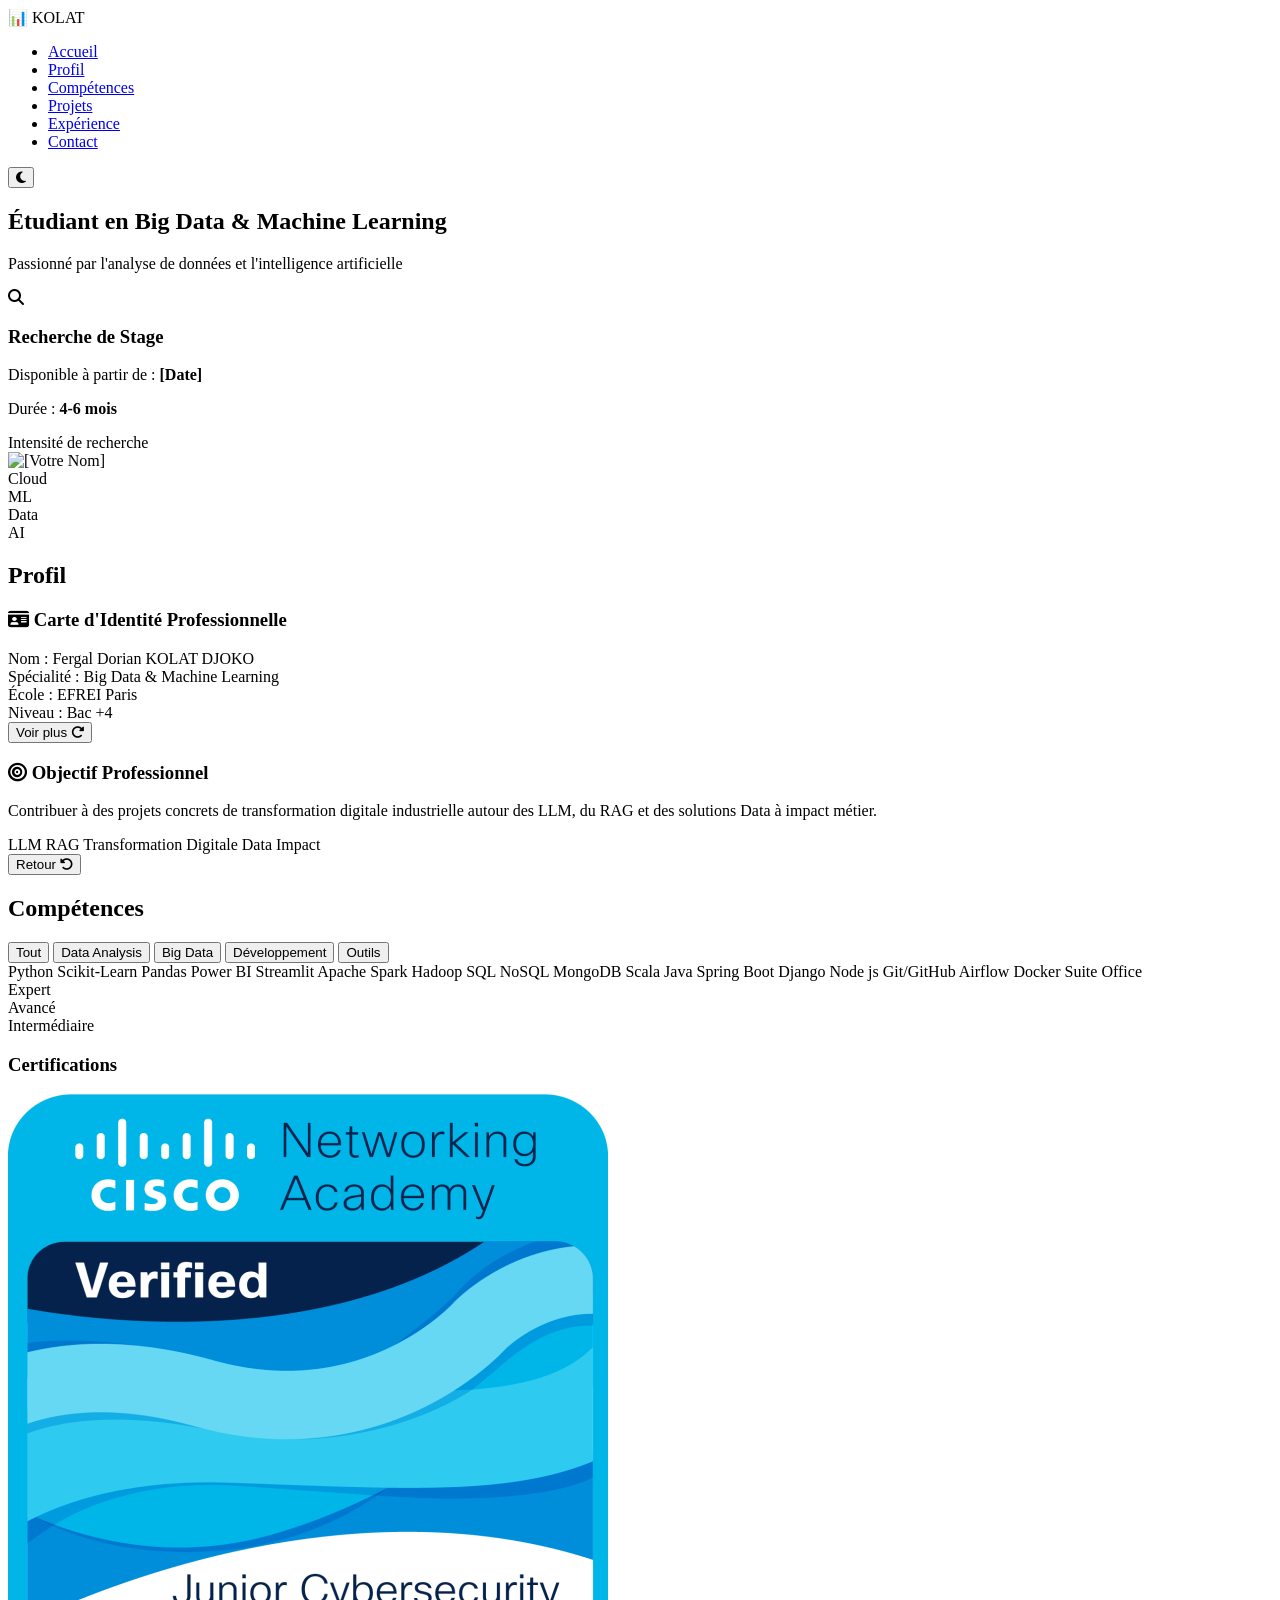
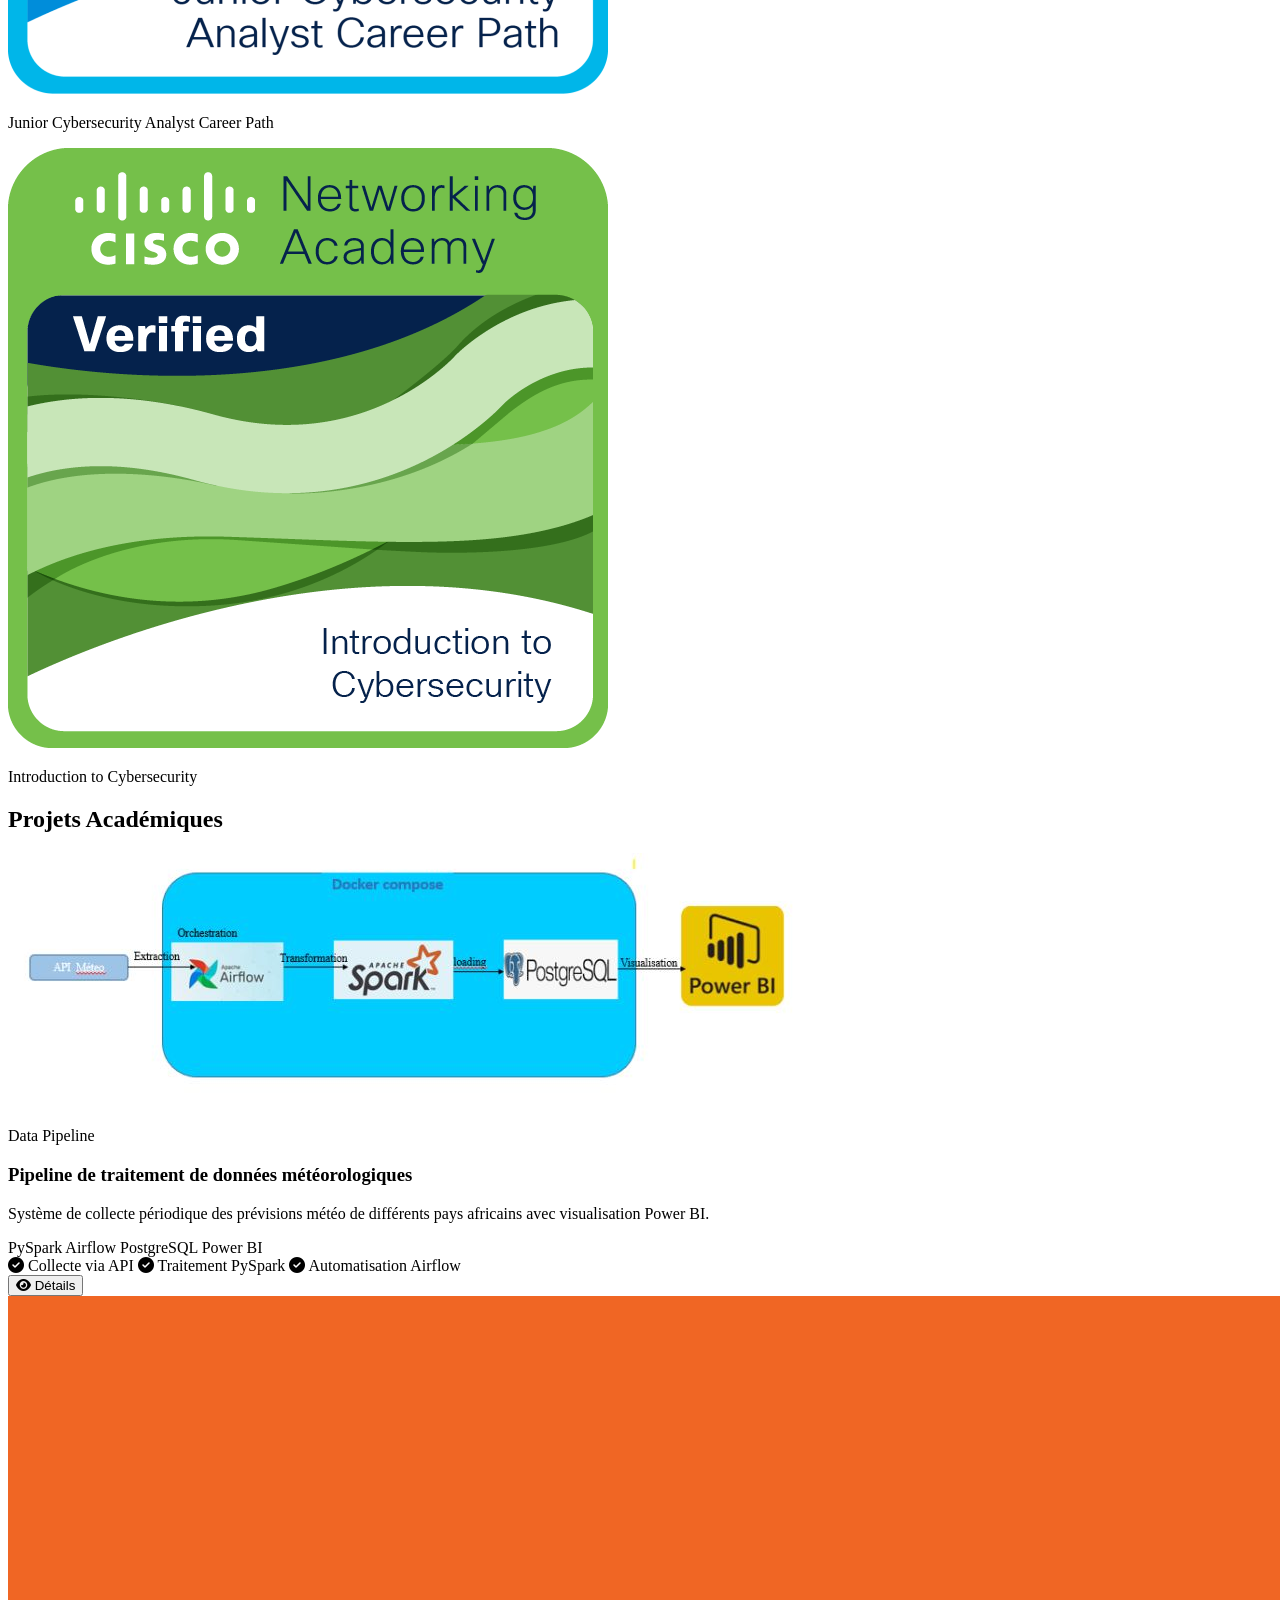
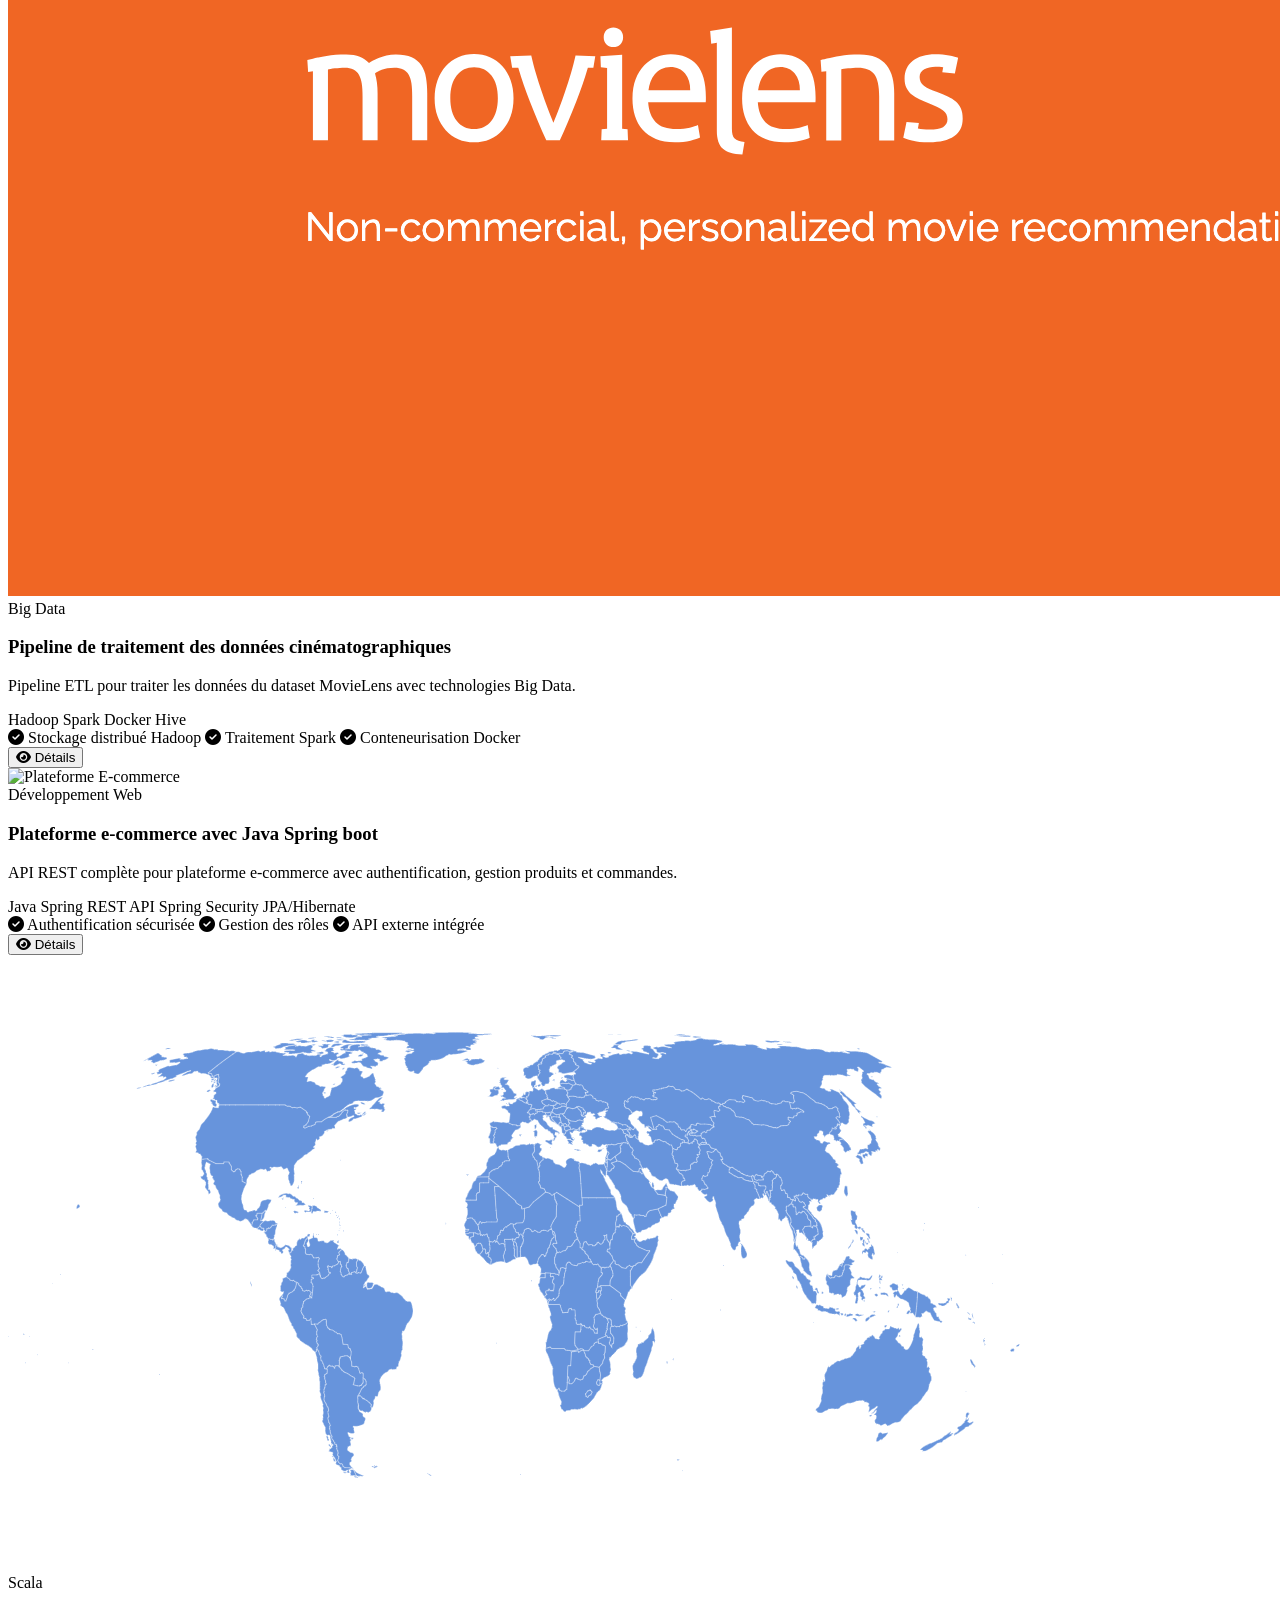
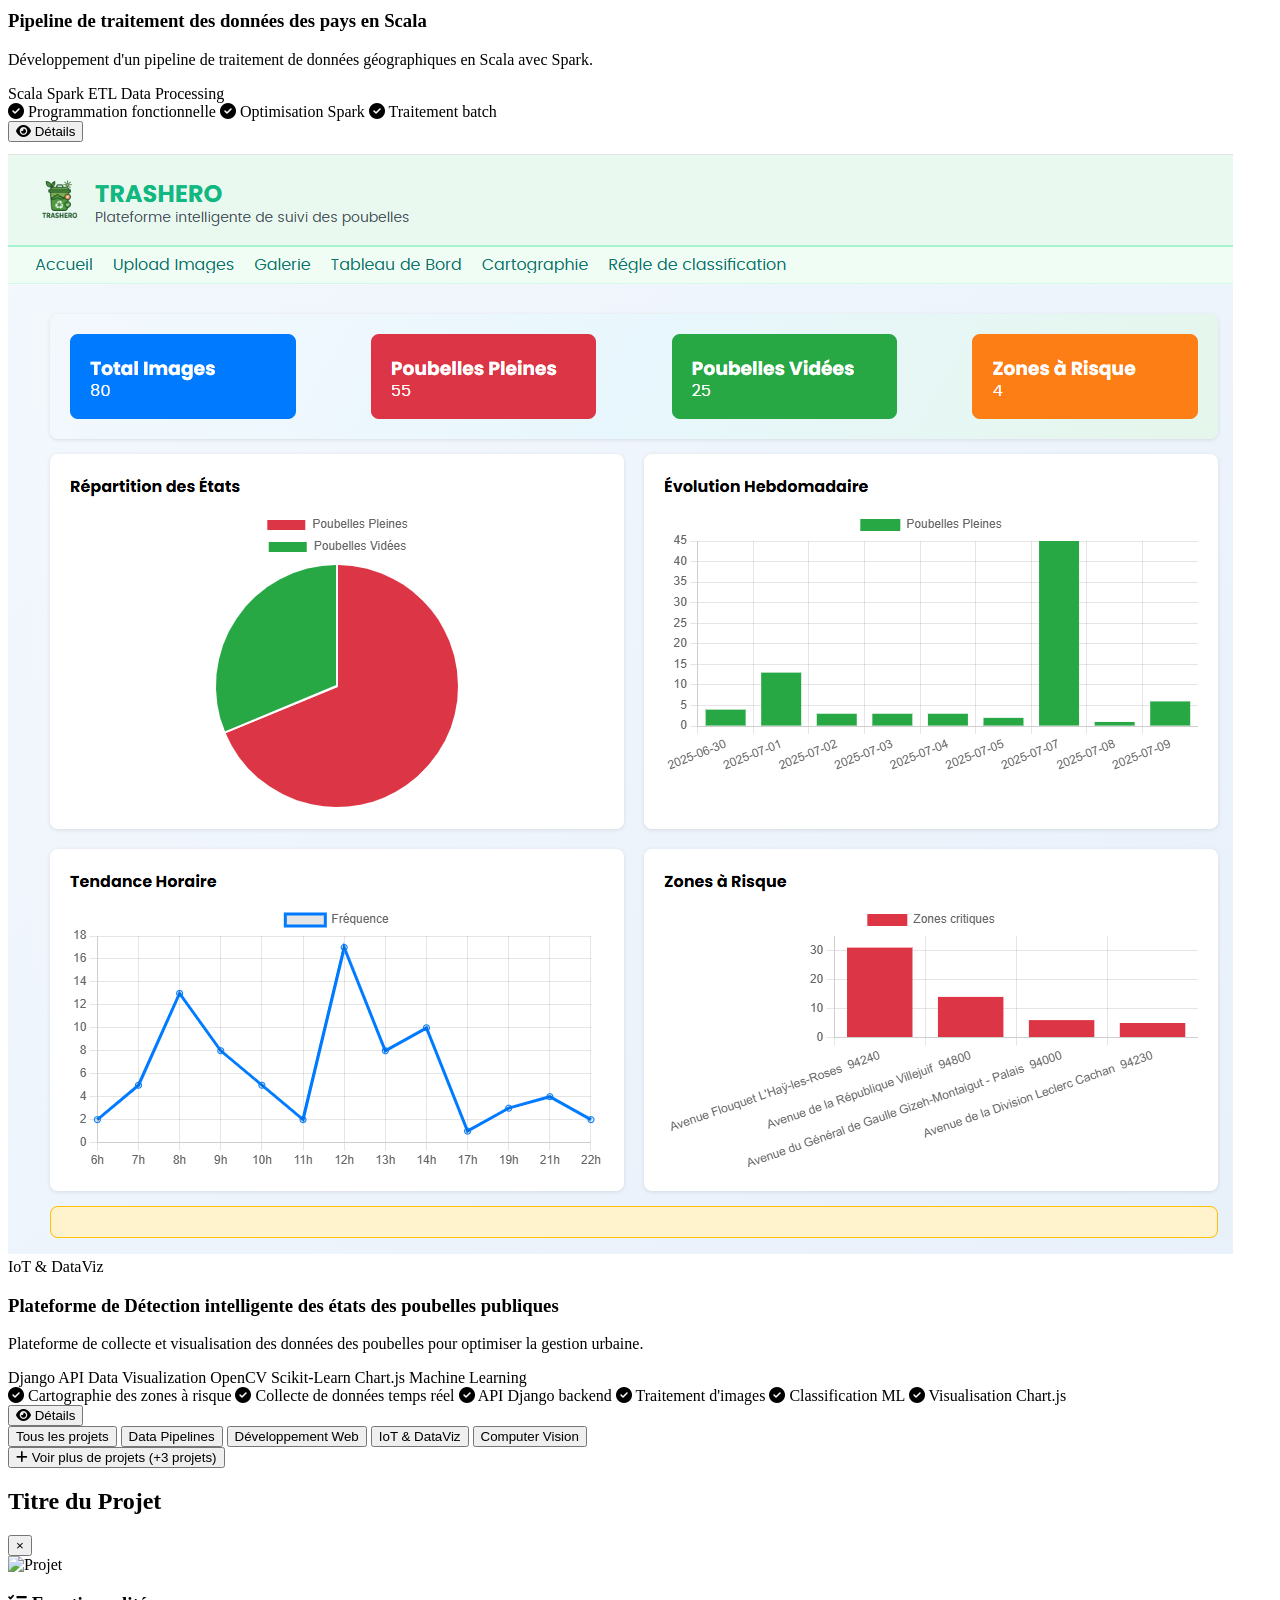
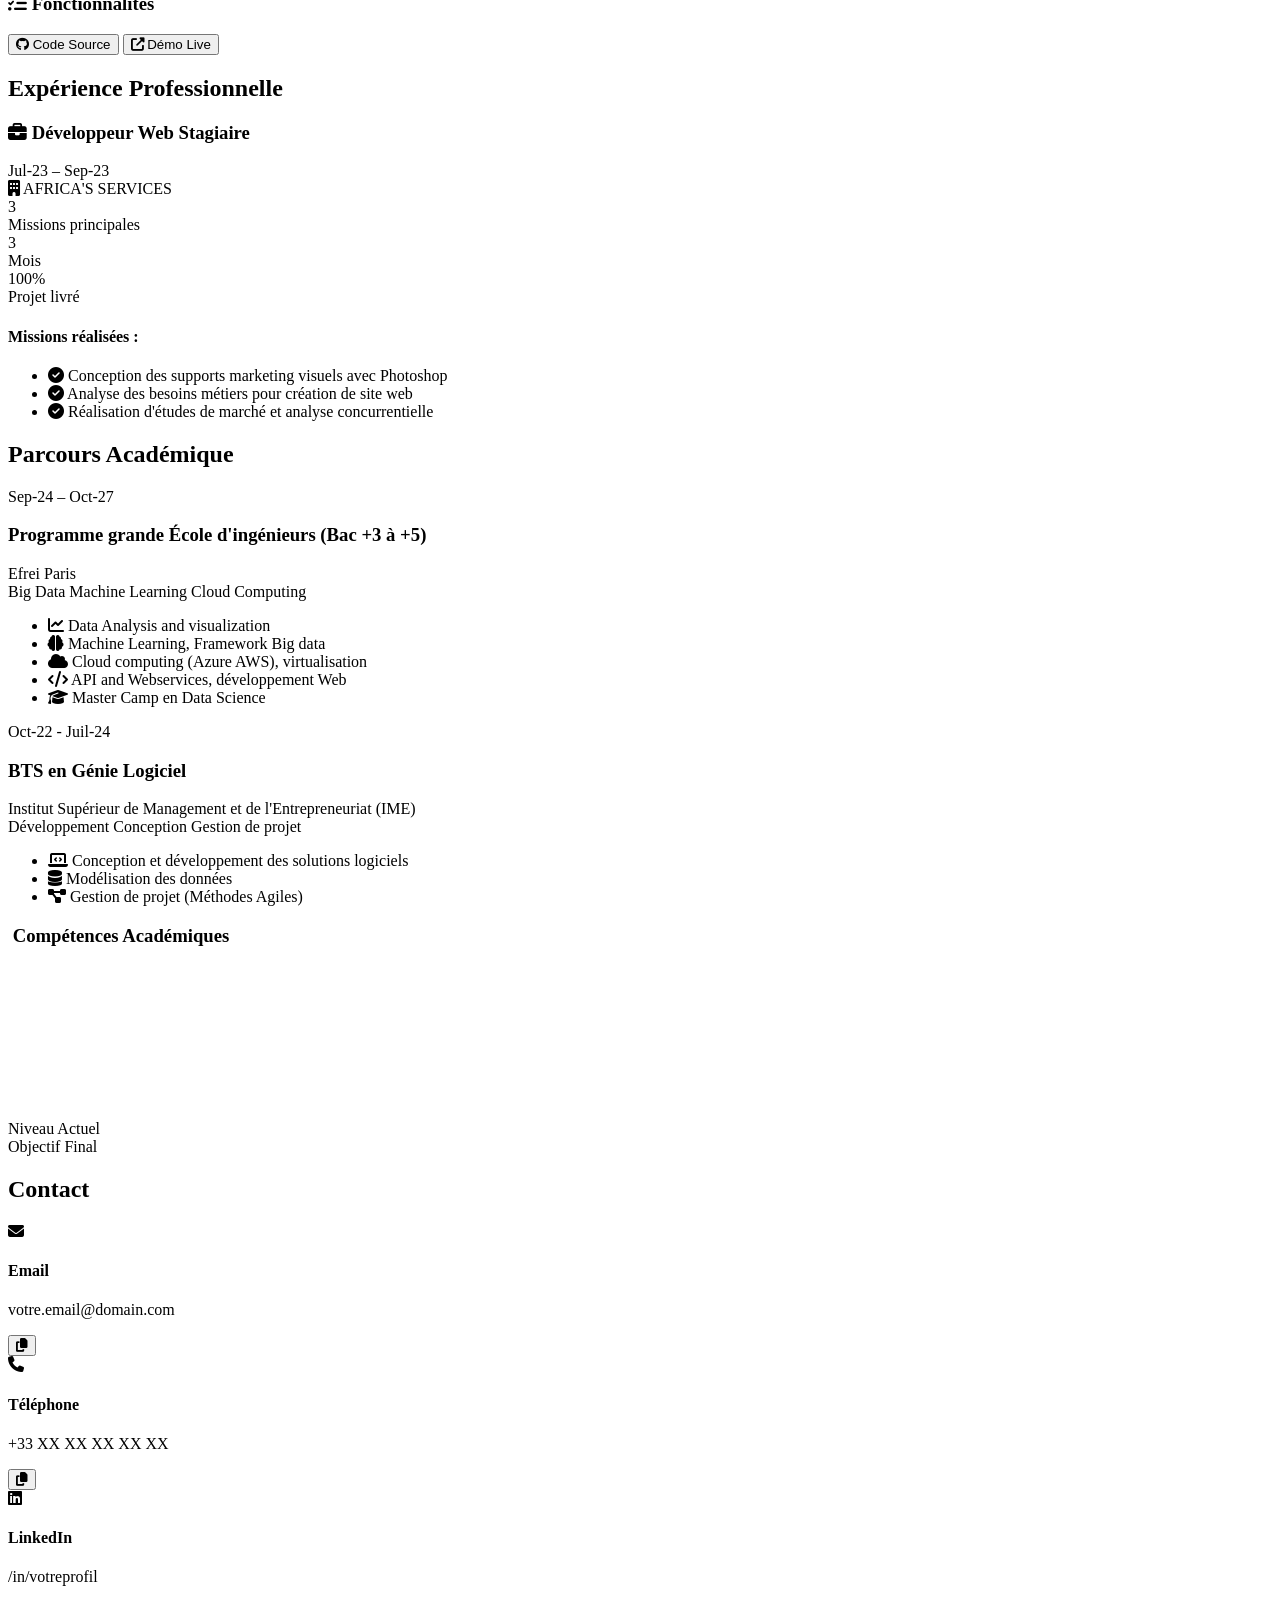
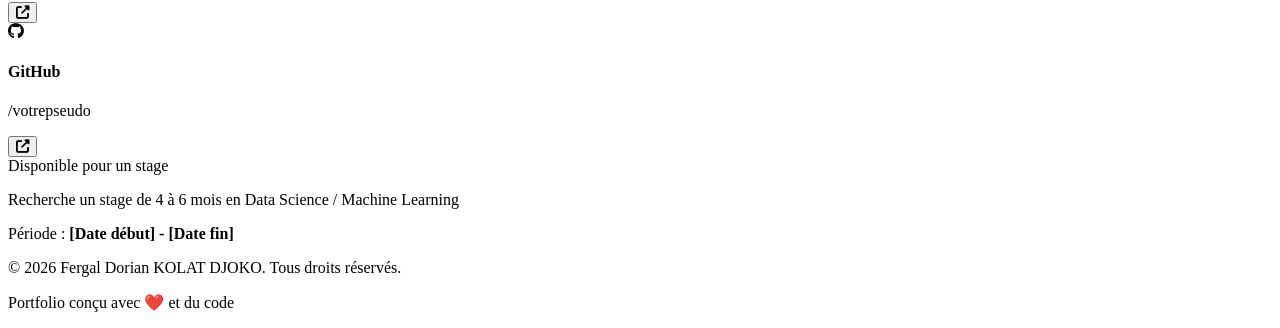
==== index.html @ 91969b23 "v1" ====
<!DOCTYPE html>
<html lang="fr">
<head>
    <meta charset="UTF-8">
    <meta name="viewport" content="width=device-width, initial-scale=1.0">
    <title>Portfolio | Étudiant Big Data & ML</title>
    <link rel="stylesheet" href="style2.css">
    <link rel="stylesheet" href="https://cdnjs.cloudflare.com/ajax/libs/font-awesome/6.4.0/css/all.min.css">
    <script src="https://cdn.jsdelivr.net/npm/chart.js"></script>
</head>
<body>
    <!-- Navigation -->
    <nav class="navbar">
        <div class="nav-container">
            <div class="nav-brand">
                <span class="data-icon">📊</span>
                <span class="name">KOLAT</span>
            </div>
            <ul class="nav-menu">
                <li><a href="#accueil" class="nav-link">Accueil</a></li>
                <li><a href="#profil" class="nav-link">Profil</a></li>
                <li><a href="#competences" class="nav-link">Compétences</a></li>
                <li><a href="#projets" class="nav-link">Projets</a></li>
                <li><a href="#experience" class="nav-link">Expérience</a></li>
                <li><a href="#contact" class="nav-link">Contact</a></li>
            </ul>
            <button class="theme-toggle" id="themeToggle">
                <i class="fas fa-moon"></i>
            </button>
        </div>
    </nav>

    <!-- Section Accueil -->
    <section id="accueil" class="section hero">
        <div class="container">
            <div class="hero-content">
                <div class="hero-text">
                    <h1 class="hero-title">
                        <span class="title-line">Étudiant en</span>
                        <span class="title-highlight">Big Data & Machine Learning</span>
                    </h1>
                    <p class="hero-subtitle">Passionné par l'analyse de données et l'intelligence artificielle</p>
                    
                    <!-- Widget innovant 1: Badge interactif de recherche de stage -->
                    <div class="widget stage-badge">
                        <div class="badge-header">
                            <i class="fas fa-search"></i>
                            <h3>Recherche de Stage</h3>
                        </div>
                        <div class="badge-content">
                            <p>Disponible à partir de : <strong>[Date]</strong></p>
                            <p>Durée : <strong>4-6 mois</strong></p>
                            <div class="badge-progress">
                                <div class="progress-label">Intensité de recherche</div>
                                <div class="progress-bar">
                                    <div class="progress-fill" style="width: 100%"></div>
                                </div>
                            </div>
                        </div>
                    </div>
                </div>
                
                <!-- Bloc pour votre photo -->
                <div class="hero-image">
                    <div class="image-container">
                        <img src="Screenshot 2025-10-21 195802.png" alt="[Votre Nom]">
                        <!-- Widget innovant 2: Halo de compétences -->
                        <div class="skills-halo">
                            <div class="halo-item" data-skill="Python"><span>Cloud</span></div>
                            <div class="halo-item" data-skill="ML"><span>ML</span></div>
                            <div class="halo-item" data-skill="Data"><span>Data</span></div>
                            <div class="halo-item" data-skill="AI"><span>AI</span></div>
                        </div>
                    </div>
                </div>
            </div>
        </div>
    </section>

    <!-- Section Profil -->
    <section id="profil" class="section profile">
        <div class="container">
            <h2 class="section-title">Profil</h2>
            
            <!-- Widget innovant 3: Carte d'identité interactive -->
            <div class="widget interactive-card">
                <div class="card-front">
                    <div class="card-header">
                        <h3><i class="fas fa-id-card"></i> Carte d'Identité Professionnelle</h3>
                    </div>
                    <div class="card-body">
                        <div class="card-field">
                            <span class="field-label">Nom :</span>
                            <span class="field-value">Fergal Dorian KOLAT DJOKO</span>
                        </div>
                        <div class="card-field">
                            <span class="field-label">Spécialité :</span>
                            <span class="field-value">Big Data & Machine Learning</span>
                        </div>
                        <div class="card-field">
                            <span class="field-label">École :</span>
                            <span class="field-value">EFREI Paris</span>
                        </div>
                        <div class="card-field">
                            <span class="field-label">Niveau :</span>
                            <span class="field-value">Bac +4</span>
                        </div>
                    </div>
                    <div class="card-footer">
                        <button class="card-flip-btn">Voir plus <i class="fas fa-rotate-right"></i></button>
                    </div>
                </div>
                <div class="card-back">
                    <div class="card-header">
                        <h3><i class="fas fa-bullseye"></i> Objectif Professionnel</h3>
                    </div>
                    <div class="card-body">
                        <p>Contribuer à des projets concrets de transformation digitale industrielle autour des LLM, du RAG et des solutions Data à impact métier.</p>
                        <div class="card-tags">
                            <span class="tag">LLM</span>
                            <span class="tag">RAG</span>
                            <span class="tag">Transformation Digitale</span>
                            <span class="tag">Data Impact</span>
                        </div>
                    </div>
                    <div class="card-footer">
                        <button class="card-flip-btn">Retour <i class="fas fa-rotate-left"></i></button>
                    </div>
                </div>
            </div>
        </div>
    </section>

    <!-- Section Compétences -->
    <section id="competences" class="section skills">
        <div class="container">
            <h2 class="section-title">Compétences</h2>
            
            <!-- Widget innovant 4: Nuage de compétences interactif -->
            <div class="widget skills-cloud">
                <div class="cloud-controls">
                    <button class="cloud-filter active" data-filter="all">Tout</button>
                    <button class="cloud-filter" data-filter="data">Data Analysis</button>
                    <button class="cloud-filter" data-filter="bigdata">Big Data</button>
                    <button class="cloud-filter" data-filter="dev">Développement</button>
                    <button class="cloud-filter" data-filter="tools">Outils</button>
                </div>
                <div class="cloud-container">
                    <span class="cloud-item" data-category="data" data-level="advanced">Python</span>
                    <span class="cloud-item" data-category="data" data-level="intermediate">Scikit-Learn</span>
                    <span class="cloud-item" data-category="data" data-level="advanced">Pandas</span>
                    <span class="cloud-item" data-category="data" data-level="intermediate">Power BI</span>
                    <span class="cloud-item" data-category="data" data-level="intermediate">Streamlit</span>
                    <span class="cloud-item" data-category="bigdata" data-level="advanced">Apache Spark</span>
                    <span class="cloud-item" data-category="bigdata" data-level="intermediate">Hadoop</span>
                    <span class="cloud-item" data-category="bigdata" data-level="advanced">SQL</span>
                    <span class="cloud-item" data-category="bigdata" data-level="intermediate">NoSQL</span>
                    <span class="cloud-item" data-category="bigdata" data-level="intermediate">MongoDB</span>
                    <span class="cloud-item" data-category="bigdata" data-level="intermediate">Scala</span>
                    <span class="cloud-item" data-category="dev" data-level="intermediate">Java Spring Boot</span>
                    <span class="cloud-item" data-category="dev" data-level="intermediate">Django</span>
                    <span class="cloud-item" data-category="dev" data-level="intermediate">Node js</span>
                    <span class="cloud-item" data-category="tools" data-level="advanced">Git/GitHub</span>
                    <span class="cloud-item" data-category="tools" data-level="expert">Airflow</span>
                    <span class="cloud-item" data-category="tools" data-level="intermediate">Docker</span>
                    <span class="cloud-item" data-category="tools" data-level="advanced">Suite Office</span>

                </div>
                <div class="cloud-legend">
                    <div class="legend-item">
                        <span class="legend-color expert"></span>
                        <span>Expert</span>
                    </div>
                    <div class="legend-item">
                        <span class="legend-color advanced"></span>
                        <span>Avancé</span>
                    </div>
                    <div class="legend-item">
                        <span class="legend-color intermediate"></span>
                        <span>Intermédiaire</span>
                    </div>
                </div>
            </div>
            
            <!-- Blocs pour images de certifications -->
            <div class="certifications-grid">
                <h3 class="subsection-title">Certifications</h3>
                <div class="certifications-container">
                    <div class="certification-item">
                        <div class="certification-image">
                            <!-- Insérez vos images de certifications ici -->
                            <img src="assets/certifs/certif1.png" alt="Certification 1">
                        </div>
                        <div class="certification-overlay">
                            <p>Junior Cybersecurity Analyst Career Path</p>
                        </div>
                    </div>
                    <div class="certification-item">
                        <div class="certification-image">
                            <img src="assets/certifs/certif2.png" alt="Certification 2">
                        </div>
                        <div class="certification-overlay">
                            <p>Introduction to Cybersecurity</p>
                        </div>
                    </div>
                    <!-- Ajoutez d'autres certifications -->
                </div>
            </div>
        </div>
    </section>    
    <!-- Section Projets -->
    <section id="projets" class="section projects">
        <div class="container">
            <h2 class="section-title">Projets Académiques</h2>
            
            <!-- Widget innovant : Grille de projets avec bouton "Voir Plus" -->
            <div class="widget projects-grid-widget">
                <div class="projects-grid" id="projectsGrid">
                    <!-- Projets visibles par défaut -->
                    <div class="project-card" data-category="data-pipeline">
                        <div class="project-image">
                            <img src="assets/projects/meteoriologique.jpg" alt="Pipeline Météorologique">
                            <div class="project-overlay">
                                <span class="project-category">Data Pipeline</span>
                            </div>
                        </div>
                        <div class="project-content">
                            <h3>Pipeline de traitement de données météorologiques</h3>
                            <p class="project-description">
                                Système de collecte périodique des prévisions météo de différents pays africains avec visualisation Power BI.
                            </p>
                            <div class="project-tech">
                                <span class="tech-tag">PySpark</span>
                                <span class="tech-tag">Airflow</span>
                                <span class="tech-tag">PostgreSQL</span>
                                <span class="tech-tag">Power BI</span>
                            </div>
                            <div class="project-features">
                                <span><i class="fas fa-check-circle"></i> Collecte via API</span>
                                <span><i class="fas fa-check-circle"></i> Traitement PySpark</span>
                                <span><i class="fas fa-check-circle"></i> Automatisation Airflow</span>
                            </div>
                            <button class="project-details-btn" data-project="meteo">
                                <i class="fas fa-eye"></i> Détails
                            </button>
                        </div>
                    </div>
                    
                    <div class="project-card" data-category="data-pipeline">
                        <div class="project-image">
                            <img src="assets/projects/movielens.png" alt="Pipeline Cinématographique">
                            <div class="project-overlay">
                                <span class="project-category">Big Data</span>
                            </div>
                        </div>
                        <div class="project-content">
                            <h3>Pipeline de traitement des données cinématographiques</h3>
                            <p class="project-description">
                                Pipeline ETL pour traiter les données du dataset MovieLens avec technologies Big Data.
                            </p>
                            <div class="project-tech">
                                <span class="tech-tag">Hadoop</span>
                                <span class="tech-tag">Spark</span>
                                <span class="tech-tag">Docker</span>
                                <span class="tech-tag">Hive</span>
                            </div>
                            <div class="project-features">
                                <span><i class="fas fa-check-circle"></i> Stockage distribué Hadoop</span>
                                <span><i class="fas fa-check-circle"></i> Traitement Spark</span>
                                <span><i class="fas fa-check-circle"></i> Conteneurisation Docker</span>
                            </div>
                            <button class="project-details-btn" data-project="cinema">
                                <i class="fas fa-eye"></i> Détails
                            </button>
                        </div>
                    </div>
                    
                    <div class="project-card" data-category="web-dev">
                        <div class="project-image">
                            <img src="projet-ecommerce.jpg" alt="Plateforme E-commerce">
                            <div class="project-overlay">
                                <span class="project-category">Développement Web</span>
                            </div>
                        </div>
                        <div class="project-content">
                            <h3>Plateforme e-commerce avec Java Spring boot</h3>
                            <p class="project-description">
                                API REST complète pour plateforme e-commerce avec authentification, gestion produits et commandes.
                            </p>
                            <div class="project-tech">
                                <span class="tech-tag">Java Spring</span>
                                <span class="tech-tag">REST API</span>
                                <span class="tech-tag">Spring Security</span>
                                <span class="tech-tag">JPA/Hibernate</span>
                            </div>
                            <div class="project-features">
                                <span><i class="fas fa-check-circle"></i> Authentification sécurisée</span>
                                <span><i class="fas fa-check-circle"></i> Gestion des rôles</span>
                                <span><i class="fas fa-check-circle"></i> API externe intégrée</span>
                            </div>
                            <button class="project-details-btn" data-project="ecommerce">
                                <i class="fas fa-eye"></i> Détails
                            </button>
                        </div>
                    </div>
                    
                    <!-- Projets cachés initialement -->
                    <div class="project-card hidden" data-category="data-pipeline">
                        <div class="project-image">
                            <img src="assets/projects/map.png" alt="Pipeline Scala">
                            <div class="project-overlay">
                                <span class="project-category">Scala</span>
                            </div>
                        </div>
                        <div class="project-content">
                            <h3>Pipeline de traitement des données des pays en Scala</h3>
                            <p class="project-description">
                                Développement d'un pipeline de traitement de données géographiques en Scala avec Spark.
                            </p>
                            <div class="project-tech">
                                <span class="tech-tag">Scala</span>
                                <span class="tech-tag">Spark</span>
                                <span class="tech-tag">ETL</span>
                                <span class="tech-tag">Data Processing</span>
                            </div>
                            <div class="project-features">
                                <span><i class="fas fa-check-circle"></i> Programmation fonctionnelle</span>
                                <span><i class="fas fa-check-circle"></i> Optimisation Spark</span>
                                <span><i class="fas fa-check-circle"></i> Traitement batch</span>
                            </div>
                            <button class="project-details-btn" data-project="scala">
                                <i class="fas fa-eye"></i> Détails
                            </button>
                        </div>
                    </div>
                    
                    <div class="project-card hidden" data-category="iot">
                        <div class="project-image">
                            <img src="assets/projects/trashero.png" alt="Détection Poubelles">
                            <div class="project-overlay">
                                <span class="project-category">IoT & DataViz</span>
                            </div>
                        </div>
                        <div class="project-content">
                            <h3>Plateforme de Détection intelligente des états des poubelles publiques</h3>
                            <p class="project-description">
                                Plateforme de collecte et visualisation des données des poubelles pour optimiser la gestion urbaine.
                            </p>
                            <div class="project-tech">
                                <span class="tech-tag">Django</span>
                                <span class="tech-tag">API</span>
                                <span class="tech-tag">Data Visualization</span>
                                <span class="tech-tag">OpenCV</span>
                                <span class="tech-tag">Scikit-Learn</span>
                                <span class="tech-tag">Chart.js</span>
                                <span class="tech-tag">Machine Learning</span>
                            </div>
                            <div class="project-features">
                                <span><i class="fas fa-check-circle"></i> Cartographie des zones à risque</span>
                                <span><i class="fas fa-check-circle"></i> Collecte de données temps réel</span>
                                <span><i class="fas fa-check-circle"></i> API Django backend</span>
                                <span><i class="fas fa-check-circle"></i> Traitement d'images</span>
                                <span><i class="fas fa-check-circle"></i> Classification ML</span>
                                <span><i class="fas fa-check-circle"></i> Visualisation Chart.js</span>
                            </div>
                            <button class="project-details-btn" data-project="poubelles">
                                <i class="fas fa-eye"></i> Détails
                            </button>
                        </div>
                    </div>
                    
                </div>
                
                <!-- Contrôles de la grille de projets -->
                <div class="projects-controls">
                    <div class="projects-filter">
                        <button class="filter-btn active" data-filter="all">Tous les projets</button>
                        <button class="filter-btn" data-filter="data-pipeline">Data Pipelines</button>
                        <button class="filter-btn" data-filter="web-dev">Développement Web</button>
                        <button class="filter-btn" data-filter="iot">IoT & DataViz</button>
                        <button class="filter-btn" data-filter="computer-vision">Computer Vision</button>
                    </div>
                    
                    <!-- Bouton Voir Plus -->
                    <div class="projects-more">
                        <button class="more-projects-btn" id="moreProjectsBtn">
                            <i class="fas fa-plus"></i> Voir plus de projets
                            <span class="projects-count">(+3 projets)</span>
                        </button>
                    </div>
                </div>
                
                <!-- Modal pour détails du projet -->
                <div class="project-modal" id="projectModal">
                    <div class="modal-content">
                        <div class="modal-header">
                            <h2 id="modalProjectTitle">Titre du Projet</h2>
                            <button class="modal-close" id="modalClose">&times;</button>
                        </div>
                        <div class="modal-body">
                            <div class="modal-image">
                                <img id="modalProjectImage" src="" alt="Projet">
                            </div>
                            <div class="modal-details">
                                <div class="modal-description" id="modalProjectDescription"></div>
                                <div class="modal-tech" id="modalProjectTech"></div>
                                <div class="modal-features">
                                    <h3><i class="fas fa-tasks"></i> Fonctionnalités</h3>
                                    <ul id="modalProjectFeatures"></ul>
                                </div>
                                <div class="modal-links">
                                    <button class="modal-link-btn">
                                        <i class="fab fa-github"></i> Code Source
                                    </button>
                                    <button class="modal-link-btn">
                                        <i class="fas fa-external-link-alt"></i> Démo Live
                                    </button>
                                </div>
                            </div>
                        </div>
                    </div>
                </div>
            </div>
        </div>
    </section>

    <!-- Section Expérience -->
    <section id="experience" class="section experience">
        <div class="container">
            <h2 class="section-title">Expérience Professionnelle</h2>
            
            <!-- Widget innovant 6: Carte expérience avec métriques -->
            <div class="widget experience-card">
                <div class="experience-header">
                    <h3><i class="fas fa-briefcase"></i> Développeur Web Stagiaire</h3>
                    <div class="experience-period">Jul-23 – Sep-23</div>
                </div>
                <div class="experience-company">
                    <i class="fas fa-building"></i> AFRICA'S SERVICES
                </div>
                <div class="experience-metrics">
                    <div class="metric">
                        <div class="metric-value">3</div>
                        <div class="metric-label">Missions principales</div>
                    </div>
                    <div class="metric">
                        <div class="metric-value">3</div>
                        <div class="metric-label">Mois</div>
                    </div>
                    <div class="metric">
                        <div class="metric-value">100%</div>
                        <div class="metric-label">Projet livré</div>
                    </div>
                </div>
                <div class="experience-tasks">
                    <h4>Missions réalisées :</h4>
                    <ul>
                        <li><i class="fas fa-check-circle"></i> Conception des supports marketing visuels avec Photoshop</li>
                        <li><i class="fas fa-check-circle"></i> Analyse des besoins métiers pour création de site web</li>
                        <li><i class="fas fa-check-circle"></i> Réalisation d'études de marché et analyse concurrentielle</li>
                    </ul>
                </div>
            </div>
        </div>
    </section>

        <!-- Section Parcours Académique -->
    <section id="parcours" class="section academic">
        <div class="container">
            <h2 class="section-title">Parcours Académique</h2>
            
            <!-- Widget innovant : Timeline académique interactive -->
            <div class="widget academic-timeline">
                <div class="timeline-container">
                    <div class="timeline-item">
                        <div class="timeline-date">Sep-24 – Oct-27</div>
                        <div class="timeline-content">
                            <div class="academic-header">
                                <h3>Programme grande École d'ingénieurs (Bac +3 à +5)</h3>
                                <span class="academic-school">Efrei Paris</span>
                            </div>
                            <div class="academic-details">
                                <div class="academic-badges">
                                    <span class="academic-badge">Big Data</span>
                                    <span class="academic-badge">Machine Learning</span>
                                    <span class="academic-badge">Cloud Computing</span>
                                </div>
                                <ul class="academic-courses">
                                    <li><i class="fas fa-chart-line"></i> Data Analysis and visualization</li>
                                    <li><i class="fas fa-brain"></i> Machine Learning, Framework Big data</li>
                                    <li><i class="fas fa-cloud"></i> Cloud computing (Azure AWS), virtualisation</li>
                                    <li><i class="fas fa-code"></i> API and Webservices, développement Web</li>
                                    <li><i class="fas fa-graduation-cap"></i> Master Camp en Data Science</li>
                                </ul>
                            </div>
                        </div>
                    </div>
                    
                    <div class="timeline-item">
                        <div class="timeline-date">Oct-22 - Juil-24</div>
                        <div class="timeline-content">
                            <div class="academic-header">
                                <h3>BTS en Génie Logiciel</h3>
                                <span class="academic-school">Institut Supérieur de Management et de l'Entrepreneuriat (IME)</span>
                            </div>
                            <div class="academic-details">
                                <div class="academic-badges">
                                    <span class="academic-badge">Développement</span>
                                    <span class="academic-badge">Conception</span>
                                    <span class="academic-badge">Gestion de projet</span>
                                </div>
                                <ul class="academic-courses">
                                    <li><i class="fas fa-laptop-code"></i> Conception et développement des solutions logiciels</li>
                                    <li><i class="fas fa-database"></i> Modélisation des données</li>
                                    <li><i class="fas fa-project-diagram"></i> Gestion de projet (Méthodes Agiles)</li>
                                </ul>
                            </div>
                        </div>
                    </div>
                </div>
                
                <!-- Widget: Radar des compétences académiques -->
                <div class="academic-radar">
                    <h3><i class="fas fa-radar"></i> Compétences Académiques</h3>
                    <div class="radar-chart">
                        <canvas id="academicRadar"></canvas>
                    </div>
                    <div class="radar-legend">
                        <div class="legend-item"><span class="legend-color" style="background-color: #2563eb;"></span> Niveau Actuel</div>
                        <div class="legend-item"><span class="legend-color" style="background-color: #7c3aed;"></span> Objectif Final</div>
                    </div>
                </div>
            </div>
        </div>
    </section>

    <!-- Section Contact -->
    <section id="contact" class="section contact">
        <div class="container">
            <h2 class="section-title">Contact</h2>
            
            <!-- Widget innovant 7: Carte de contact interactive -->
            <div class="widget contact-card">
                <div class="contact-info">
                    <div class="contact-item">
                        <i class="fas fa-envelope"></i>
                        <div>
                            <h4>Email</h4>
                            <p>votre.email@domain.com</p>
                        </div>
                        <button class="copy-btn" data-text="votre.email@domain.com">
                            <i class="fas fa-copy"></i>
                        </button>
                    </div>
                    <div class="contact-item">
                        <i class="fas fa-phone"></i>
                        <div>
                            <h4>Téléphone</h4>
                            <p>+33 XX XX XX XX XX</p>
                        </div>
                        <button class="copy-btn" data-text="+33XXXXXXXXX">
                            <i class="fas fa-copy"></i>
                        </button>
                    </div>
                    <div class="contact-item">
                        <i class="fab fa-linkedin"></i>
                        <div>
                            <h4>LinkedIn</h4>
                            <p>/in/votreprofil</p>
                        </div>
                        <button class="link-btn">
                            <i class="fas fa-external-link-alt"></i>
                        </button>
                    </div>
                    <div class="contact-item">
                        <i class="fab fa-github"></i>
                        <div>
                            <h4>GitHub</h4>
                            <p>/votrepseudo</p>
                        </div>
                        <button class="link-btn">
                            <i class="fas fa-external-link-alt"></i>
                        </button>
                    </div>
                </div>
                
                <!-- Widget innovant 8: Barre d'état de disponibilité -->
                <div class="availability-widget">
                    <div class="availability-status">
                        <div class="status-indicator available"></div>
                        <span>Disponible pour un stage</span>
                    </div>
                    <div class="availability-details">
                        <p>Recherche un stage de 4 à 6 mois en Data Science / Machine Learning</p>
                        <p>Période : <strong>[Date début] - [Date fin]</strong></p>
                    </div>
                </div>
            </div>
        </div>
    </section>

    <!-- Footer -->
    <footer class="footer">
        <div class="container">
            <div class="footer-content">
                <p>© 2026 Fergal Dorian KOLAT DJOKO. Tous droits réservés.</p>
                <p>Portfolio conçu avec ❤️ et du code</p>
            </div>
        </div>
    </footer>

    <script src="script2.js"></script>
</body>
</html>
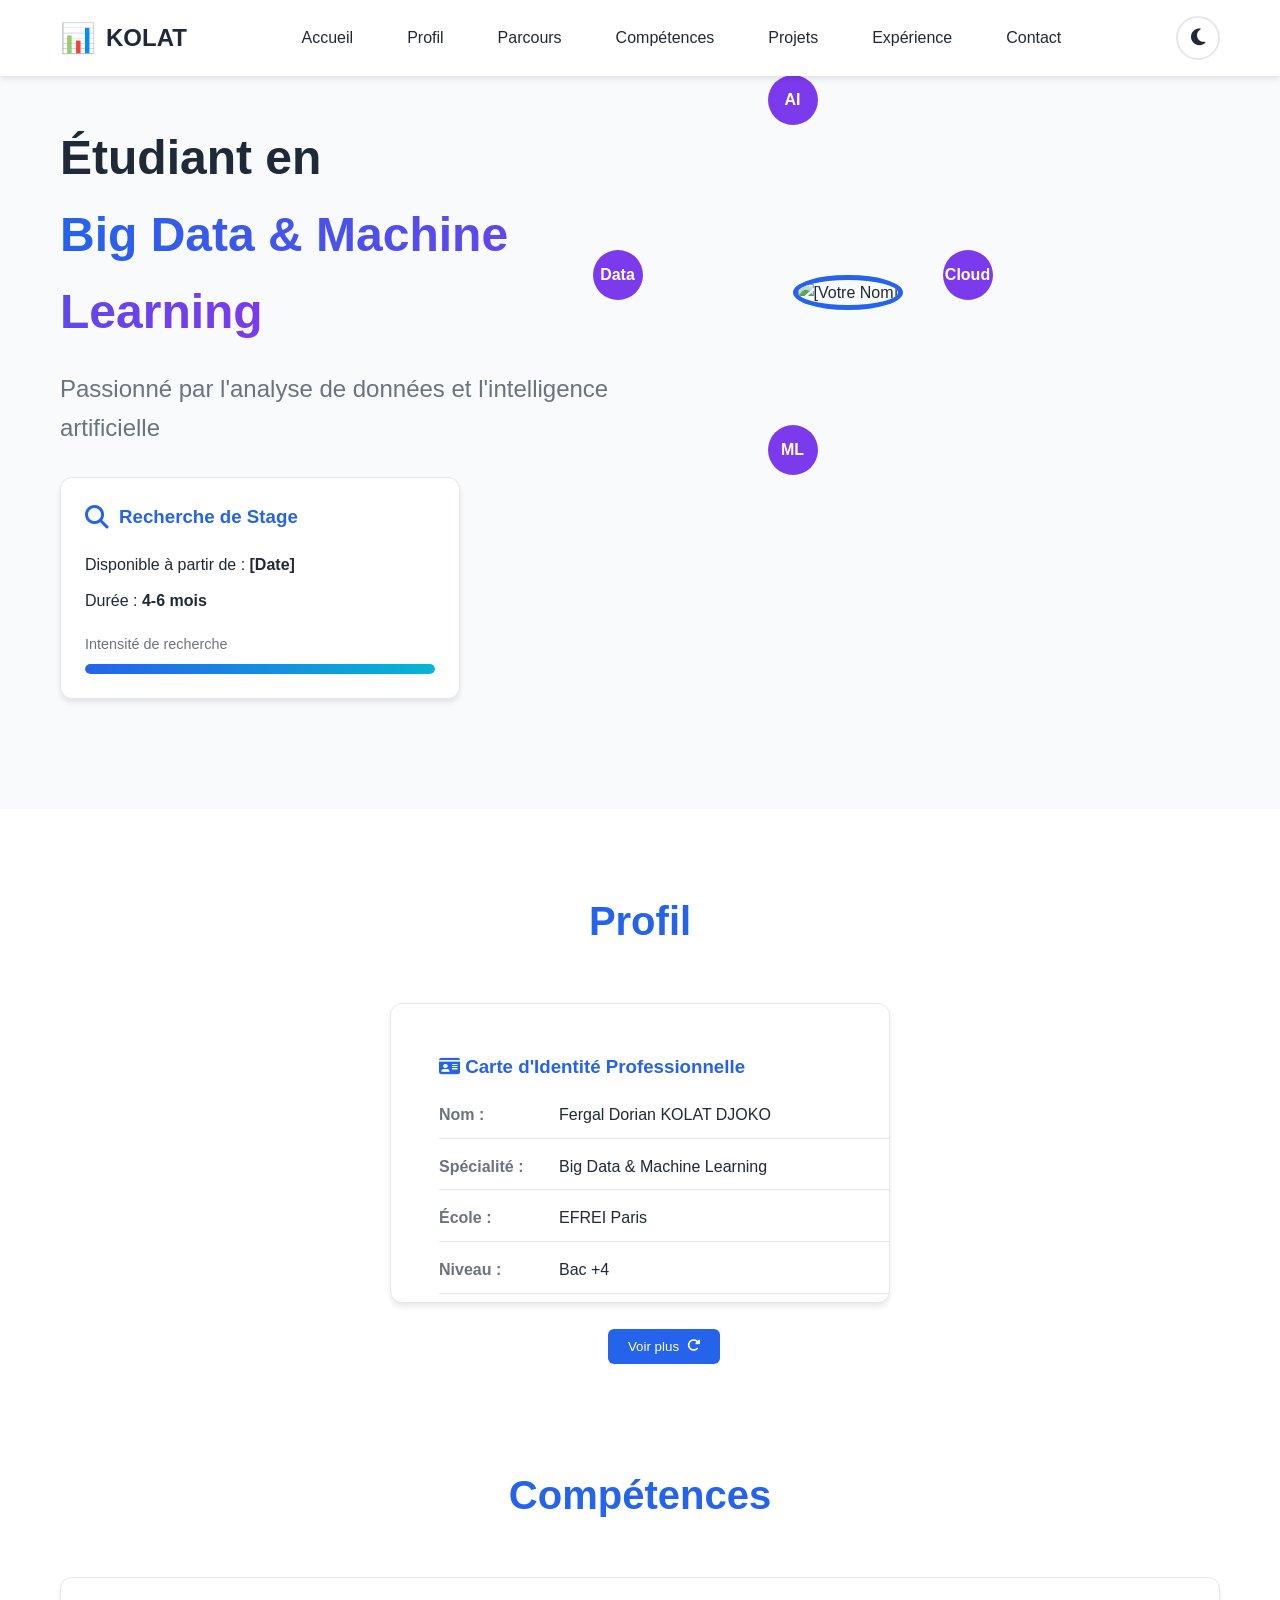
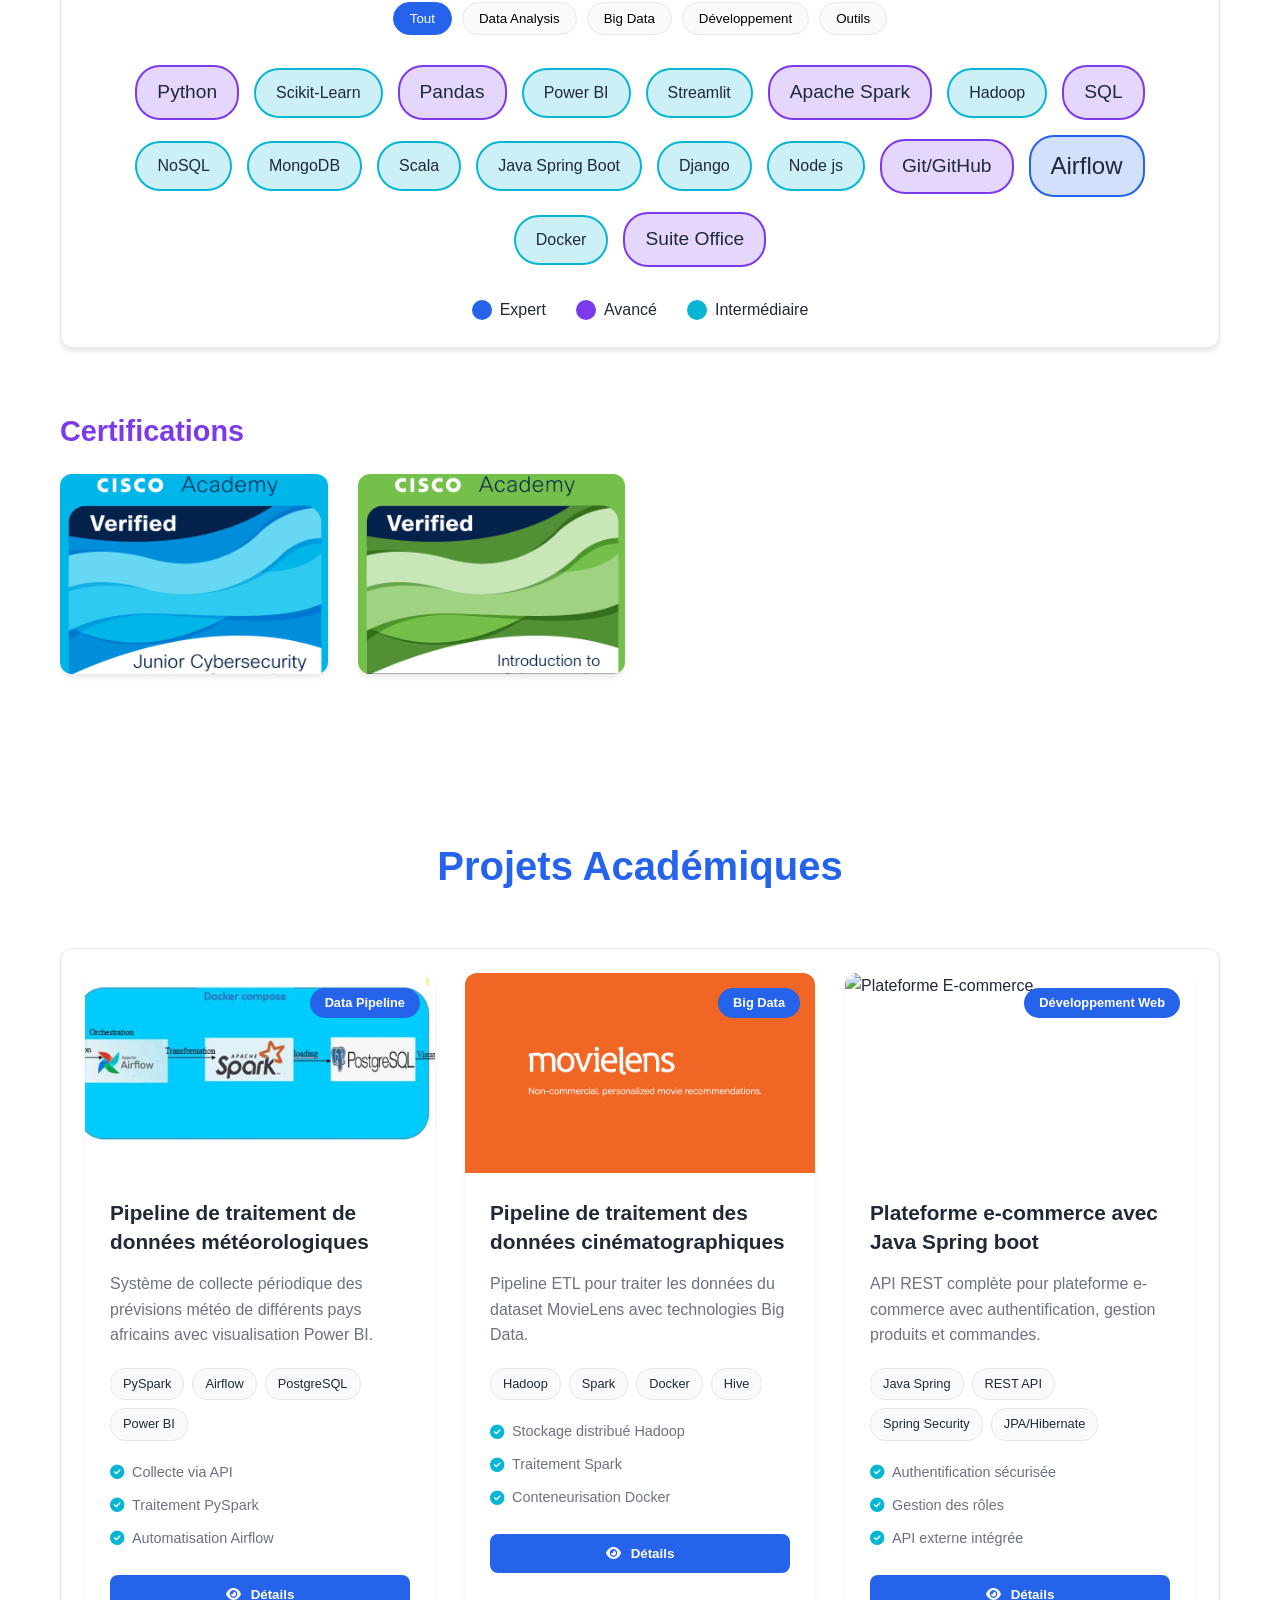
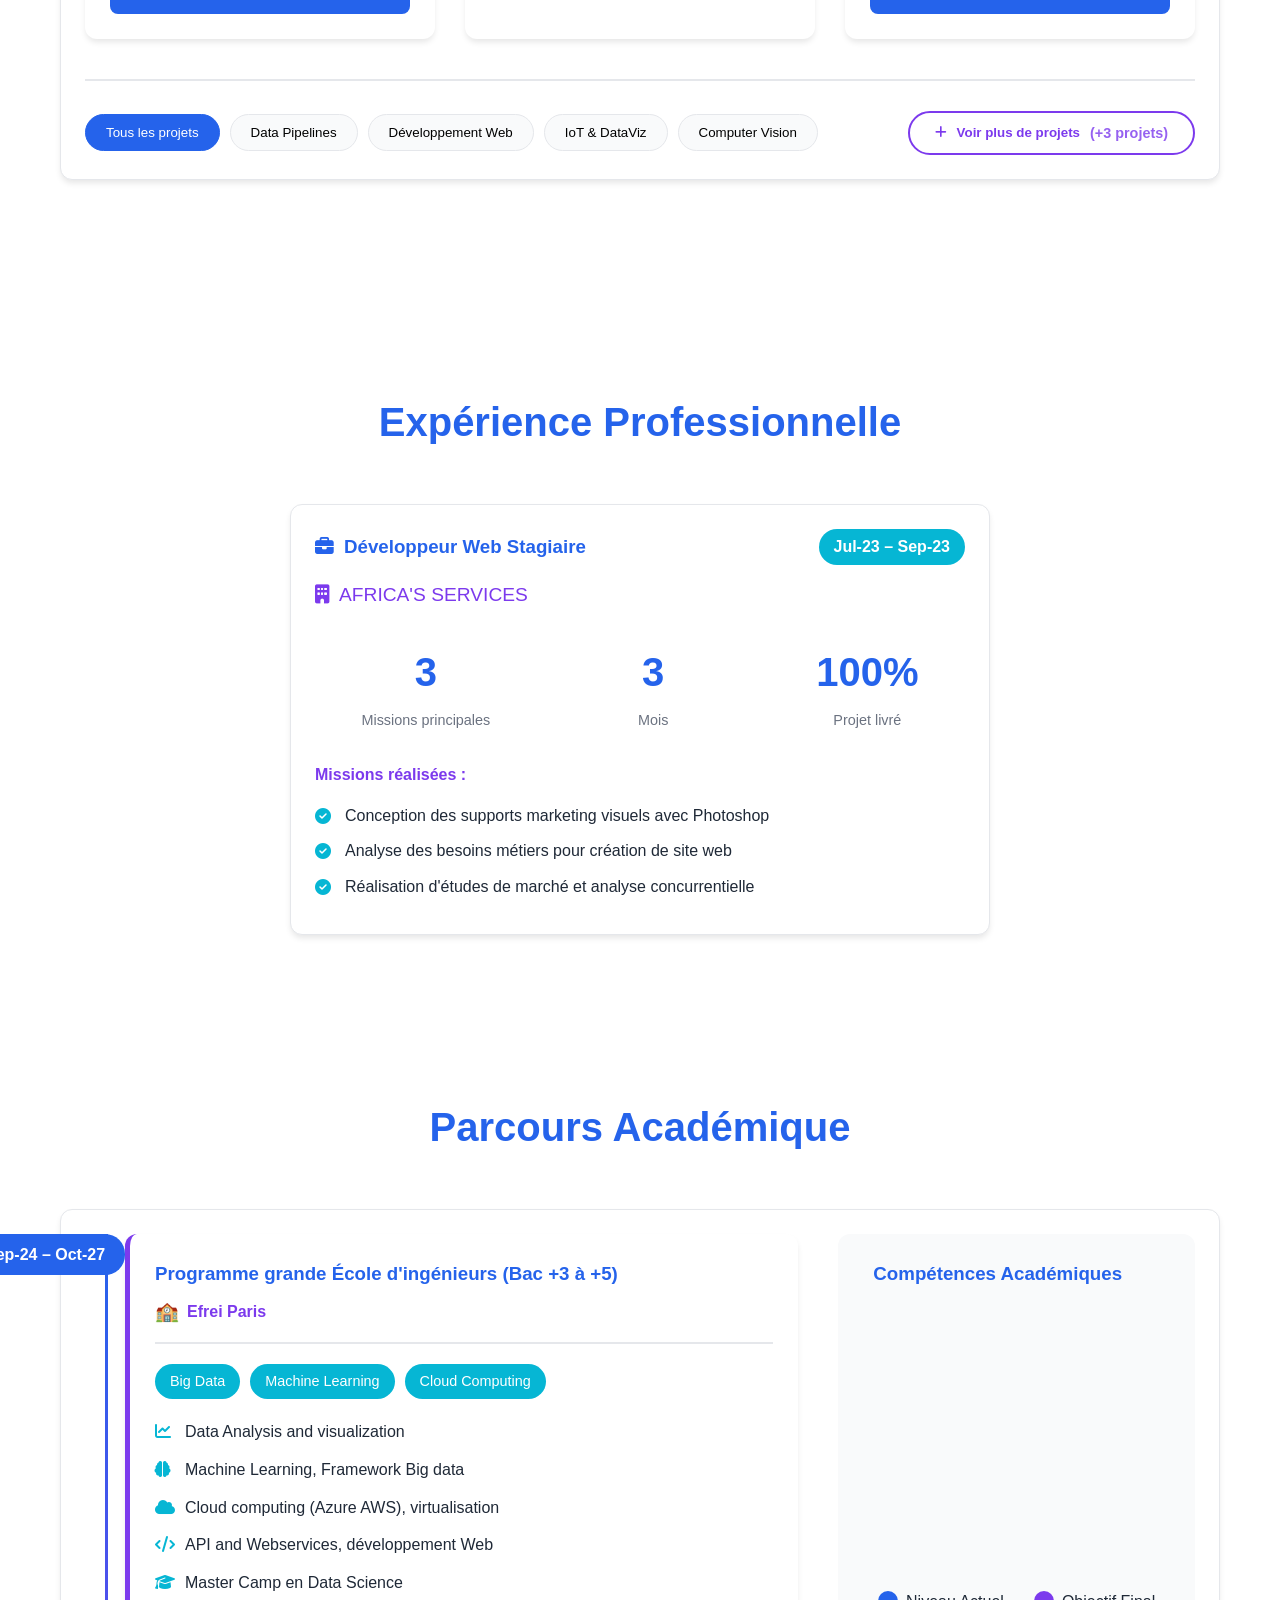
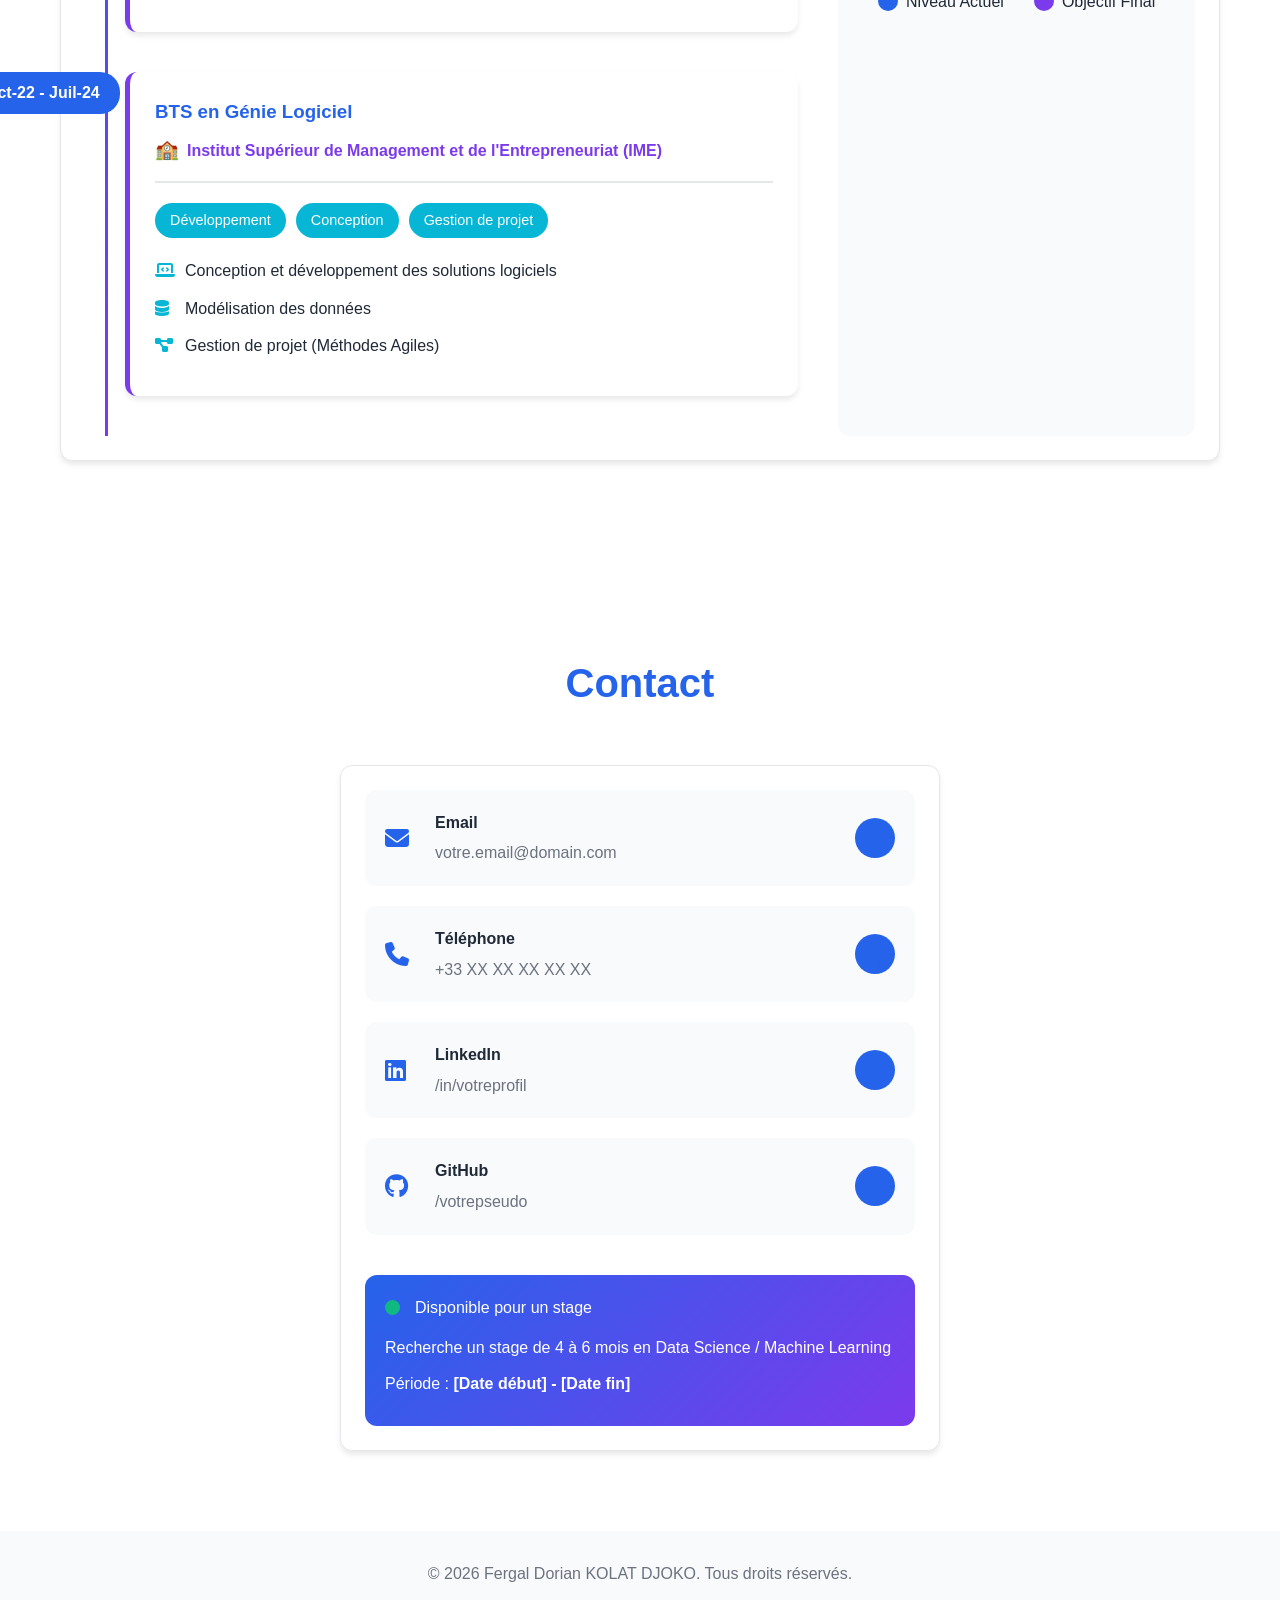
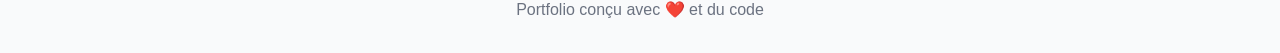
==== commit 741f9c7f: "v2" ====
--- a/index.html
+++ b/index.html
@@ -4,7 +4,7 @@
     <meta charset="UTF-8">
     <meta name="viewport" content="width=device-width, initial-scale=1.0">
     <title>Portfolio | Étudiant Big Data & ML</title>
-    <link rel="stylesheet" href="style2.css">
+    <link rel="stylesheet" href="style.css">
     <link rel="stylesheet" href="https://cdnjs.cloudflare.com/ajax/libs/font-awesome/6.4.0/css/all.min.css">
     <script src="https://cdn.jsdelivr.net/npm/chart.js"></script>
 </head>
@@ -609,6 +609,6 @@
         </div>
     </footer>
 
-    <script src="script2.js"></script>
+    <script src="script.js"></script>
 </body>
 </html>
--- a/style.css
+++ b/style.css
@@ -0,0 +1,1462 @@
+/* Variables CSS */
+:root {
+    --primary-color: #2563eb;
+    --secondary-color: #7c3aed;
+    --accent-color: #06b6d4;
+    --text-color: #1f2937;
+    --text-light: #6b7280;
+    --bg-color: #ffffff;
+    --bg-secondary: #f9fafb;
+    --card-bg: #ffffff;
+    --border-color: #e5e7eb;
+    --shadow: 0 4px 6px -1px rgba(0, 0, 0, 0.1);
+    --transition: all 0.3s ease;
+}
+
+[data-theme="dark"] {
+    --primary-color: #3b82f6;
+    --secondary-color: #8b5cf6;
+    --accent-color: #06b6d4;
+    --text-color: #f9fafb;
+    --text-light: #d1d5db;
+    --bg-color: #111827;
+    --bg-secondary: #1f2937;
+    --card-bg: #1f2937;
+    --border-color: #374151;
+    --shadow: 0 4px 6px -1px rgba(0, 0, 0, 0.3);
+}
+
+/* Reset et base */
+* {
+    margin: 0;
+    padding: 0;
+    box-sizing: border-box;
+}
+
+html {
+    scroll-behavior: smooth;
+}
+
+body {
+    font-family: 'Segoe UI', Tahoma, Geneva, Verdana, sans-serif;
+    color: var(--text-color);
+    background-color: var(--bg-color);
+    line-height: 1.6;
+    transition: var(--transition);
+}
+
+.container {
+    max-width: 1200px;
+    margin: 0 auto;
+    padding: 0 20px;
+}
+
+.section {
+    padding: 80px 0;
+}
+
+.section-title {
+    font-size: 2.5rem;
+    text-align: center;
+    margin-bottom: 50px;
+    color: var(--primary-color);
+}
+
+.subsection-title {
+    font-size: 1.8rem;
+    margin: 40px 0 20px;
+    color: var(--secondary-color);
+}
+
+/* Navigation */
+.navbar {
+    position: fixed;
+    top: 0;
+    width: 100%;
+    background-color: var(--bg-color);
+    box-shadow: var(--shadow);
+    z-index: 1000;
+    padding: 15px 0;
+}
+
+.nav-container {
+    max-width: 1200px;
+    margin: 0 auto;
+    padding: 0 20px;
+    display: flex;
+    justify-content: space-between;
+    align-items: center;
+}
+
+.nav-brand {
+    display: flex;
+    align-items: center;
+    gap: 10px;
+    font-size: 1.5rem;
+    font-weight: bold;
+}
+
+.data-icon {
+    font-size: 1.8rem;
+}
+
+.nav-menu {
+    display: flex;
+    list-style: none;
+    gap: 30px;
+}
+
+.nav-link {
+    text-decoration: none;
+    color: var(--text-color);
+    font-weight: 500;
+    padding: 8px 12px;
+    border-radius: 6px;
+    transition: var(--transition);
+}
+
+.nav-link:hover {
+    background-color: var(--primary-color);
+    color: white;
+}
+
+.theme-toggle {
+    background: none;
+    border: 2px solid var(--border-color);
+    color: var(--text-color);
+    width: 44px;
+    height: 44px;
+    border-radius: 50%;
+    cursor: pointer;
+    display: flex;
+    align-items: center;
+    justify-content: center;
+    font-size: 1.2rem;
+    transition: var(--transition);
+}
+
+.theme-toggle:hover {
+    background-color: var(--bg-secondary);
+}
+
+/* Section Hero */
+.hero {
+    padding-top: 120px;
+    background-color: var(--bg-secondary);
+}
+
+.hero-content {
+    display: flex;
+    align-items: center;
+    justify-content: space-between;
+    gap: 50px;
+}
+
+.hero-text {
+    flex: 1;
+}
+
+.hero-title {
+    font-size: 3rem;
+    margin-bottom: 20px;
+}
+
+.title-line {
+    display: block;
+}
+
+.title-highlight {
+    color: var(--primary-color);
+    background: linear-gradient(90deg, var(--primary-color), var(--secondary-color));
+    -webkit-background-clip: text;
+    -webkit-text-fill-color: transparent;
+}
+
+.hero-subtitle {
+    font-size: 1.5rem;
+    color: var(--text-light);
+    margin-bottom: 30px;
+}
+
+/* Widget: Stage Badge */
+.widget {
+    background-color: var(--card-bg);
+    border-radius: 12px;
+    padding: 24px;
+    box-shadow: var(--shadow);
+    margin-bottom: 30px;
+    border: 1px solid var(--border-color);
+    transition: var(--transition);
+}
+
+.widget:hover {
+    transform: translateY(-5px);
+    box-shadow: 0 10px 25px rgba(0, 0, 0, 0.1);
+}
+
+.stage-badge {
+    max-width: 400px;
+}
+
+.badge-header {
+    display: flex;
+    align-items: center;
+    gap: 10px;
+    margin-bottom: 20px;
+    color: var(--primary-color);
+}
+
+.badge-header i {
+    font-size: 1.5rem;
+}
+
+.badge-content p {
+    margin-bottom: 10px;
+}
+
+.badge-progress {
+    margin-top: 20px;
+}
+
+.progress-label {
+    margin-bottom: 8px;
+    font-size: 0.9rem;
+    color: var(--text-light);
+}
+
+.progress-bar {
+    height: 10px;
+    background-color: var(--border-color);
+    border-radius: 5px;
+    overflow: hidden;
+}
+
+.progress-fill {
+    height: 100%;
+    background: linear-gradient(90deg, var(--primary-color), var(--accent-color));
+    border-radius: 5px;
+    animation: progressFill 2s ease-out;
+}
+
+@keyframes progressFill {
+    from { width: 0%; }
+    to { width: 85%; }
+}
+
+/* Image Hero avec halo */
+.hero-image {
+    flex: 1;
+    display: flex;
+    justify-content: center;
+}
+
+.image-container {
+    position: relative;
+    width: 300px;
+    height: 300px;
+}
+
+.image-container img {
+    width: 100%;
+    height: 100%;
+    object-fit: cover;
+    border-radius: 50%;
+    border: 5px solid var(--primary-color);
+}
+
+.skills-halo {
+    position: absolute;
+    top: 50%;
+    left: 50%;
+    transform: translate(-50%, -50%);
+    width: 350px;
+    height: 350px;
+    animation: rotateHalo 20s linear infinite;
+}
+
+.halo-item {
+    position: absolute;
+    width: 50px;
+    height: 50px;
+    background-color: var(--secondary-color);
+    color: white;
+    border-radius: 50%;
+    display: flex;
+    align-items: center;
+    justify-content: center;
+    font-weight: bold;
+    transform-origin: 175px;
+}
+
+.halo-item:nth-child(1) { transform: rotate(0deg) translate(175px) rotate(0deg); }
+.halo-item:nth-child(2) { transform: rotate(90deg) translate(175px) rotate(-90deg); }
+.halo-item:nth-child(3) { transform: rotate(180deg) translate(175px) rotate(-180deg); }
+.halo-item:nth-child(4) { transform: rotate(270deg) translate(175px) rotate(-270deg); }
+
+@keyframes rotateHalo {
+    from { transform: translate(-50%, -50%) rotate(0deg); }
+    to { transform: translate(-50%, -50%) rotate(360deg); }
+}
+
+/* Widget: Carte interactive */
+.interactive-card {
+    position: relative;
+    max-width: 500px;
+    margin: 0 auto;
+    height: 300px;
+    transform-style: preserve-3d;
+    transition: transform 0.8s;
+}
+
+.interactive-card.flipped {
+    transform: rotateY(180deg);
+}
+
+.card-front, .card-back {
+    position: absolute;
+    width: 100%;
+    height: 100%;
+    backface-visibility: hidden;
+    border-radius: 12px;
+    padding: 24px;
+    display: flex;
+    flex-direction: column;
+}
+
+.card-back {
+    transform: rotateY(180deg);
+    background: linear-gradient(135deg, var(--primary-color), var(--secondary-color));
+    color: white;
+}
+
+.card-header {
+    display: flex;
+    align-items: center;
+    gap: 10px;
+    margin-bottom: 20px;
+    color: var(--primary-color);
+}
+
+.card-back .card-header {
+    color: white;
+}
+
+.card-body {
+    flex: 1;
+}
+
+.card-field {
+    display: flex;
+    margin-bottom: 15px;
+    padding-bottom: 10px;
+    border-bottom: 1px solid var(--border-color);
+}
+
+.field-label {
+    font-weight: bold;
+    min-width: 120px;
+    color: var(--text-light);
+}
+
+.card-back .card-body p {
+    margin-bottom: 20px;
+    line-height: 1.8;
+}
+
+.card-tags {
+    display: flex;
+    flex-wrap: wrap;
+    gap: 10px;
+    margin-top: 20px;
+}
+
+.tag {
+    background-color: rgba(255, 255, 255, 0.2);
+    padding: 5px 12px;
+    border-radius: 20px;
+    font-size: 0.9rem;
+}
+
+.card-footer {
+    text-align: center;
+    padding-top: 20px;
+}
+
+.card-flip-btn {
+    background-color: var(--primary-color);
+    color: white;
+    border: none;
+    padding: 10px 20px;
+    border-radius: 6px;
+    cursor: pointer;
+    display: flex;
+    align-items: center;
+    gap: 8px;
+    margin: 0 auto;
+    transition: var(--transition);
+}
+
+.card-flip-btn:hover {
+    background-color: var(--secondary-color);
+    transform: scale(1.05);
+}
+
+/* Widget: Nuage de compétences */
+.skills-cloud {
+    margin-bottom: 50px;
+}
+
+.cloud-controls {
+    display: flex;
+    justify-content: center;
+    flex-wrap: wrap;
+    gap: 10px;
+    margin-bottom: 30px;
+}
+
+.cloud-filter {
+    background-color: var(--bg-secondary);
+    border: 1px solid var(--border-color);
+    padding: 8px 16px;
+    border-radius: 20px;
+    cursor: pointer;
+    transition: var(--transition);
+}
+
+.cloud-filter:hover, .cloud-filter.active {
+    background-color: var(--primary-color);
+    color: white;
+    border-color: var(--primary-color);
+}
+
+.cloud-container {
+    display: flex;
+    flex-wrap: wrap;
+    justify-content: center;
+    gap: 15px;
+    min-height: 200px;
+    align-items: center;
+}
+
+.cloud-item {
+    padding: 10px 20px;
+    border-radius: 25px;
+    background-color: var(--bg-secondary);
+    cursor: pointer;
+    transition: var(--transition);
+    user-select: none;
+}
+
+.cloud-item:hover {
+    transform: scale(1.1);
+}
+
+.cloud-item[data-level="expert"] {
+    font-size: 1.5rem;
+    background-color: rgba(37, 99, 235, 0.2);
+    border: 2px solid var(--primary-color);
+}
+
+.cloud-item[data-level="advanced"] {
+    font-size: 1.2rem;
+    background-color: rgba(124, 58, 237, 0.2);
+    border: 2px solid var(--secondary-color);
+}
+
+.cloud-item[data-level="intermediate"] {
+    font-size: 1rem;
+    background-color: rgba(6, 182, 212, 0.2);
+    border: 2px solid var(--accent-color);
+}
+
+.cloud-legend {
+    display: flex;
+    justify-content: center;
+    gap: 30px;
+    margin-top: 30px;
+}
+
+.legend-item {
+    display: flex;
+    align-items: center;
+    gap: 8px;
+}
+
+.legend-color {
+    width: 20px;
+    height: 20px;
+    border-radius: 50%;
+}
+
+.legend-color.expert {
+    background-color: var(--primary-color);
+}
+
+.legend-color.advanced {
+    background-color: var(--secondary-color);
+}
+
+.legend-color.intermediate {
+    background-color: var(--accent-color);
+}
+
+/* Certifications */
+.certifications-grid {
+    margin-top: 60px;
+}
+
+.certifications-container {
+    display: grid;
+    grid-template-columns: repeat(auto-fill, minmax(250px, 1fr));
+    gap: 30px;
+}
+
+.certification-item {
+    position: relative;
+    border-radius: 12px;
+    overflow: hidden;
+    box-shadow: var(--shadow);
+    transition: var(--transition);
+}
+
+.certification-item:hover {
+    transform: translateY(-10px);
+}
+
+.certification-image {
+    width: 100%;
+    height: 200px;
+    overflow: hidden;
+}
+
+.certification-image img {
+    width: 100%;
+    height: 100%;
+    object-fit: cover;
+    transition: transform 0.5s;
+}
+
+.certification-item:hover .certification-image img {
+    transform: scale(1.1);
+}
+
+.certification-overlay {
+    position: absolute;
+    bottom: 0;
+    left: 0;
+    right: 0;
+    background-color: rgba(0, 0, 0, 0.8);
+    color: white;
+    padding: 15px;
+    transform: translateY(100%);
+    transition: transform 0.3s;
+}
+
+.certification-item:hover .certification-overlay {
+    transform: translateY(0);
+}
+
+/* Widget: Timeline */
+.project-timeline {
+    max-width: 800px;
+    margin: 0 auto 50px;
+}
+
+.timeline {
+    position: relative;
+    padding-left: 30px;
+}
+
+.timeline::before {
+    content: '';
+    position: absolute;
+    left: 10px;
+    top: 0;
+    bottom: 0;
+    width: 3px;
+    background-color: var(--primary-color);
+}
+
+.timeline-item {
+    position: relative;
+    margin-bottom: 40px;
+}
+
+.timeline-date {
+    position: absolute;
+    left: -80px;
+    top: 0;
+    background-color: var(--primary-color);
+    color: white;
+    padding: 5px 15px;
+    border-radius: 20px;
+    font-weight: bold;
+    z-index: 99;
+}
+
+.timeline-content {
+    background-color: var(--card-bg);
+    border-left: 5px solid var(--secondary-color);
+    padding: 20px;
+    border-radius: 0 8px 8px 0;
+    box-shadow: var(--shadow);
+}
+
+.timeline-content h3 {
+    margin-bottom: 10px;
+    color: var(--primary-color);
+}
+
+.project-tech {
+    display: flex;
+    flex-wrap: wrap;
+    gap: 10px;
+    margin-top: 15px;
+}
+
+.tech-tag {
+    background-color: var(--accent-color);
+    color: white;
+    padding: 5px 12px;
+    border-radius: 20px;
+    font-size: 0.9rem;
+}
+
+/* Gallerie de projets */
+.projects-gallery {
+    margin-top: 60px;
+}
+
+.gallery-grid {
+    display: grid;
+    grid-template-columns: repeat(auto-fill, minmax(300px, 1fr));
+    gap: 30px;
+}
+
+.gallery-item {
+    position: relative;
+    border-radius: 12px;
+    overflow: hidden;
+    height: 250px;
+    box-shadow: var(--shadow);
+}
+
+.gallery-item img {
+    width: 100%;
+    height: 100%;
+    object-fit: cover;
+    transition: transform 0.5s;
+}
+
+.gallery-item:hover img {
+    transform: scale(1.1);
+}
+
+.gallery-overlay {
+    position: absolute;
+    bottom: 0;
+    left: 0;
+    right: 0;
+    background-color: rgba(0, 0, 0, 0.8);
+    color: white;
+    padding: 15px;
+    transform: translateY(100%);
+    transition: transform 0.3s;
+}
+
+.gallery-item:hover .gallery-overlay {
+    transform: translateY(0);
+}
+
+/* Widget: Carte expérience */
+.experience-card {
+    max-width: 700px;
+    margin: 0 auto;
+}
+
+.experience-header {
+    display: flex;
+    justify-content: space-between;
+    align-items: center;
+    margin-bottom: 15px;
+    flex-wrap: wrap;
+    gap: 10px;
+}
+
+.experience-header h3 {
+    display: flex;
+    align-items: center;
+    gap: 10px;
+    color: var(--primary-color);
+}
+
+.experience-period {
+    background-color: var(--accent-color);
+    color: white;
+    padding: 5px 15px;
+    border-radius: 20px;
+    font-weight: bold;
+}
+
+.experience-company {
+    display: flex;
+    align-items: center;
+    gap: 10px;
+    margin-bottom: 25px;
+    font-size: 1.2rem;
+    color: var(--secondary-color);
+}
+
+.experience-metrics {
+    display: flex;
+    justify-content: space-around;
+    margin: 30px 0;
+    flex-wrap: wrap;
+    gap: 20px;
+}
+
+.metric {
+    text-align: center;
+    min-width: 100px;
+}
+
+.metric-value {
+    font-size: 2.5rem;
+    font-weight: bold;
+    color: var(--primary-color);
+    margin-bottom: 5px;
+}
+
+.metric-label {
+    font-size: 0.9rem;
+    color: var(--text-light);
+}
+
+.experience-tasks h4 {
+    margin-bottom: 15px;
+    color: var(--secondary-color);
+}
+
+.experience-tasks ul {
+    list-style: none;
+}
+
+.experience-tasks li {
+    margin-bottom: 10px;
+    padding-left: 30px;
+    position: relative;
+}
+
+.experience-tasks li i {
+    position: absolute;
+    left: 0;
+    top: 5px;
+    color: var(--accent-color);
+}
+
+/* Widget: Carte de contact */
+.contact-card {
+    max-width: 600px;
+    margin: 0 auto;
+}
+
+.contact-info {
+    display: flex;
+    flex-direction: column;
+    gap: 20px;
+}
+
+.contact-item {
+    display: flex;
+    align-items: center;
+    gap: 20px;
+    padding: 20px;
+    background-color: var(--bg-secondary);
+    border-radius: 12px;
+    transition: var(--transition);
+}
+
+.contact-item:hover {
+    background-color: var(--border-color);
+    transform: translateX(10px);
+}
+
+.contact-item i {
+    font-size: 1.5rem;
+    color: var(--primary-color);
+    min-width: 30px;
+}
+
+.contact-item h4 {
+    margin-bottom: 5px;
+    color: var(--text-color);
+}
+
+.contact-item p {
+    color: var(--text-light);
+}
+
+.copy-btn, .link-btn {
+    margin-left: auto;
+    background-color: var(--primary-color);
+    color: white;
+    border: none;
+    width: 40px;
+    height: 40px;
+    border-radius: 50%;
+    cursor: pointer;
+    display: flex;
+    align-items: center;
+    justify-content: center;
+    transition: var(--transition);
+}
+
+.copy-btn:hover, .link-btn:hover {
+    background-color: var(--secondary-color);
+    transform: scale(1.1);
+}
+
+/* Widget: Disponibilité */
+.availability-widget {
+    margin-top: 40px;
+    padding: 20px;
+    background: linear-gradient(135deg, var(--primary-color), var(--secondary-color));
+    color: white;
+    border-radius: 12px;
+}
+
+.availability-status {
+    display: flex;
+    align-items: center;
+    gap: 15px;
+    margin-bottom: 15px;
+}
+
+.status-indicator {
+    width: 15px;
+    height: 15px;
+    border-radius: 50%;
+    background-color: #10b981;
+    animation: pulse 2s infinite;
+}
+
+@keyframes pulse {
+    0% { opacity: 1; }
+    50% { opacity: 0.5; }
+    100% { opacity: 1; }
+}
+
+.availability-details p {
+    margin-bottom: 10px;
+}
+
+/* Footer */
+.footer {
+    background-color: var(--bg-secondary);
+    padding: 30px 0;
+    text-align: center;
+    color: var(--text-light);
+}
+
+.footer-content {
+    display: flex;
+    flex-direction: column;
+    gap: 10px;
+}
+
+/* Responsive */
+@media (max-width: 768px) {
+    .nav-menu {
+        display: none;
+    }
+    
+    .hero-content {
+        flex-direction: column;
+        text-align: center;
+    }
+    
+    .hero-title {
+        font-size: 2.2rem;
+    }
+    
+    .section-title {
+        font-size: 2rem;
+    }
+    
+    .halo-item span {
+        display: none;
+    }
+    
+    .halo-item {
+        width: 30px;
+        height: 30px;
+    }
+    
+    .skills-halo {
+        width: 250px;
+        height: 250px;
+    }
+    
+    .halo-item:nth-child(1) { transform: rotate(0deg) translate(125px) rotate(0deg); }
+    .halo-item:nth-child(2) { transform: rotate(90deg) translate(125px) rotate(-90deg); }
+    .halo-item:nth-child(3) { transform: rotate(180deg) translate(125px) rotate(-180deg); }
+    .halo-item:nth-child(4) { transform: rotate(270deg) translate(125px) rotate(-270deg); }
+    
+    .timeline-date {
+        position: relative;
+        left: 0;
+        top: 0;
+        margin-bottom: 10px;
+        display: inline-block;
+    }
+    
+    .timeline::before {
+        left: 0;
+    }
+    
+    .timeline {
+        padding-left: 20px;
+    }
+}
+
+
+/* Section Parcours Académique */
+.academic-timeline {
+    display: grid;
+    grid-template-columns: 2fr 1fr;
+    gap: 40px;
+}
+
+.timeline-container {
+    position: relative;
+    padding-left: 40px;
+}
+
+.timeline-container::before {
+    content: '';
+    position: absolute;
+    left: 20px;
+    top: 0;
+    bottom: 0;
+    width: 3px;
+    background: linear-gradient(to bottom, var(--primary-color), var(--secondary-color));
+}
+
+.timeline-item {
+    position: relative;
+    margin-bottom: 40px;
+}
+
+.timeline-item::before {
+    content: '';
+    position: absolute;
+    left: -34px;
+    top: 5px;
+    width: 16px;
+    height: 16px;
+    border-radius: 50%;
+    background-color: var(--primary-color);
+    border: 3px solid var(--bg-color);
+    z-index: 1;
+}
+
+.timeline-date {
+    position: absolute;
+    left: -160px;
+    top: 0;
+    background-color: var(--primary-color);
+    color: white;
+    padding: 8px 20px;
+    border-radius: 20px;
+    font-weight: bold;
+    min-width: 140px;
+    text-align: center;
+}
+
+.timeline-content {
+    background-color: var(--card-bg);
+    border-radius: 12px;
+    padding: 25px;
+    box-shadow: var(--shadow);
+}
+
+.academic-header {
+    margin-bottom: 20px;
+    border-bottom: 2px solid var(--border-color);
+    padding-bottom: 15px;
+}
+
+.academic-header h3 {
+    color: var(--primary-color);
+    margin-bottom: 8px;
+}
+
+.academic-school {
+    color: var(--secondary-color);
+    font-weight: 600;
+    display: flex;
+    align-items: center;
+    gap: 8px;
+}
+
+.academic-school::before {
+    content: '🏫';
+    font-size: 1.2rem;
+}
+
+.academic-badges {
+    display: flex;
+    flex-wrap: wrap;
+    gap: 10px;
+    margin-bottom: 20px;
+}
+
+.academic-badge {
+    background-color: var(--accent-color);
+    color: white;
+    padding: 6px 15px;
+    border-radius: 20px;
+    font-size: 0.9rem;
+    font-weight: 500;
+}
+
+.academic-courses {
+    list-style: none;
+}
+
+.academic-courses li {
+    margin-bottom: 12px;
+    padding-left: 30px;
+    position: relative;
+}
+
+.academic-courses li i {
+    position: absolute;
+    left: 0;
+    top: 4px;
+    color: var(--accent-color);
+}
+
+/* Radar des compétences académiques */
+.academic-radar {
+    background-color: var(--bg-secondary);
+    border-radius: 12px;
+    padding: 25px;
+}
+
+.academic-radar h3 {
+    color: var(--primary-color);
+    margin-bottom: 25px;
+    display: flex;
+    align-items: center;
+    gap: 10px;
+}
+
+.radar-chart {
+    width: 100%;
+    height: 250px;
+    position: relative;
+}
+
+.radar-legend {
+    display: flex;
+    justify-content: center;
+    gap: 30px;
+    margin-top: 25px;
+}
+
+/* Grille de projets améliorée */
+.projects-grid-widget {
+    margin-bottom: 50px;
+}
+
+.projects-grid {
+    display: grid;
+    grid-template-columns: repeat(auto-fill, minmax(350px, 1fr));
+    gap: 30px;
+    margin-bottom: 40px;
+}
+
+.project-card {
+    background-color: var(--card-bg);
+    border-radius: 12px;
+    overflow: hidden;
+    box-shadow: var(--shadow);
+    transition: var(--transition);
+    opacity: 1;
+    transform: translateY(0);
+}
+
+.project-card.hidden {
+    display: none;
+    opacity: 0;
+    transform: translateY(20px);
+}
+
+.project-card:hover {
+    transform: translateY(-10px);
+    box-shadow: 0 15px 30px rgba(0, 0, 0, 0.15);
+}
+
+.project-image {
+    position: relative;
+    height: 200px;
+    overflow: hidden;
+}
+
+.project-image img {
+    width: 100%;
+    height: 100%;
+    object-fit: cover;
+    transition: transform 0.5s;
+}
+
+.project-card:hover .project-image img {
+    transform: scale(1.1);
+}
+
+.project-overlay {
+    position: absolute;
+    top: 15px;
+    right: 15px;
+    background-color: var(--primary-color);
+    color: white;
+    padding: 5px 15px;
+    border-radius: 20px;
+    font-size: 0.8rem;
+    font-weight: bold;
+}
+
+.project-content {
+    padding: 25px;
+}
+
+.project-content h3 {
+    color: var(--text-color);
+    margin-bottom: 15px;
+    font-size: 1.3rem;
+    line-height: 1.4;
+}
+
+.project-description {
+    color: var(--text-light);
+    margin-bottom: 20px;
+    line-height: 1.6;
+}
+
+.project-tech {
+    display: flex;
+    flex-wrap: wrap;
+    gap: 8px;
+    margin-bottom: 20px;
+}
+
+.tech-tag {
+    background-color: var(--bg-secondary);
+    color: var(--text-color);
+    padding: 5px 12px;
+    border-radius: 15px;
+    font-size: 0.8rem;
+    border: 1px solid var(--border-color);
+}
+
+.project-features {
+    display: flex;
+    flex-direction: column;
+    gap: 10px;
+    margin-bottom: 25px;
+}
+
+.project-features span {
+    display: flex;
+    align-items: center;
+    gap: 8px;
+    font-size: 0.9rem;
+    color: var(--text-light);
+}
+
+.project-features i {
+    color: var(--accent-color);
+}
+
+.project-details-btn {
+    width: 100%;
+    background-color: var(--primary-color);
+    color: white;
+    border: none;
+    padding: 12px;
+    border-radius: 8px;
+    cursor: pointer;
+    display: flex;
+    align-items: center;
+    justify-content: center;
+    gap: 10px;
+    font-weight: 600;
+    transition: var(--transition);
+}
+
+.project-details-btn:hover {
+    background-color: var(--secondary-color);
+    transform: scale(1.02);
+}
+
+/* Contrôles des projets */
+.projects-controls {
+    display: flex;
+    justify-content: space-between;
+    align-items: center;
+    flex-wrap: wrap;
+    gap: 20px;
+    padding-top: 30px;
+    border-top: 2px solid var(--border-color);
+}
+
+.projects-filter {
+    display: flex;
+    flex-wrap: wrap;
+    gap: 10px;
+}
+
+.filter-btn {
+    background-color: var(--bg-secondary);
+    border: 1px solid var(--border-color);
+    padding: 10px 20px;
+    border-radius: 25px;
+    cursor: pointer;
+    transition: var(--transition);
+    font-weight: 500;
+}
+
+.filter-btn:hover, .filter-btn.active {
+    background-color: var(--primary-color);
+    color: white;
+    border-color: var(--primary-color);
+}
+
+.projects-more {
+    text-align: right;
+}
+
+.more-projects-btn {
+    background-color: transparent;
+    border: 2px solid var(--secondary-color);
+    color: var(--secondary-color);
+    padding: 12px 25px;
+    border-radius: 25px;
+    cursor: pointer;
+    display: flex;
+    align-items: center;
+    gap: 10px;
+    font-weight: 600;
+    transition: var(--transition);
+}
+
+.more-projects-btn:hover {
+    background-color: var(--secondary-color);
+    color: white;
+    transform: translateY(-3px);
+}
+
+.projects-count {
+    font-size: 0.9rem;
+    opacity: 0.8;
+}
+
+/* Modal de détails projet */
+.project-modal {
+    display: none;
+    position: fixed;
+    top: 0;
+    left: 0;
+    width: 100%;
+    height: 100%;
+    background-color: rgba(0, 0, 0, 0.8);
+    z-index: 2000;
+    justify-content: center;
+    align-items: center;
+    padding: 20px;
+}
+
+.project-modal.active {
+    display: flex;
+}
+
+.modal-content {
+    background-color: var(--bg-color);
+    border-radius: 15px;
+    max-width: 900px;
+    width: 100%;
+    max-height: 90vh;
+    overflow-y: auto;
+    box-shadow: 0 20px 60px rgba(0, 0, 0, 0.3);
+}
+
+.modal-header {
+    display: flex;
+    justify-content: space-between;
+    align-items: center;
+    padding: 25px 30px;
+    border-bottom: 2px solid var(--border-color);
+}
+
+.modal-header h2 {
+    color: var(--primary-color);
+    font-size: 1.8rem;
+    margin: 0;
+}
+
+.modal-close {
+    background: none;
+    border: none;
+    font-size: 2rem;
+    color: var(--text-light);
+    cursor: pointer;
+    transition: var(--transition);
+    width: 40px;
+    height: 40px;
+    display: flex;
+    align-items: center;
+    justify-content: center;
+    border-radius: 50%;
+}
+
+.modal-close:hover {
+    background-color: var(--bg-secondary);
+    color: var(--text-color);
+}
+
+.modal-body {
+    display: grid;
+    grid-template-columns: 1fr 1fr;
+    gap: 30px;
+    padding: 30px;
+}
+
+.modal-image {
+    border-radius: 10px;
+    overflow: hidden;
+    height: 300px;
+}
+
+.modal-image img {
+    width: 100%;
+    height: 100%;
+    object-fit: cover;
+}
+
+.modal-description {
+    font-size: 1.1rem;
+    line-height: 1.8;
+    color: var(--text-color);
+    margin-bottom: 25px;
+}
+
+.modal-tech {
+    display: flex;
+    flex-wrap: wrap;
+    gap: 10px;
+    margin-bottom: 25px;
+}
+
+.modal-features h3 {
+    color: var(--secondary-color);
+    margin-bottom: 15px;
+    display: flex;
+    align-items: center;
+    gap: 10px;
+}
+
+.modal-features ul {
+    list-style: none;
+    padding-left: 0;
+}
+
+.modal-features li {
+    margin-bottom: 12px;
+    padding-left: 25px;
+    position: relative;
+}
+
+.modal-features li::before {
+    content: '✓';
+    position: absolute;
+    left: 0;
+    color: var(--accent-color);
+    font-weight: bold;
+}
+
+.modal-links {
+    display: flex;
+    gap: 15px;
+    margin-top: 30px;
+}
+
+.modal-link-btn {
+    flex: 1;
+    background-color: var(--primary-color);
+    color: white;
+    border: none;
+    padding: 12px;
+    border-radius: 8px;
+    cursor: pointer;
+    display: flex;
+    align-items: center;
+    justify-content: center;
+    gap: 10px;
+    font-weight: 600;
+    transition: var(--transition);
+}
+
+.modal-link-btn:hover {
+    background-color: var(--secondary-color);
+    transform: translateY(-3px);
+}
+
+/* Responsive pour les nouvelles sections */
+@media (max-width: 992px) {
+    .academic-timeline {
+        grid-template-columns: 1fr;
+    }
+    
+    .modal-body {
+        grid-template-columns: 1fr;
+    }
+    
+    .projects-grid {
+        grid-template-columns: repeat(auto-fill, minmax(300px, 1fr));
+    }
+}
+
+@media (max-width: 768px) {
+    .timeline-container {
+        padding-left: 20px;
+    }
+    
+    .timeline-date {
+        position: relative;
+        left: 0;
+        margin-bottom: 15px;
+        display: inline-block;
+    }
+    
+    .timeline-container::before {
+        left: 10px;
+    }
+    
+    .timeline-item::before {
+        left: -16px;
+    }
+    
+    .projects-controls {
+        flex-direction: column;
+        align-items: stretch;
+    }
+    
+    .projects-more {
+        text-align: center;
+    }
+    
+    .modal-header h2 {
+        font-size: 1.4rem;
+    }
+}
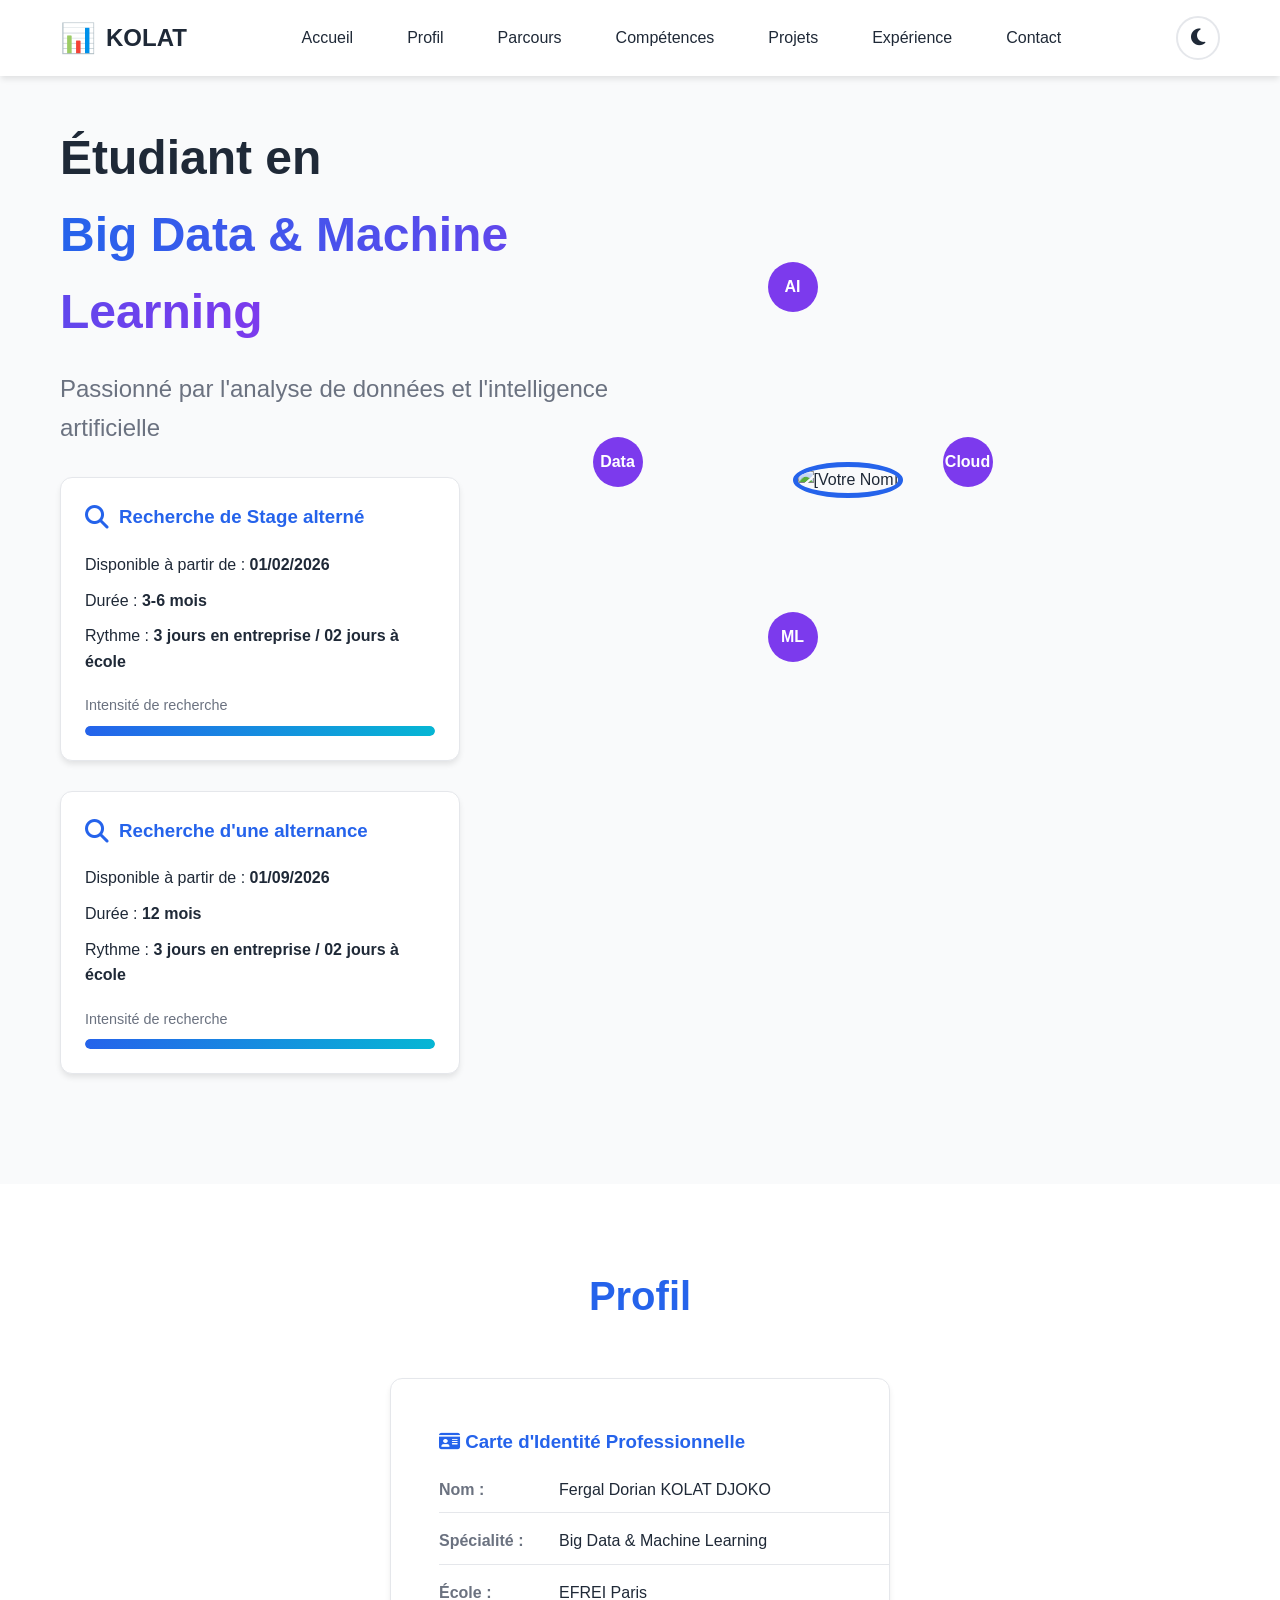
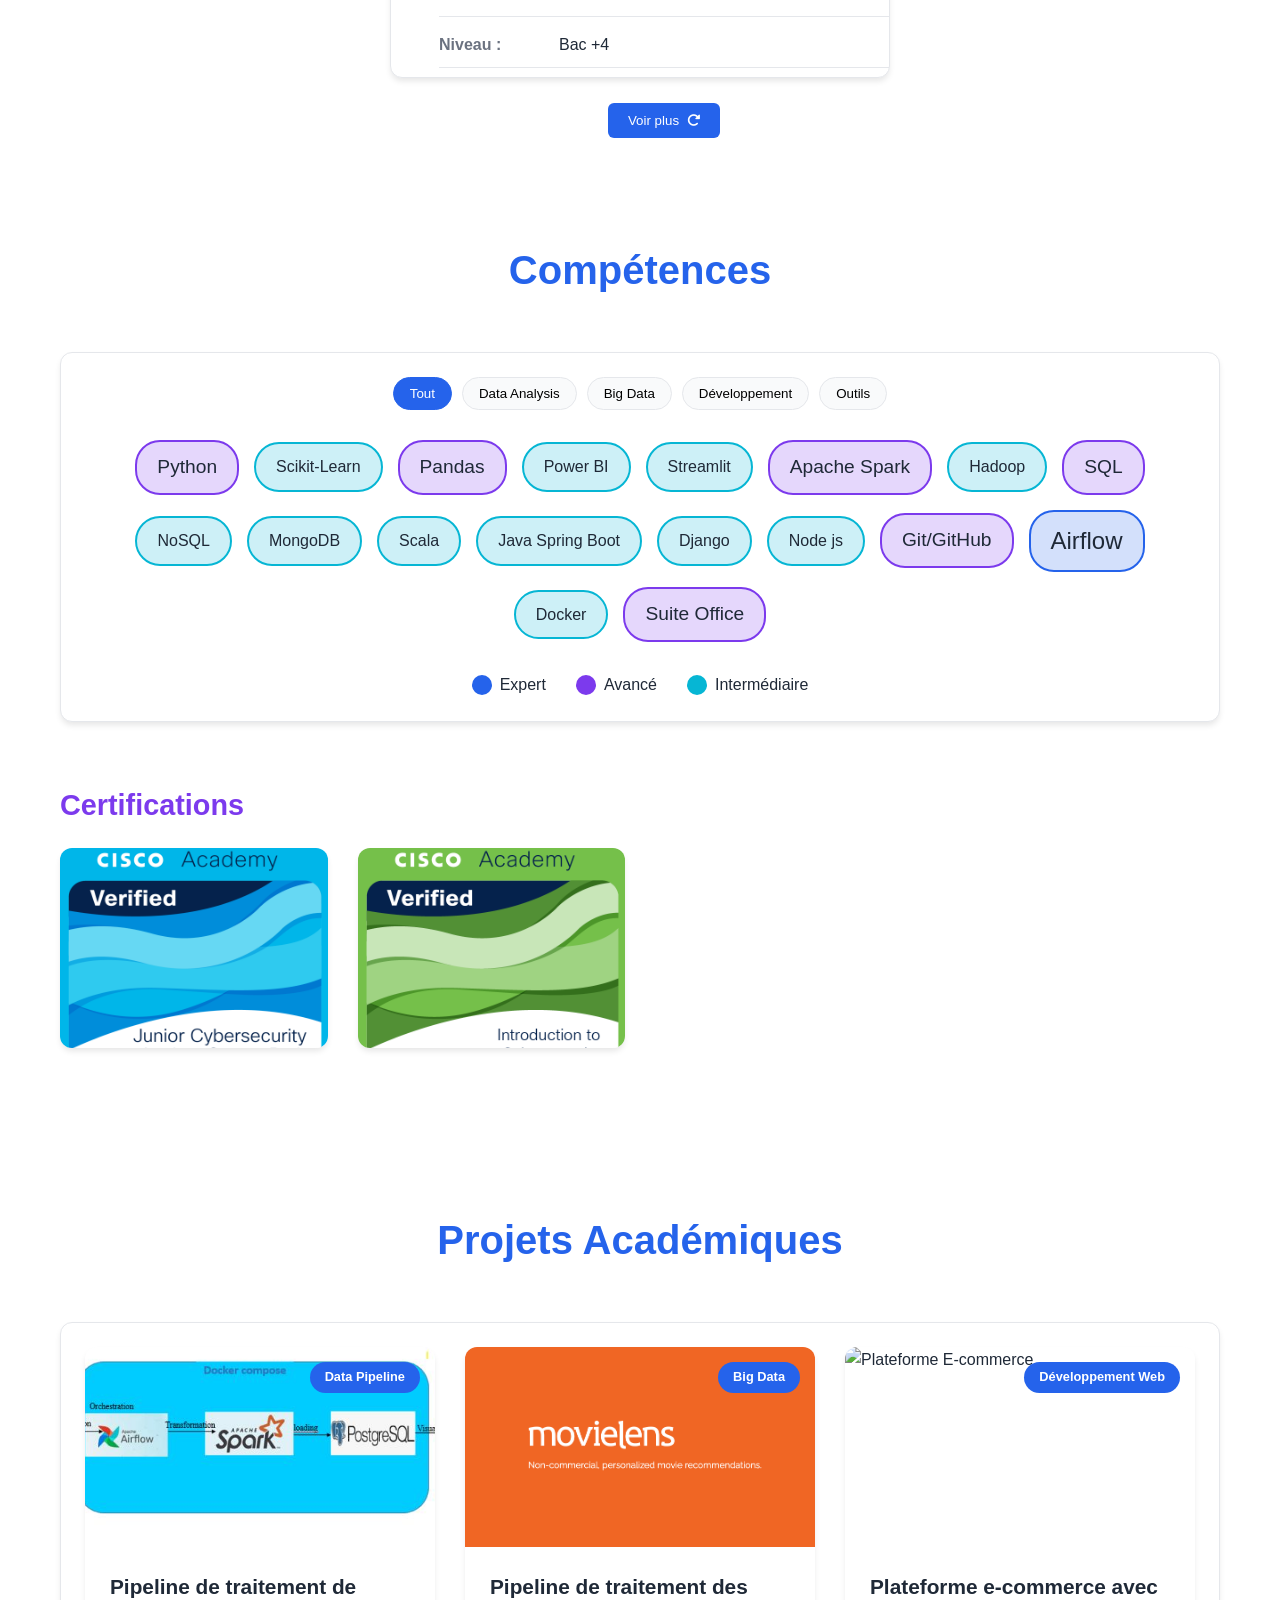
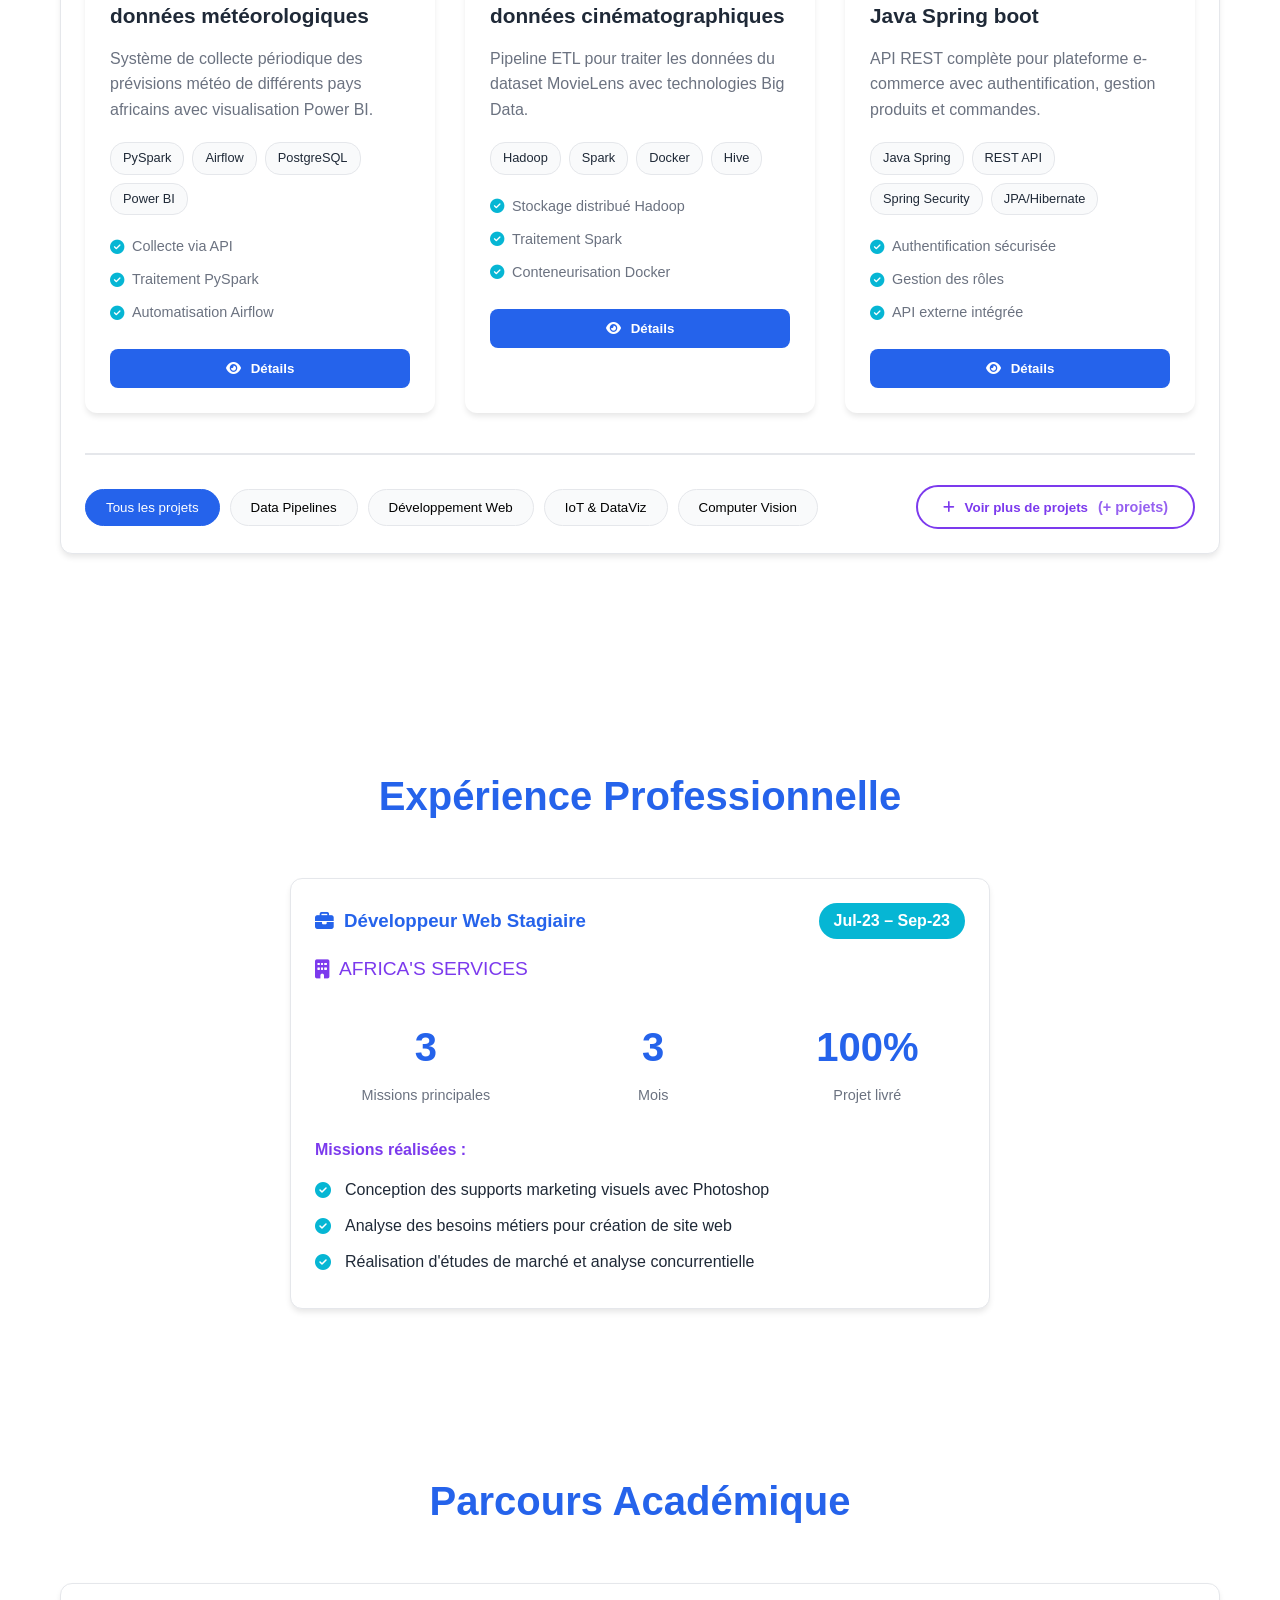
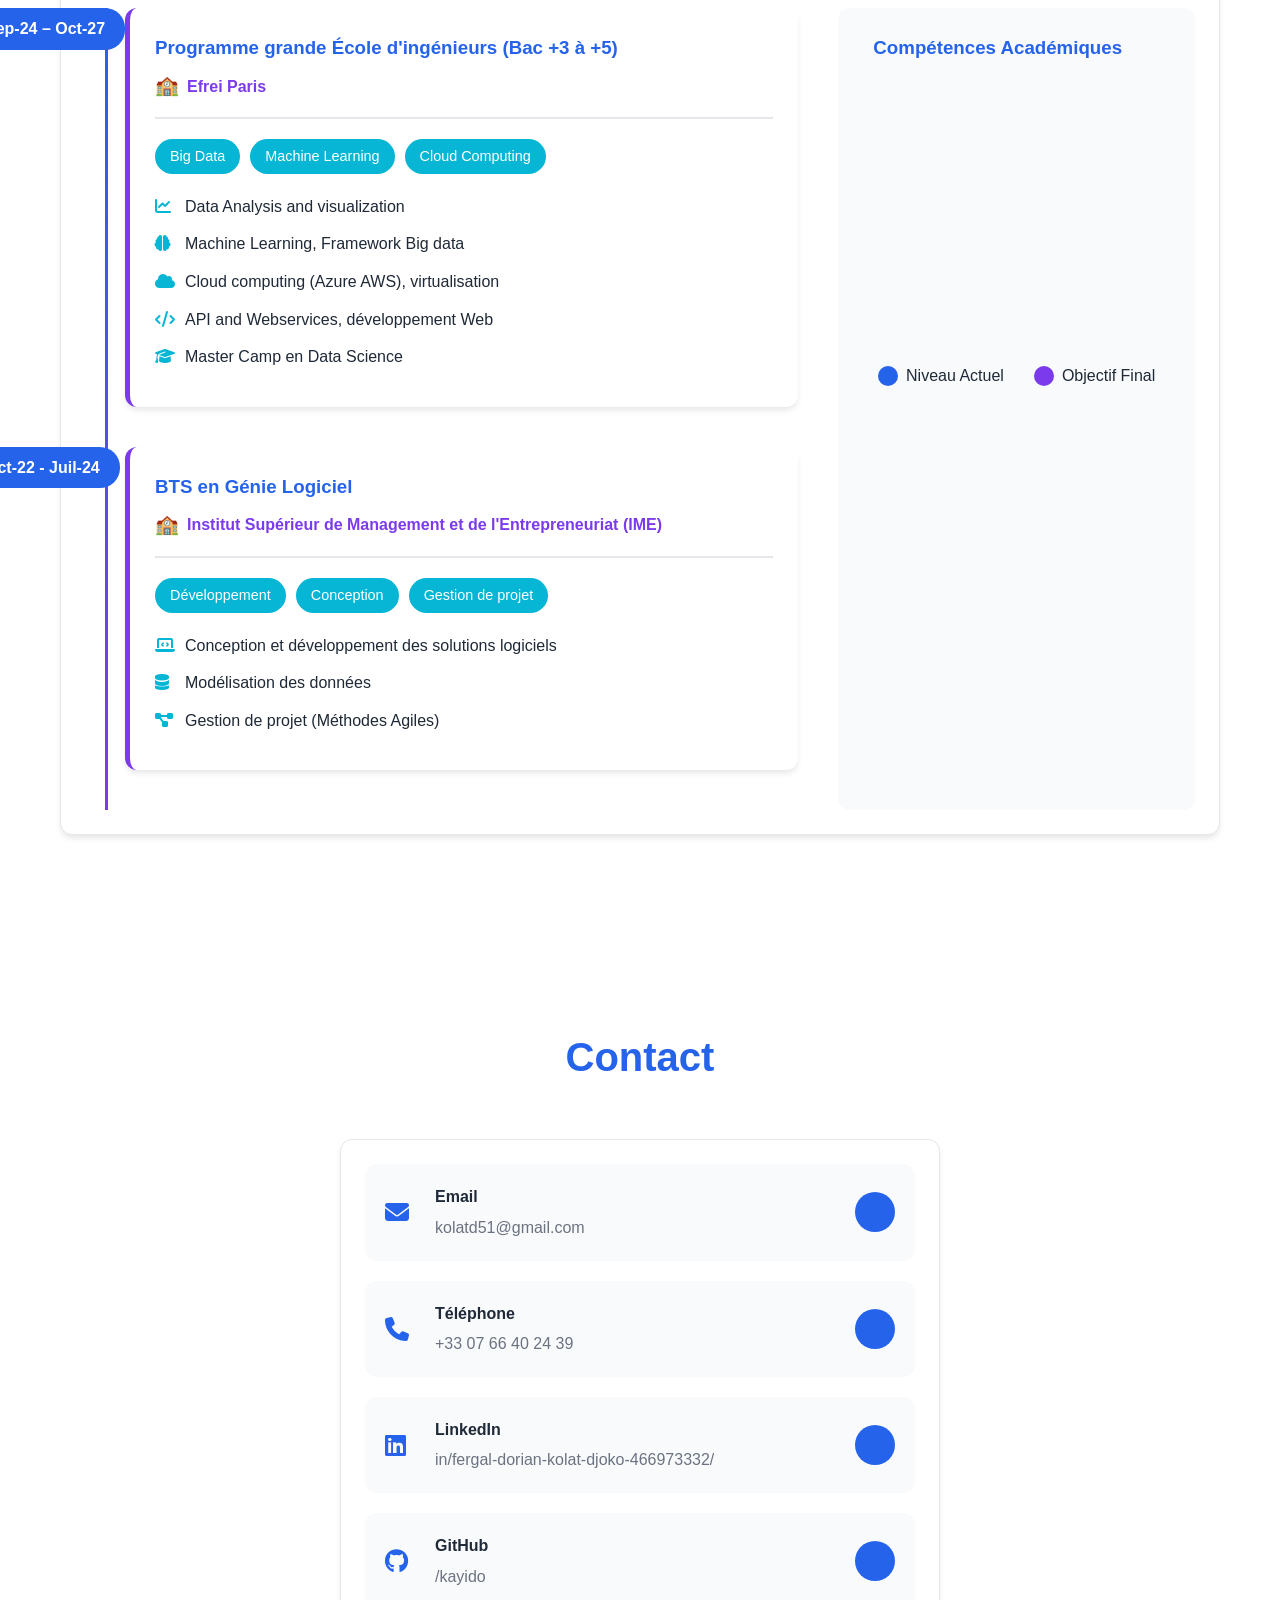
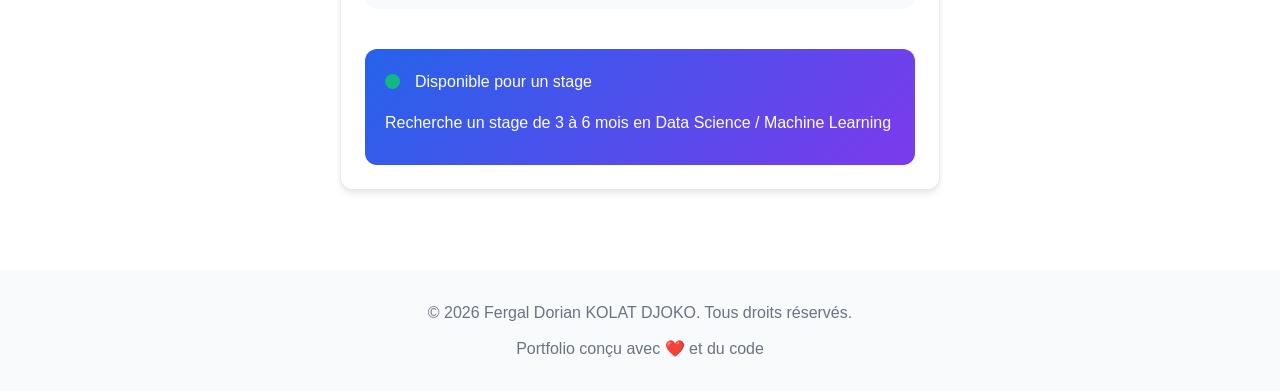
==== commit 09ba19c6: "v3" ====
--- a/index.html
+++ b/index.html
@@ -45,11 +45,29 @@
                     <div class="widget stage-badge">
                         <div class="badge-header">
                             <i class="fas fa-search"></i>
-                            <h3>Recherche de Stage</h3>
+                            <h3>Recherche de Stage alterné</h3>
                         </div>
                         <div class="badge-content">
-                            <p>Disponible à partir de : <strong>[Date]</strong></p>
-                            <p>Durée : <strong>4-6 mois</strong></p>
+                            <p>Disponible à partir de : <strong>01/02/2026</strong></p>
+                            <p>Durée : <strong>3-6 mois</strong></p>
+                            <p>Rythme : <strong>3 jours en entreprise / 02 jours à école</strong></p>
+                            <div class="badge-progress">
+                                <div class="progress-label">Intensité de recherche</div>
+                                <div class="progress-bar">
+                                    <div class="progress-fill" style="width: 100%"></div>
+                                </div>
+                            </div>
+                        </div>
+                    </div>
+                    <div class="widget stage-badge">
+                        <div class="badge-header">
+                            <i class="fas fa-search"></i>
+                            <h3>Recherche d'une alternance</h3>
+                        </div>
+                        <div class="badge-content">
+                            <p>Disponible à partir de : <strong>01/09/2026</strong></p>
+                            <p>Durée : <strong>12 mois</strong></p>
+                            <p>Rythme : <strong>3 jours en entreprise / 02 jours à école</strong></p>
                             <div class="badge-progress">
                                 <div class="progress-label">Intensité de recherche</div>
                                 <div class="progress-bar">
@@ -385,44 +403,46 @@
                     <div class="projects-more">
                         <button class="more-projects-btn" id="moreProjectsBtn">
                             <i class="fas fa-plus"></i> Voir plus de projets
-                            <span class="projects-count">(+3 projets)</span>
+                            <span class="projects-count">(+ projets)</span>
                         </button>
                     </div>
                 </div>
                 
-                <!-- Modal pour détails du projet -->
-                <div class="project-modal" id="projectModal">
-                    <div class="modal-content">
-                        <div class="modal-header">
-                            <h2 id="modalProjectTitle">Titre du Projet</h2>
-                            <button class="modal-close" id="modalClose">&times;</button>
-                        </div>
-                        <div class="modal-body">
-                            <div class="modal-image">
-                                <img id="modalProjectImage" src="" alt="Projet">
-                            </div>
-                            <div class="modal-details">
-                                <div class="modal-description" id="modalProjectDescription"></div>
-                                <div class="modal-tech" id="modalProjectTech"></div>
-                                <div class="modal-features">
-                                    <h3><i class="fas fa-tasks"></i> Fonctionnalités</h3>
-                                    <ul id="modalProjectFeatures"></ul>
-                                </div>
-                                <div class="modal-links">
-                                    <button class="modal-link-btn">
-                                        <i class="fab fa-github"></i> Code Source
-                                    </button>
-                                    <button class="modal-link-btn">
-                                        <i class="fas fa-external-link-alt"></i> Démo Live
-                                    </button>
-                                </div>
-                            </div>
-                        </div>
-                    </div>
-                </div>
+                <!-- Modal de détails du projet -->
+
             </div>
         </div>
     </section>
+    <!-- Modal pour détails du projet -->
+    <div class="project-modal" id="projectModal">
+        <div class="modal-content">
+            <div class="modal-header">
+                <h2 id="modalProjectTitle">Titre du Projet</h2>
+                <button class="modal-close" id="modalClose">&times;</button>
+            </div>
+            <div class="modal-body">
+                <div class="modal-image">
+                    <img id="modalProjectImage" src="" alt="Projet">
+                </div>
+                <div class="modal-details">
+                    <div class="modal-description" id="modalProjectDescription"></div>
+                    <div class="modal-tech" id="modalProjectTech"></div>
+                    <div class="modal-features">
+                        <h3><i class="fas fa-tasks"></i> Fonctionnalités</h3>
+                        <ul id="modalProjectFeatures"></ul>
+                    </div>
+                    <div class="modal-links">
+                        <button class="modal-link-btn" id="modalGithubButton">
+                            <i class="fab fa-github"></i> Code Source
+                        </button>
+                        <button class="modal-link-btn" id="modalDemoButton">
+                            <i class="fas fa-external-link-alt"></i> Démo Live
+                        </button>
+                    </div>
+                </div>
+            </div>
+        </div>
+                </div>
 
     <!-- Section Expérience -->
     <section id="experience" class="section experience">
@@ -546,9 +566,9 @@
                         <i class="fas fa-envelope"></i>
                         <div>
                             <h4>Email</h4>
-                            <p>votre.email@domain.com</p>
-                        </div>
-                        <button class="copy-btn" data-text="votre.email@domain.com">
+                            <p>kolatd51@gmail.com</p>
+                        </div>
+                        <button class="copy-btn" data-text="kolatd51@gmail.com">
                             <i class="fas fa-copy"></i>
                         </button>
                     </div>
@@ -556,9 +576,9 @@
                         <i class="fas fa-phone"></i>
                         <div>
                             <h4>Téléphone</h4>
-                            <p>+33 XX XX XX XX XX</p>
-                        </div>
-                        <button class="copy-btn" data-text="+33XXXXXXXXX">
+                            <p>+33 07 66 40 24 39</p>
+                        </div>
+                        <button class="copy-btn" data-text="+330766402439">
                             <i class="fas fa-copy"></i>
                         </button>
                     </div>
@@ -566,7 +586,7 @@
                         <i class="fab fa-linkedin"></i>
                         <div>
                             <h4>LinkedIn</h4>
-                            <p>/in/votreprofil</p>
+                            <p>in/fergal-dorian-kolat-djoko-466973332/</p>
                         </div>
                         <button class="link-btn">
                             <i class="fas fa-external-link-alt"></i>
@@ -576,7 +596,7 @@
                         <i class="fab fa-github"></i>
                         <div>
                             <h4>GitHub</h4>
-                            <p>/votrepseudo</p>
+                            <p>/kayido</p>
                         </div>
                         <button class="link-btn">
                             <i class="fas fa-external-link-alt"></i>
@@ -591,8 +611,8 @@
                         <span>Disponible pour un stage</span>
                     </div>
                     <div class="availability-details">
-                        <p>Recherche un stage de 4 à 6 mois en Data Science / Machine Learning</p>
-                        <p>Période : <strong>[Date début] - [Date fin]</strong></p>
+                        <p>Recherche un stage de 3 à 6 mois en Data Science / Machine Learning</p>
+                        <!-- <p>Période : <strong>[Date début] - [Date fin]</strong></p> -->
                     </div>
                 </div>
             </div>
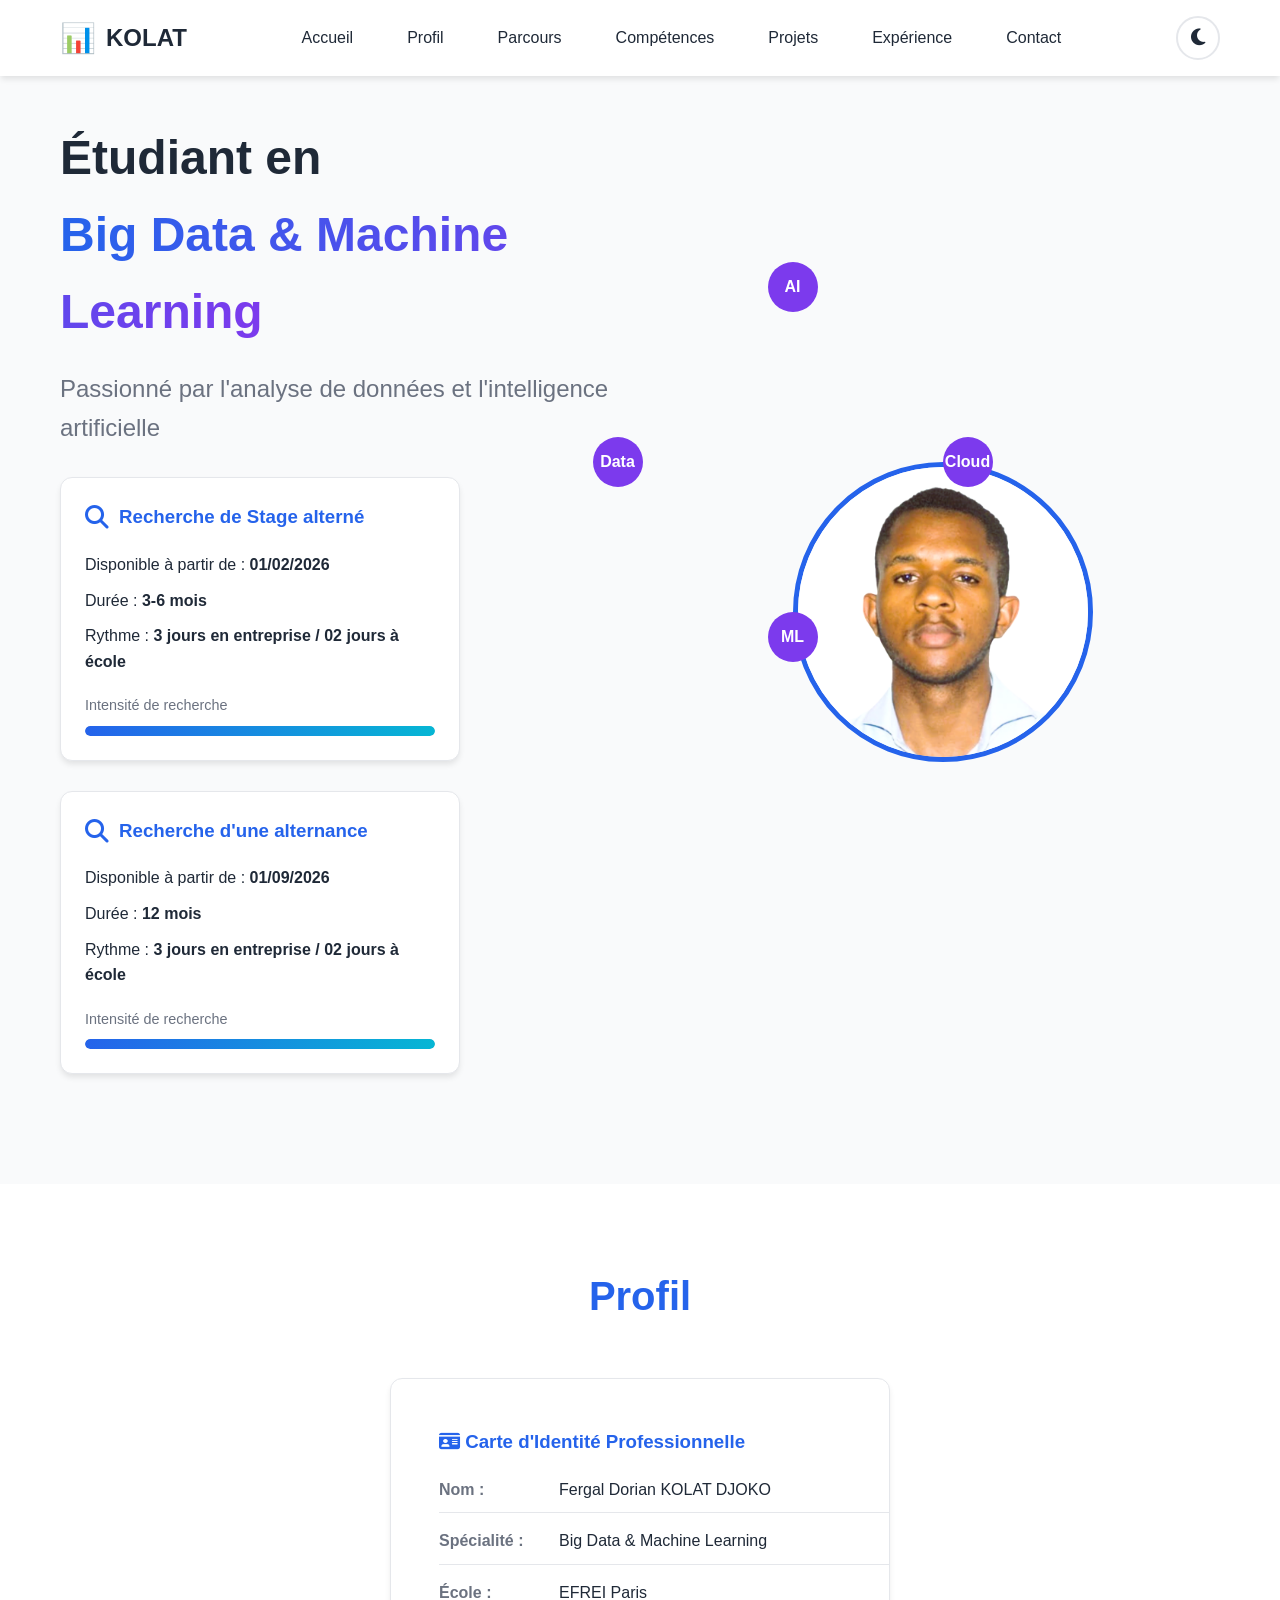
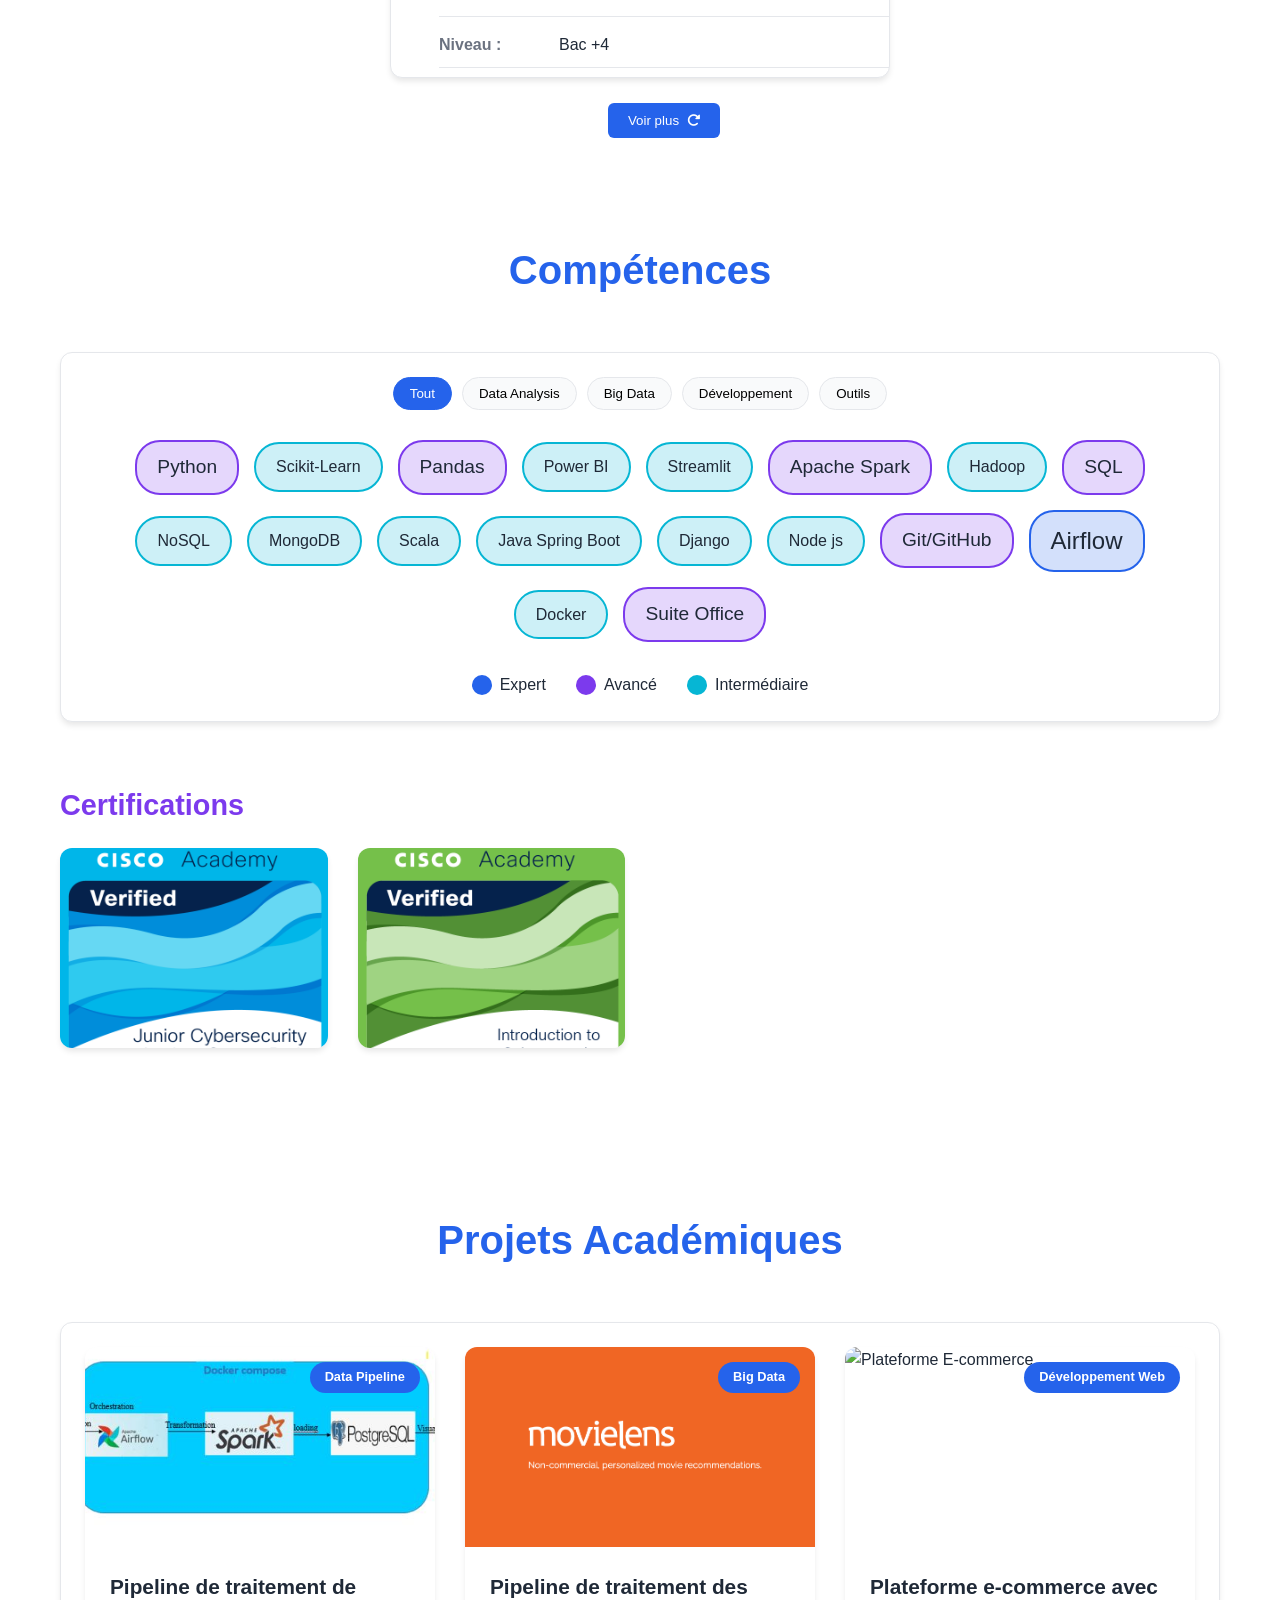
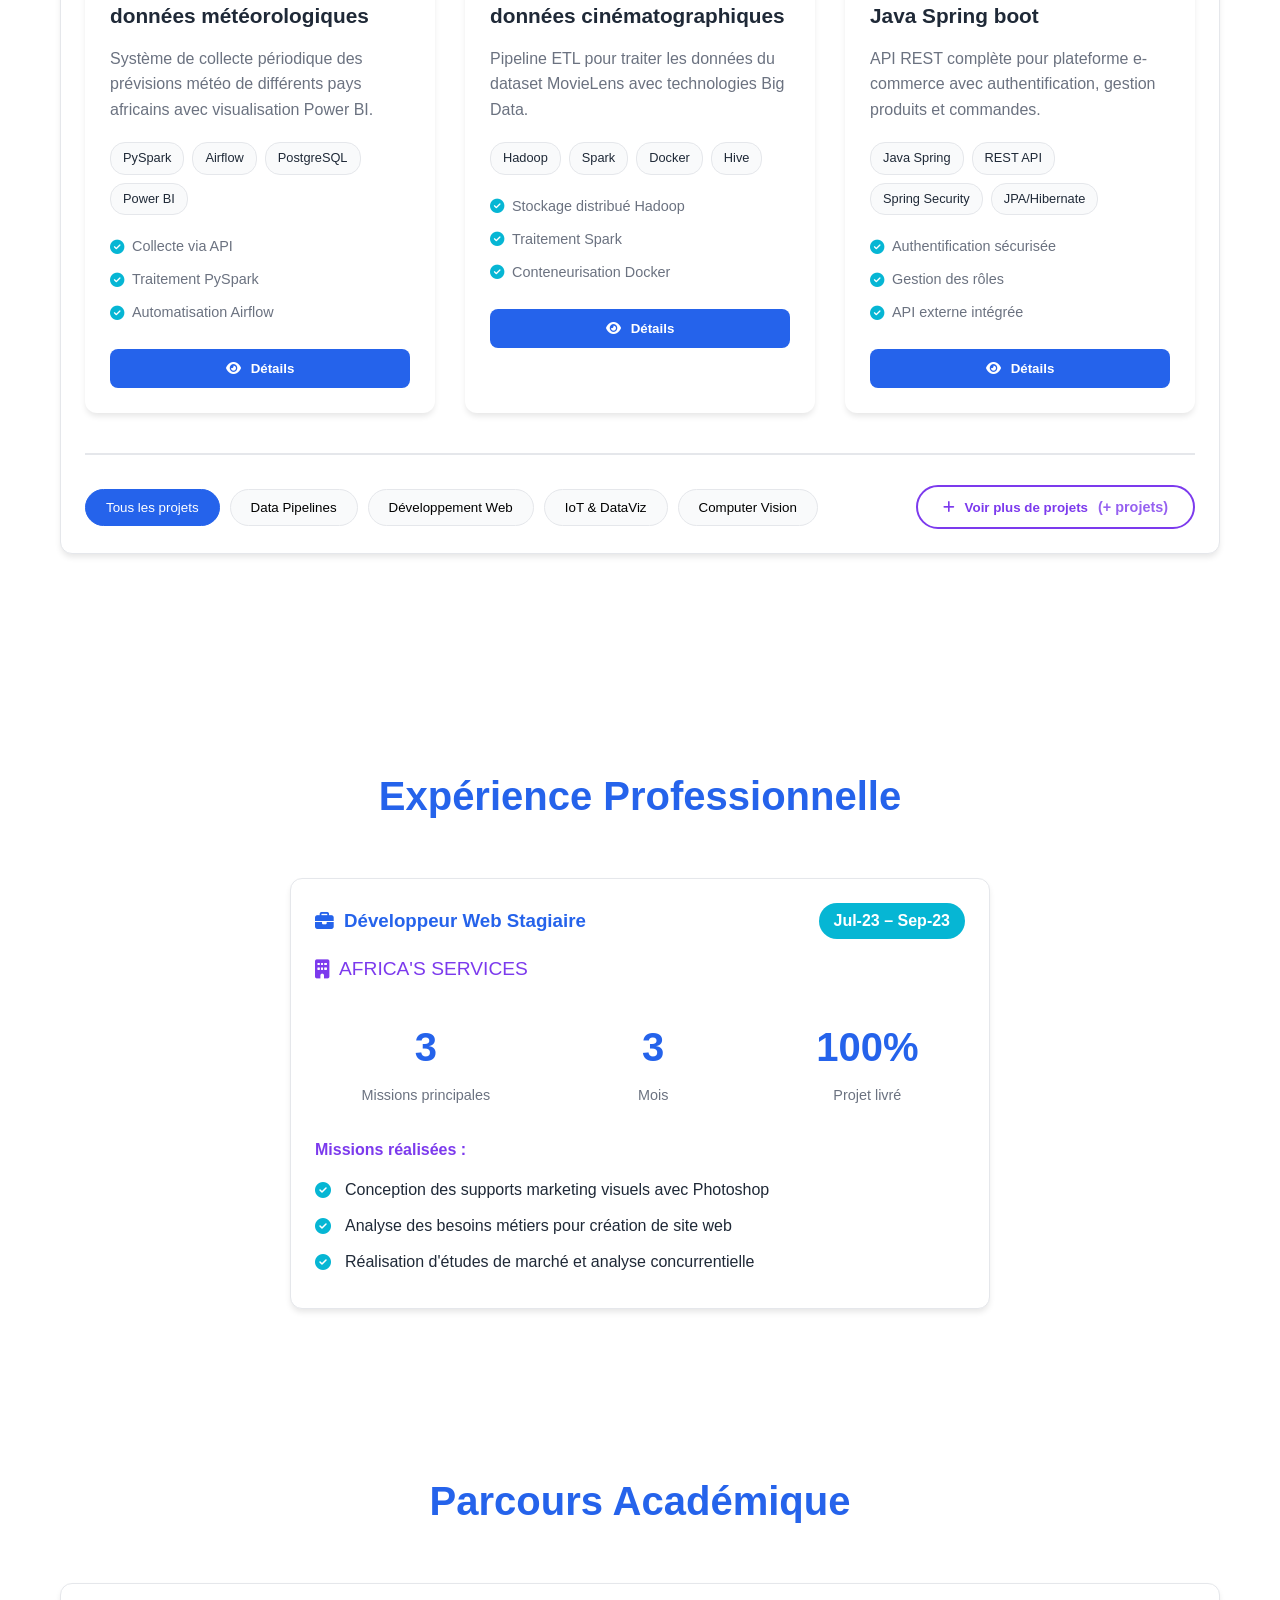
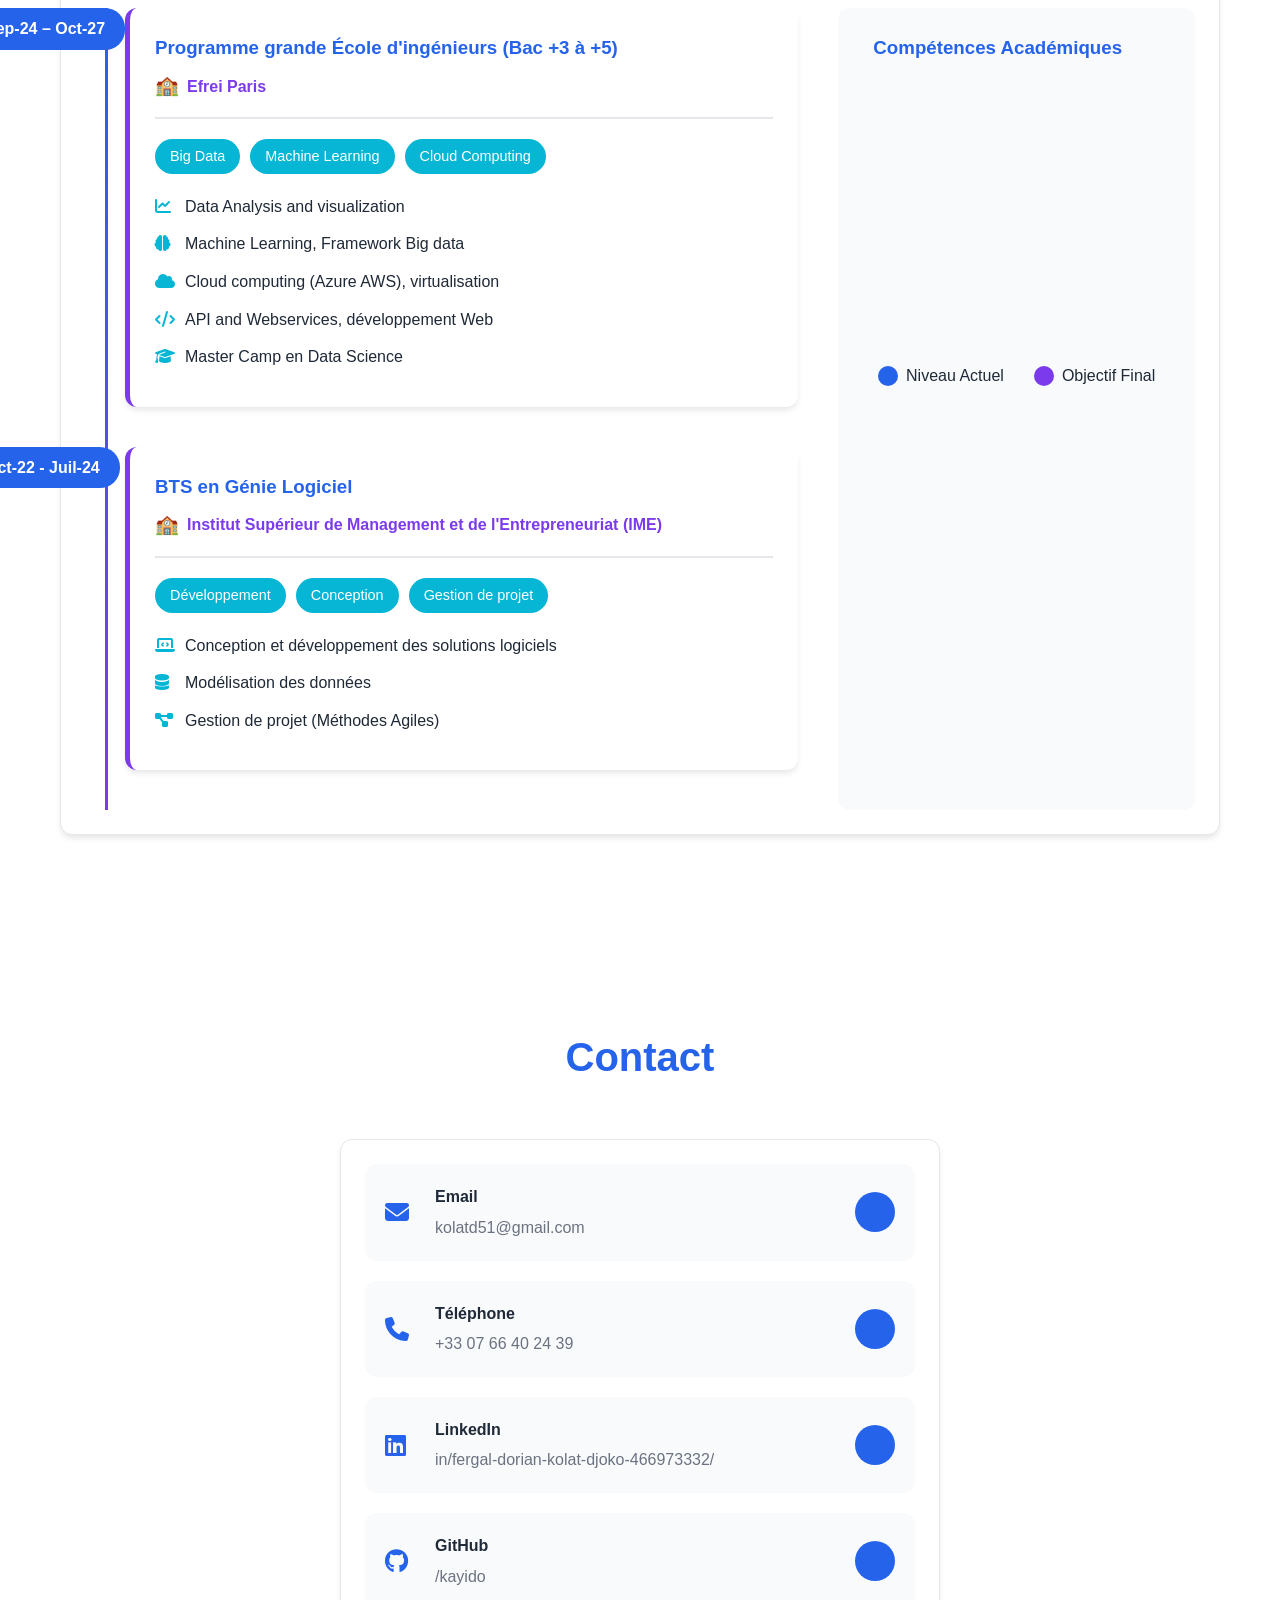
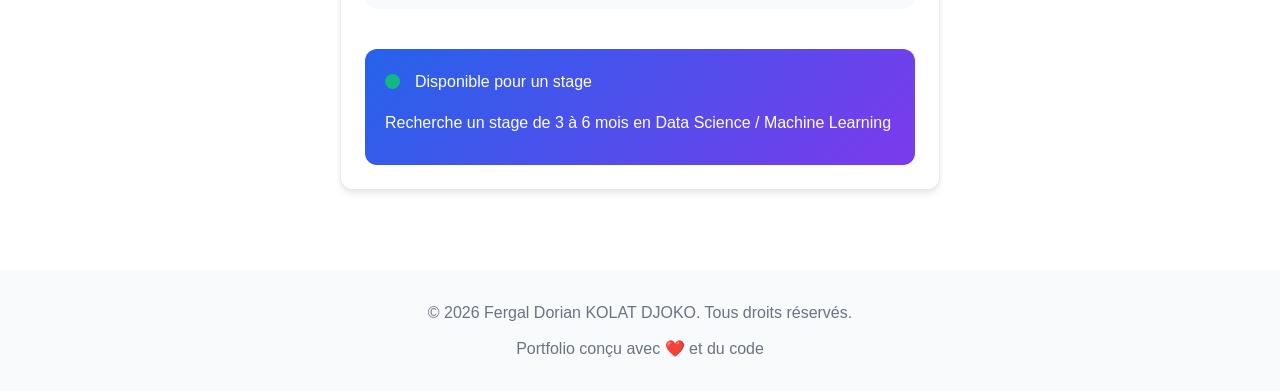
==== commit 4a5012dd: "v3-image" ====
--- a/index.html
+++ b/index.html
@@ -81,7 +81,7 @@
                 <!-- Bloc pour votre photo -->
                 <div class="hero-image">
                     <div class="image-container">
-                        <img src="Screenshot 2025-10-21 195802.png" alt="[Votre Nom]">
+                        <img src="assets/img/Screenshot 2025-10-21 195802.png" alt="[Votre Nom]">
                         <!-- Widget innovant 2: Halo de compétences -->
                         <div class="skills-halo">
                             <div class="halo-item" data-skill="Python"><span>Cloud</span></div>
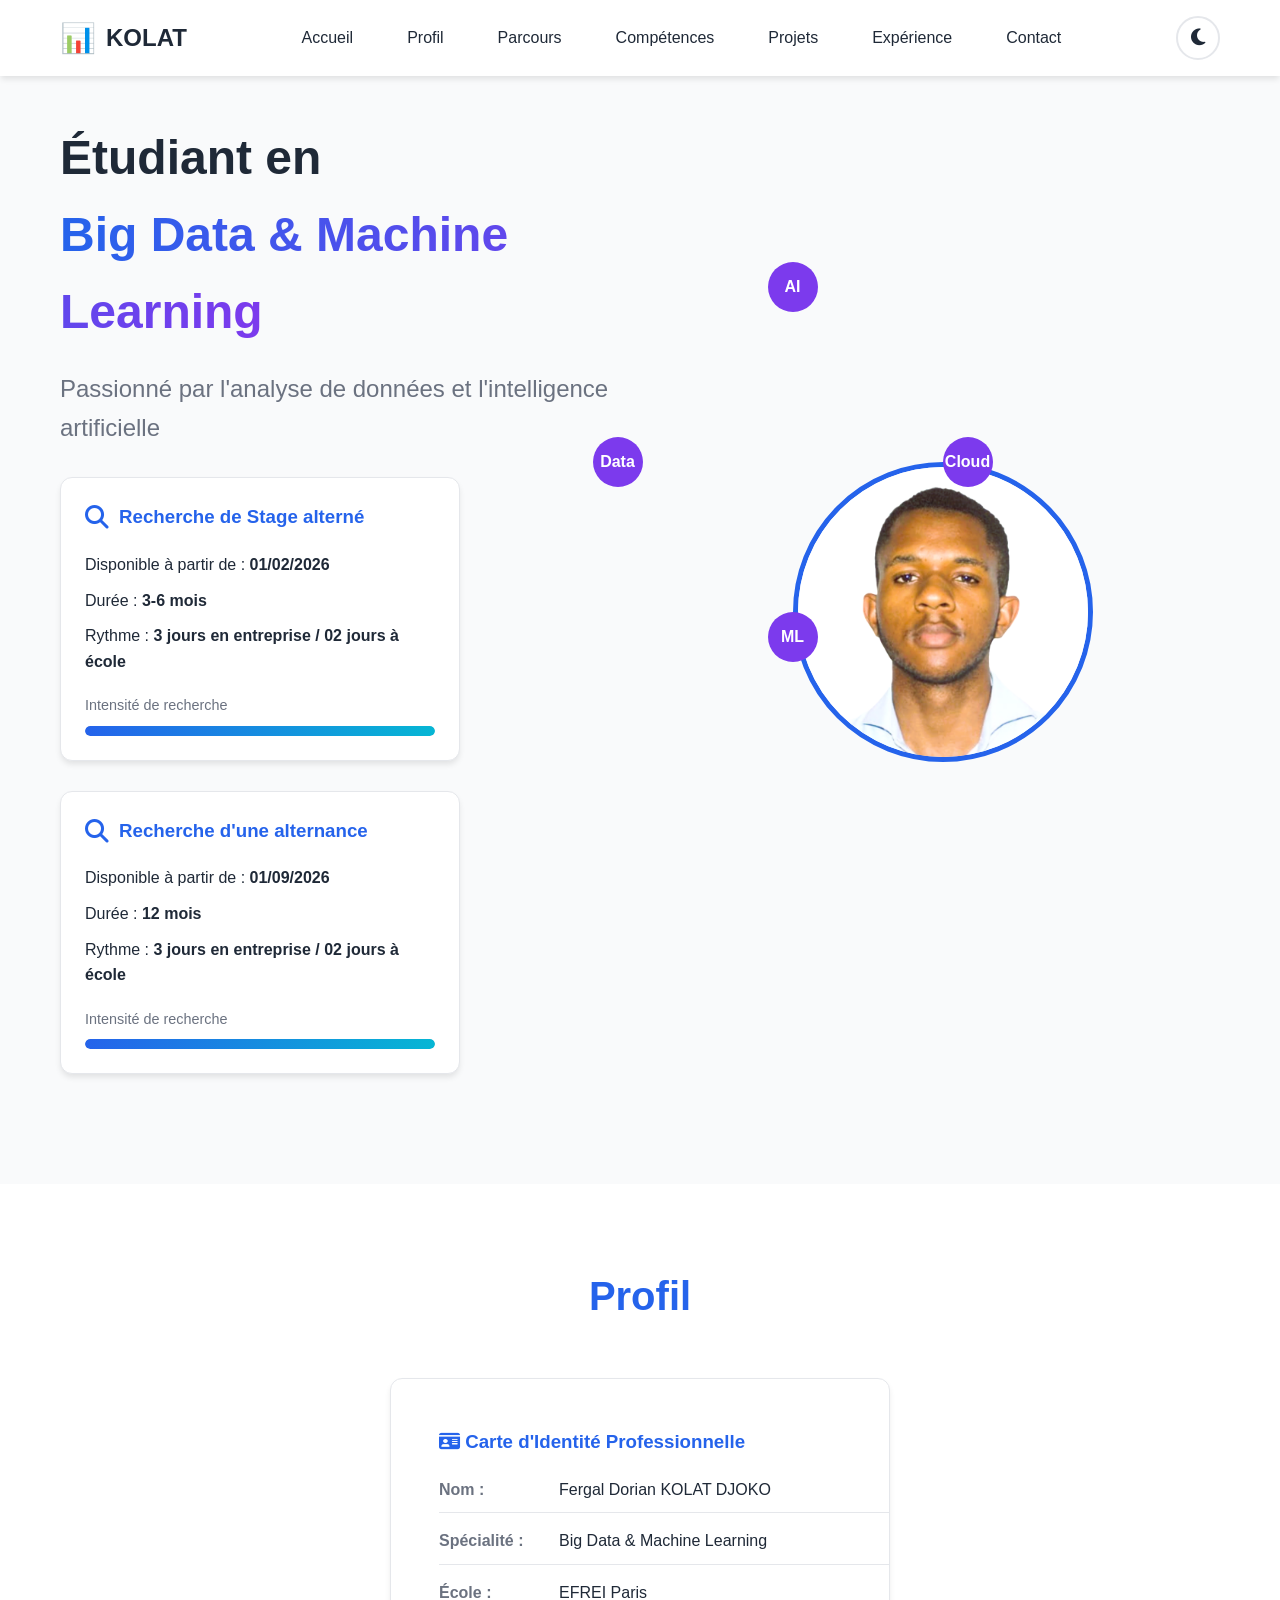
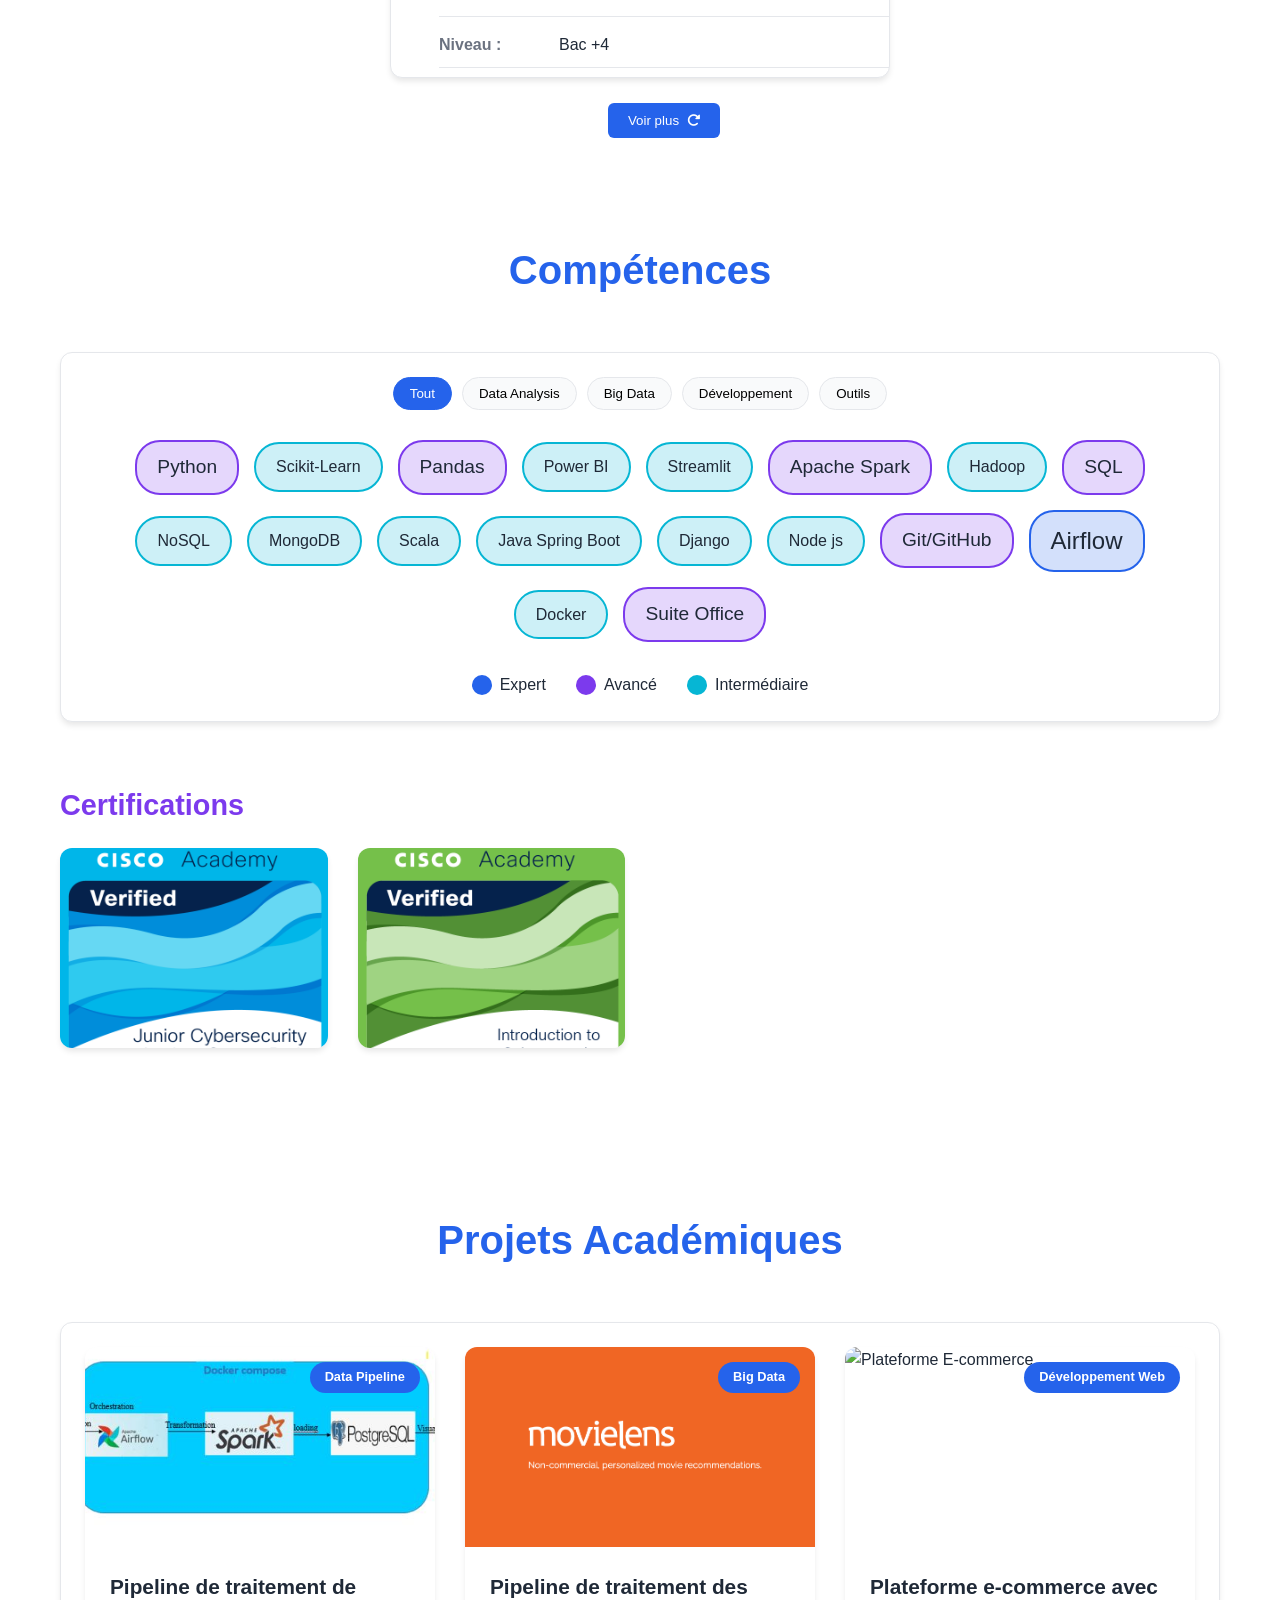
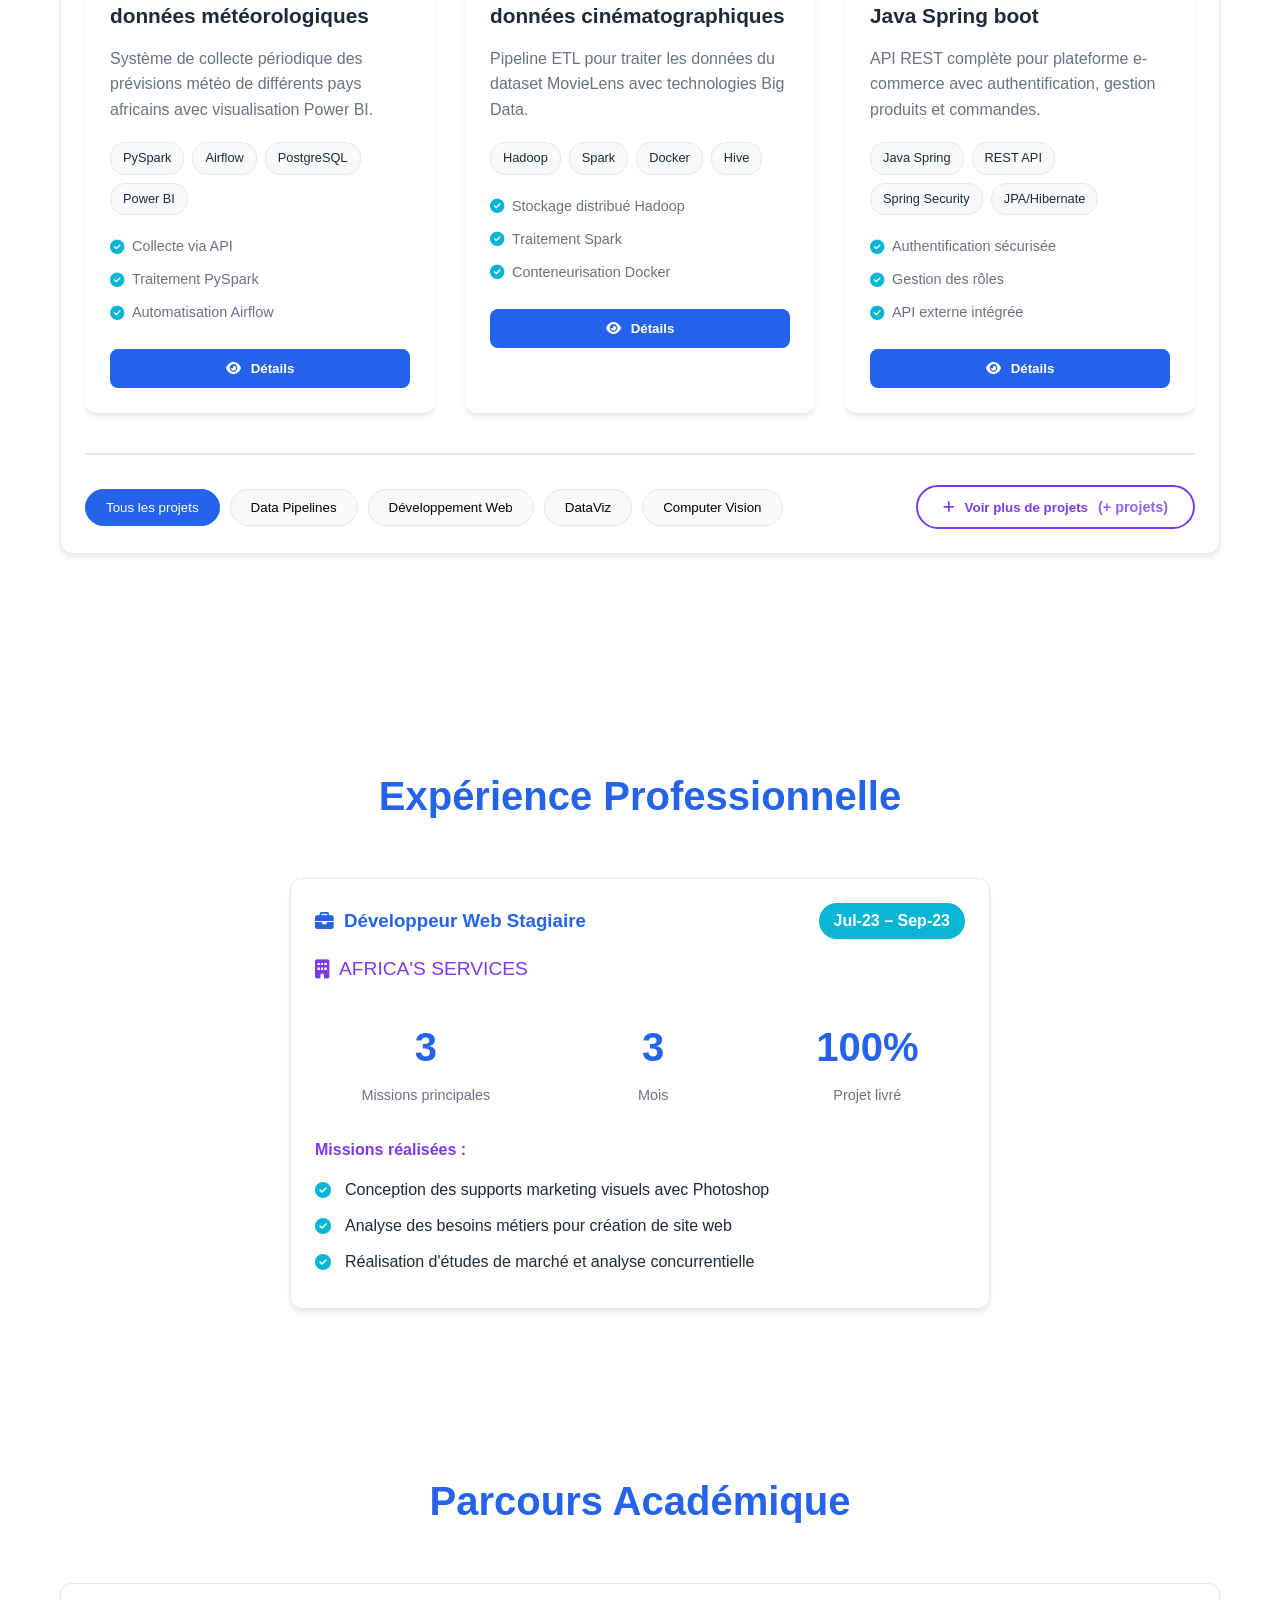
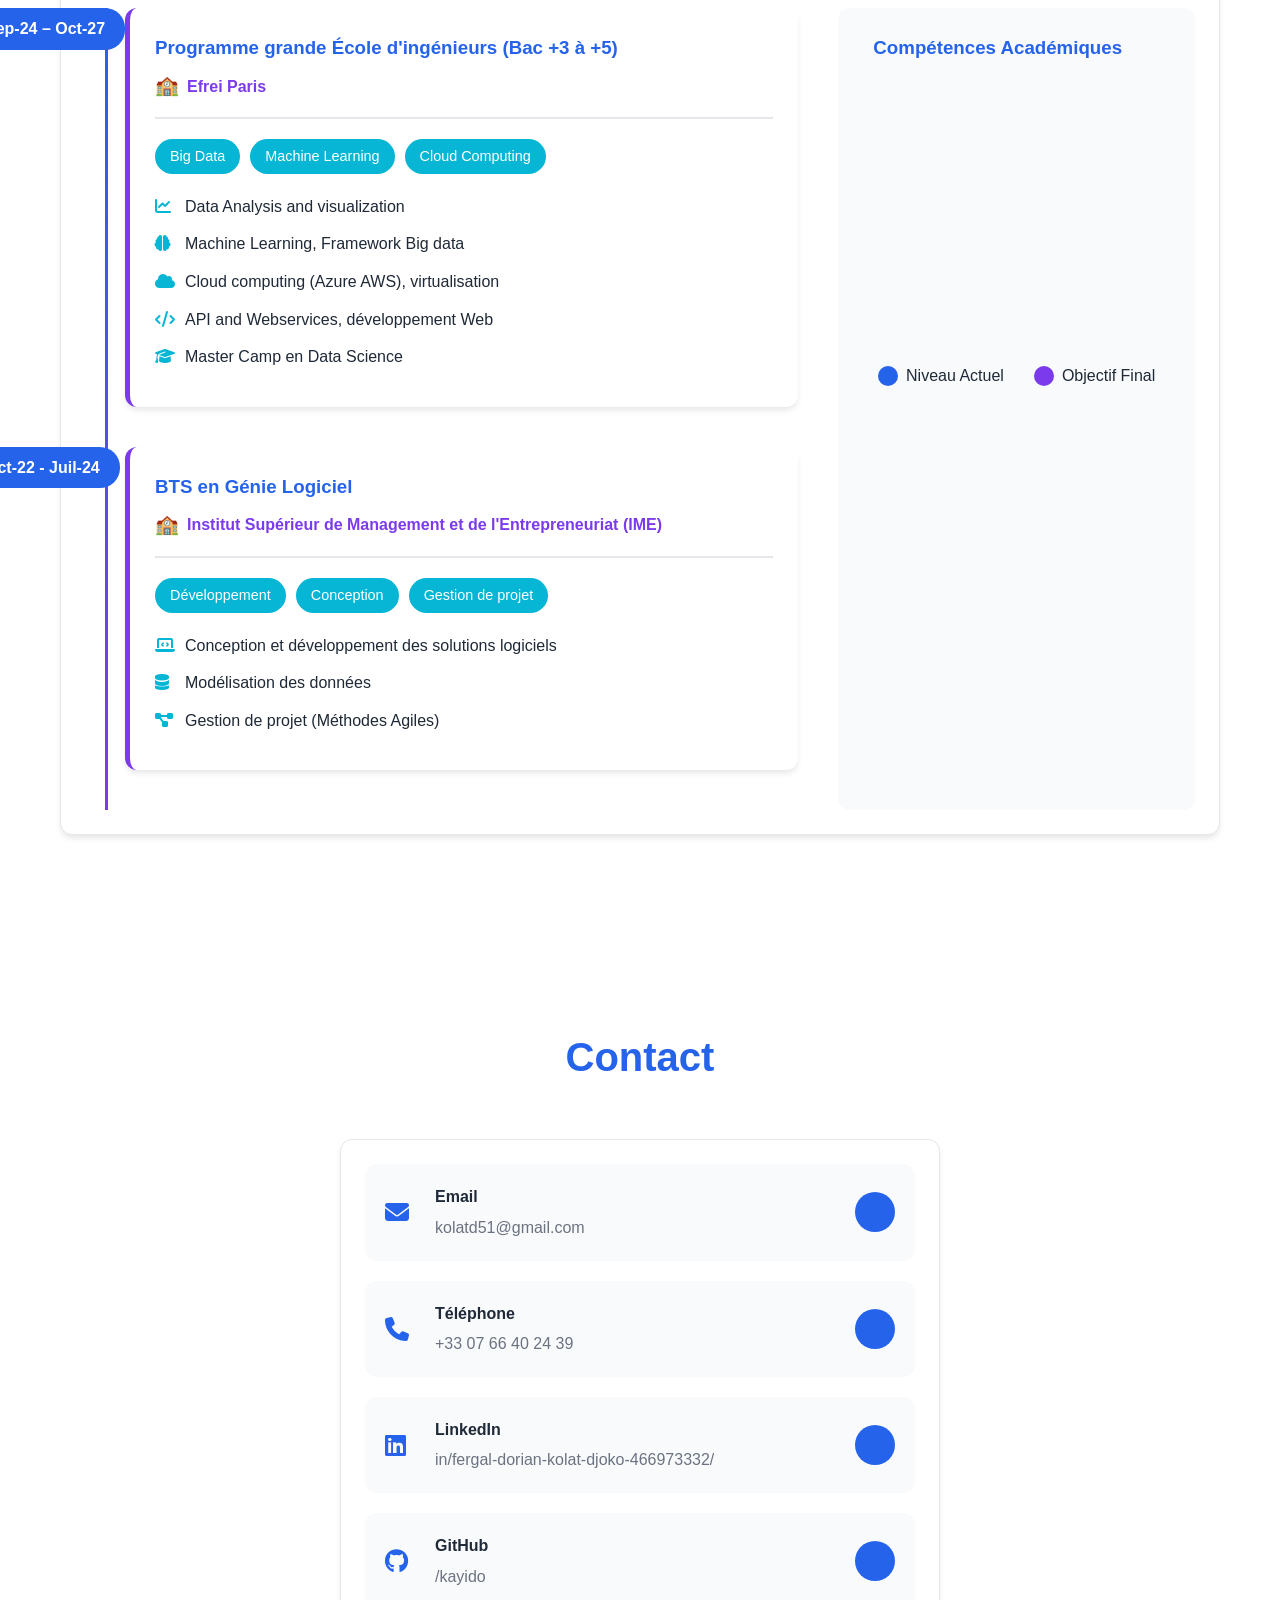
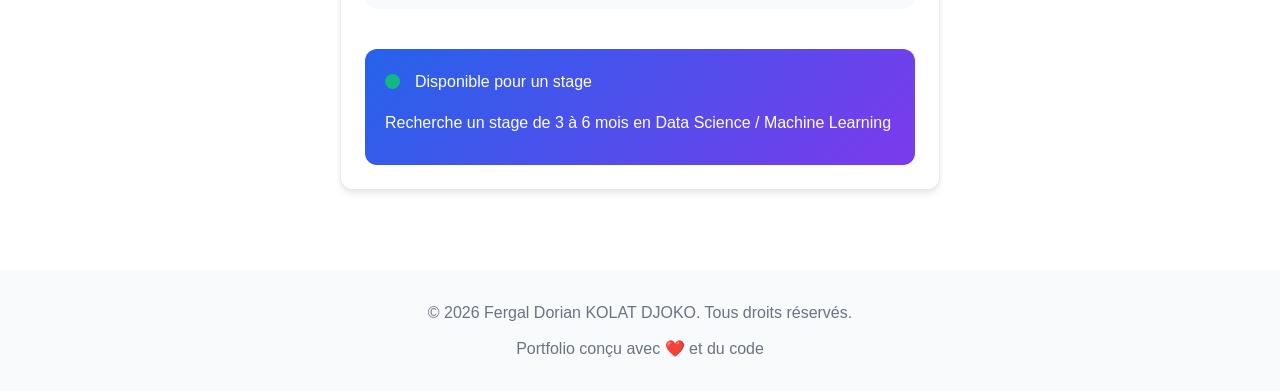
==== commit 3becf085: "v4" ====
--- a/index.html
+++ b/index.html
@@ -337,13 +337,12 @@
                             </p>
                             <div class="project-tech">
                                 <span class="tech-tag">Scala</span>
-                                <span class="tech-tag">Spark</span>
                                 <span class="tech-tag">ETL</span>
                                 <span class="tech-tag">Data Processing</span>
                             </div>
                             <div class="project-features">
                                 <span><i class="fas fa-check-circle"></i> Programmation fonctionnelle</span>
-                                <span><i class="fas fa-check-circle"></i> Optimisation Spark</span>
+                                <span><i class="fas fa-check-circle"></i>Nettoyage et transformation données</span>
                                 <span><i class="fas fa-check-circle"></i> Traitement batch</span>
                             </div>
                             <button class="project-details-btn" data-project="scala">
@@ -352,11 +351,11 @@
                         </div>
                     </div>
                     
-                    <div class="project-card hidden" data-category="iot">
+                    <div class="project-card hidden" data-category="DataViz">
                         <div class="project-image">
                             <img src="assets/projects/trashero.png" alt="Détection Poubelles">
                             <div class="project-overlay">
-                                <span class="project-category">IoT & DataViz</span>
+                                <span class="project-category">DataViz</span>
                             </div>
                         </div>
                         <div class="project-content">
@@ -386,6 +385,39 @@
                             </button>
                         </div>
                     </div>
+
+                    <div class="project-card hidden" data-category="DataViz">
+                        <div class="project-image">
+                            <img src="assets/projects/carburant.png" alt="Détection Poubelles">
+                            <div class="project-overlay">
+                                <span class="project-category">DataViz</span>
+                            </div>
+                        </div>
+                        <div class="project-content">
+                            <h3>Plateforme de Visualisation des Données concernant l'évolution du prix des carburants en france</h3>
+                            <p class="project-description">
+                                Plateforme de visualisation des données de prix des carburants en France pour analyser les tendances et variations géographiques.
+                            </p>
+                            <div class="project-tech">
+                                <span class="tech-tag">Streamlit</span>
+                                <span class="tech-tag">Pandas</span>
+                                <span class="tech-tag">Data Visualization</span>
+                                <span class="tech-tag">PyPlot</span>
+                                <span class="tech-tag">Python</span>
+                            </div>
+                            <div class="project-features">
+                                <span><i class="fas fa-check-circle"></i> Cartographie des points de stations en france</span>
+                                <span><i class="fas fa-check-circle"></i> Nettoyage et analyse des données</span>
+                                <span><i class="fas fa-check-circle"></i> Analyse des tendances</span>
+                                <span><i class="fas fa-check-circle"></i> Visualisation des données</span>
+                                <span><i class="fas fa-check-circle"></i> Interface utilisateur interactive</span>
+                                <span><i class="fas fa-check-circle"></i> Exportation de rapports</span>
+                            </div>
+                            <button class="project-details-btn" data-project="carburants">
+                                <i class="fas fa-eye"></i> Détails
+                            </button>
+                        </div>
+                    </div>
                     
                 </div>
                 
@@ -395,7 +427,7 @@
                         <button class="filter-btn active" data-filter="all">Tous les projets</button>
                         <button class="filter-btn" data-filter="data-pipeline">Data Pipelines</button>
                         <button class="filter-btn" data-filter="web-dev">Développement Web</button>
-                        <button class="filter-btn" data-filter="iot">IoT & DataViz</button>
+                        <button class="filter-btn" data-filter="DataViz">DataViz</button>
                         <button class="filter-btn" data-filter="computer-vision">Computer Vision</button>
                     </div>
                     
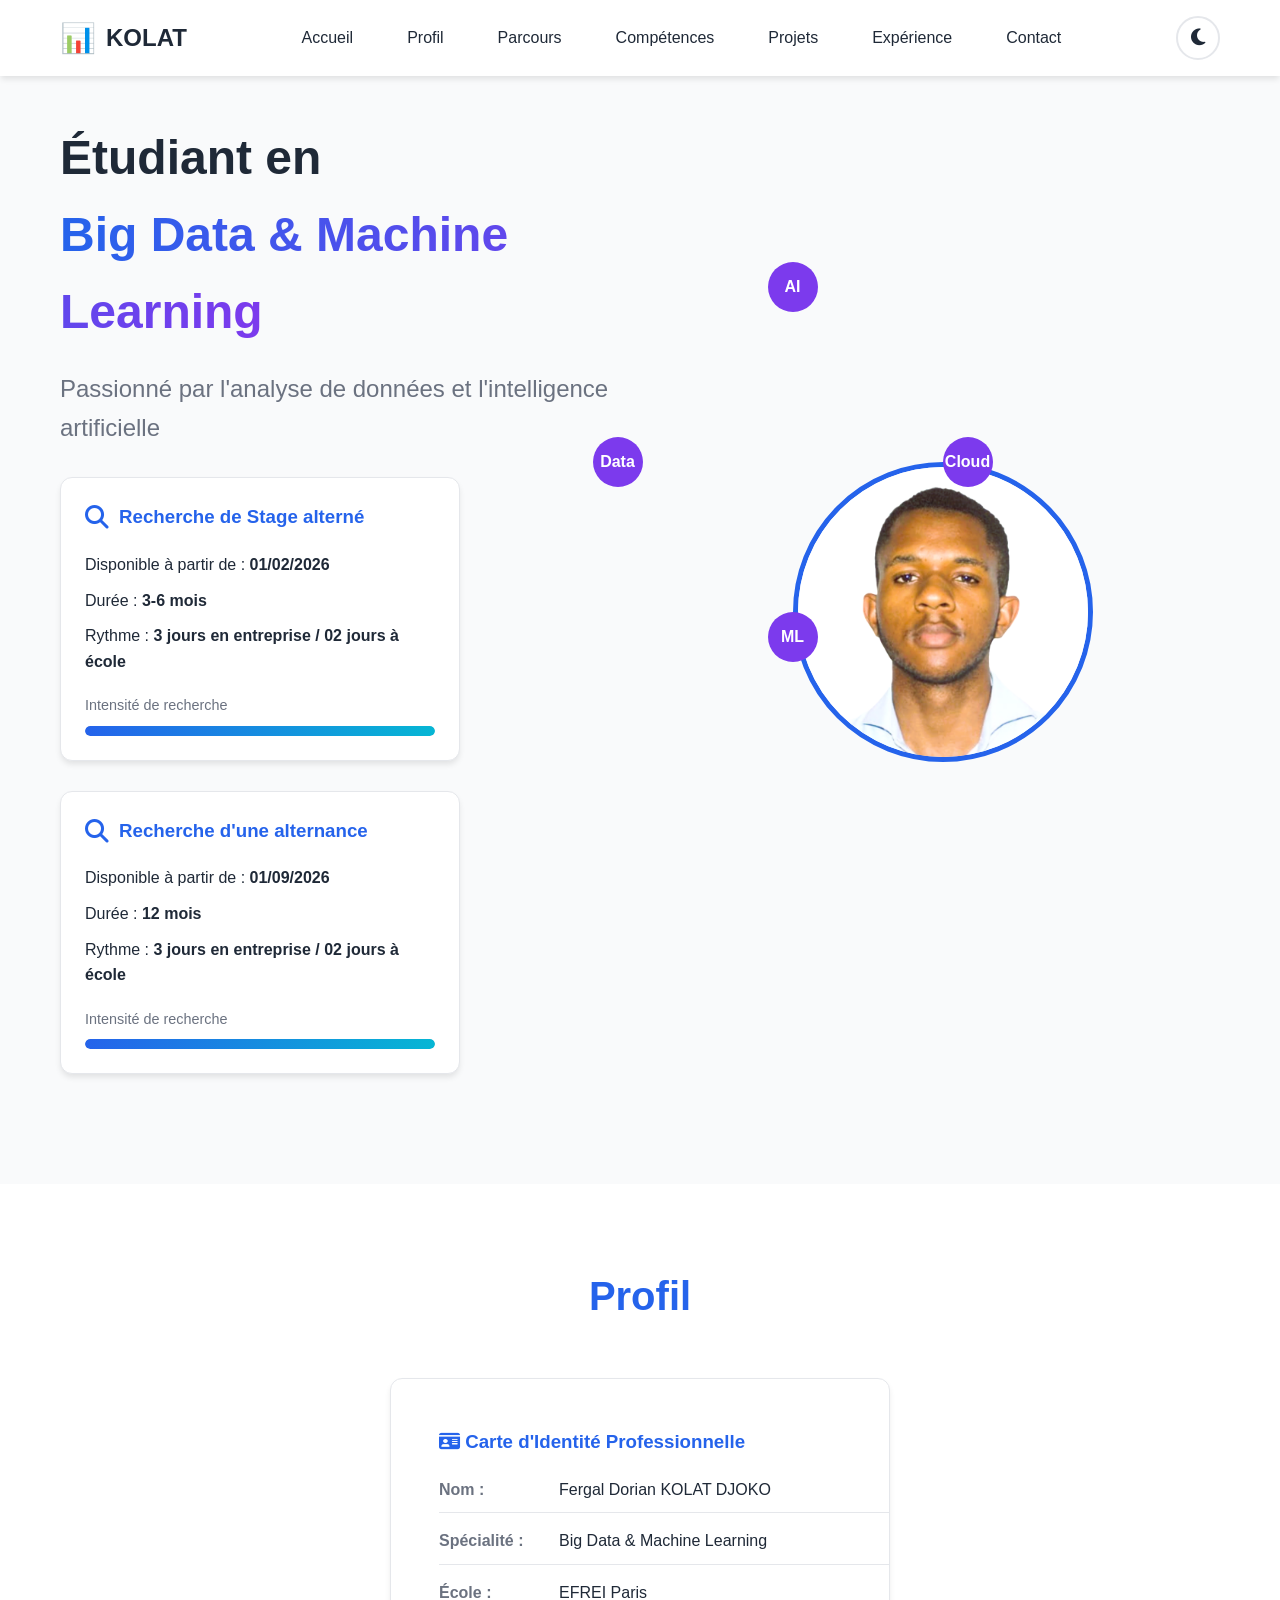
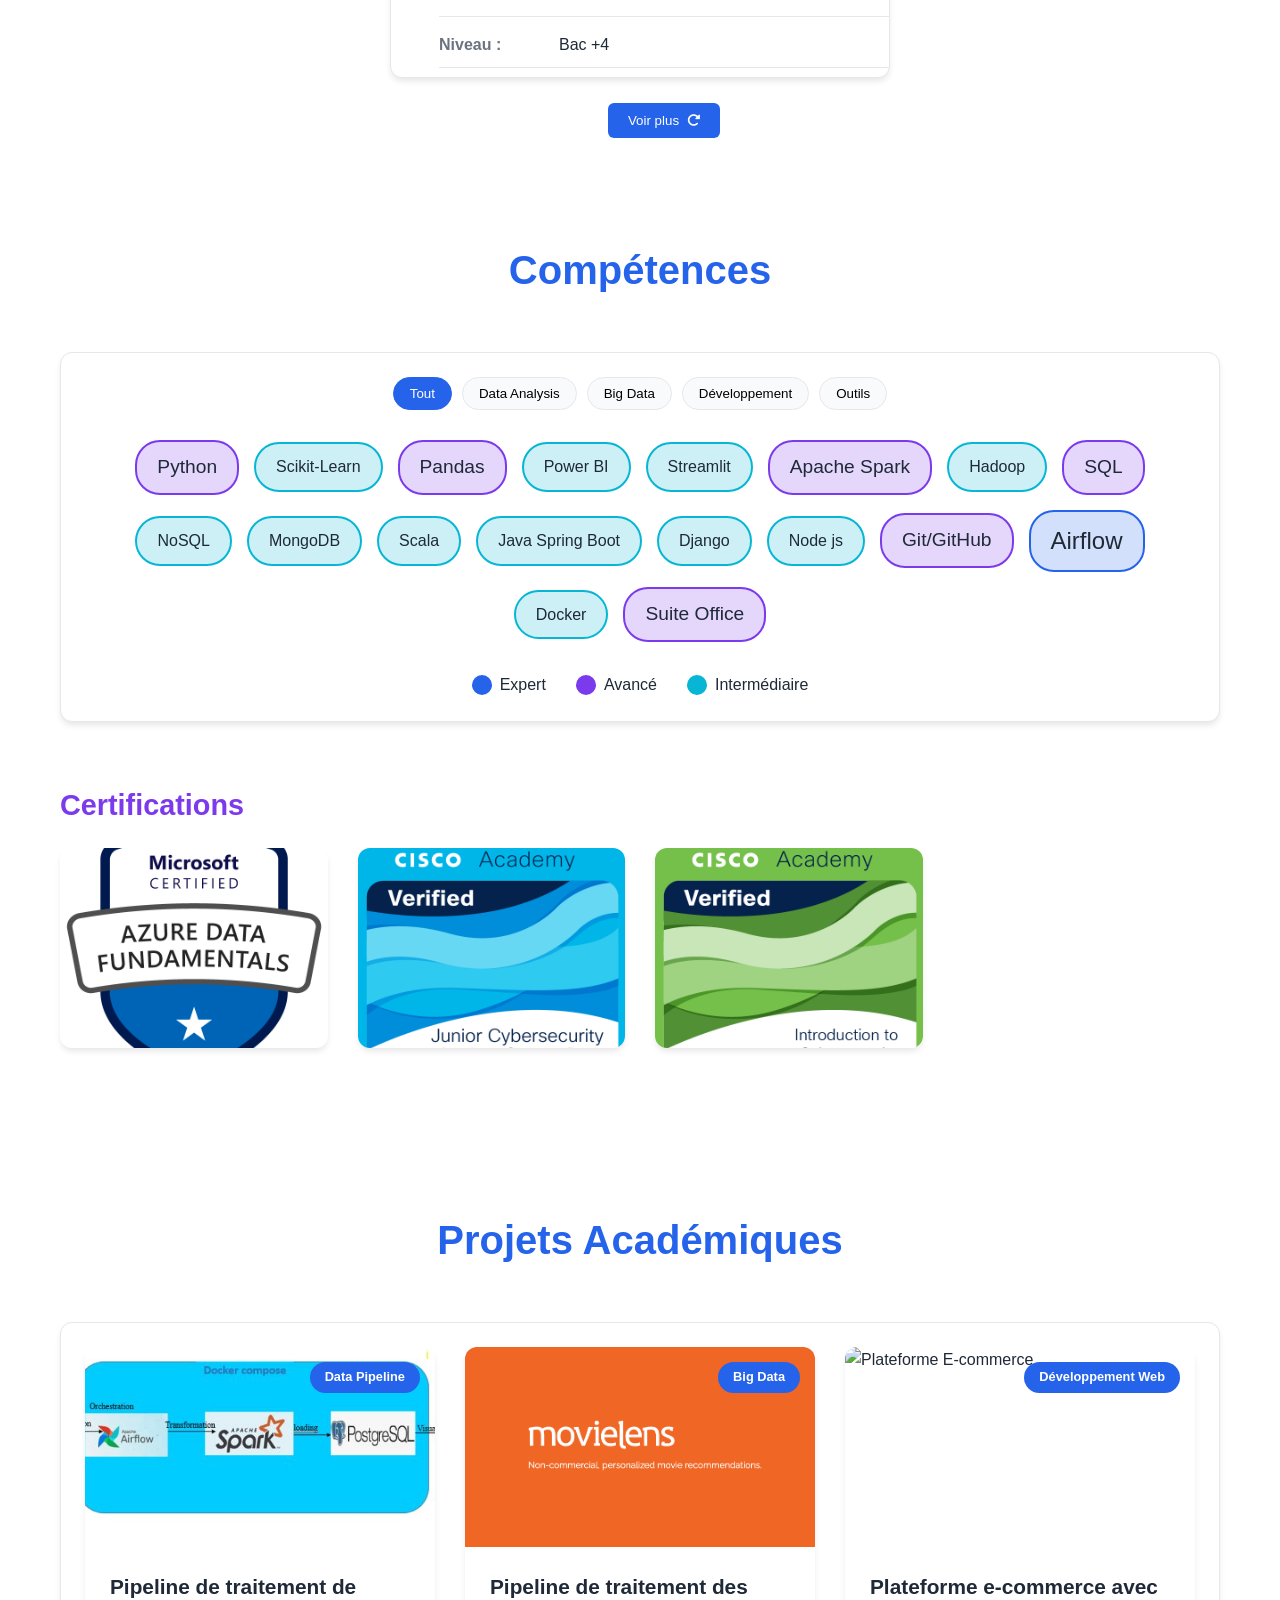
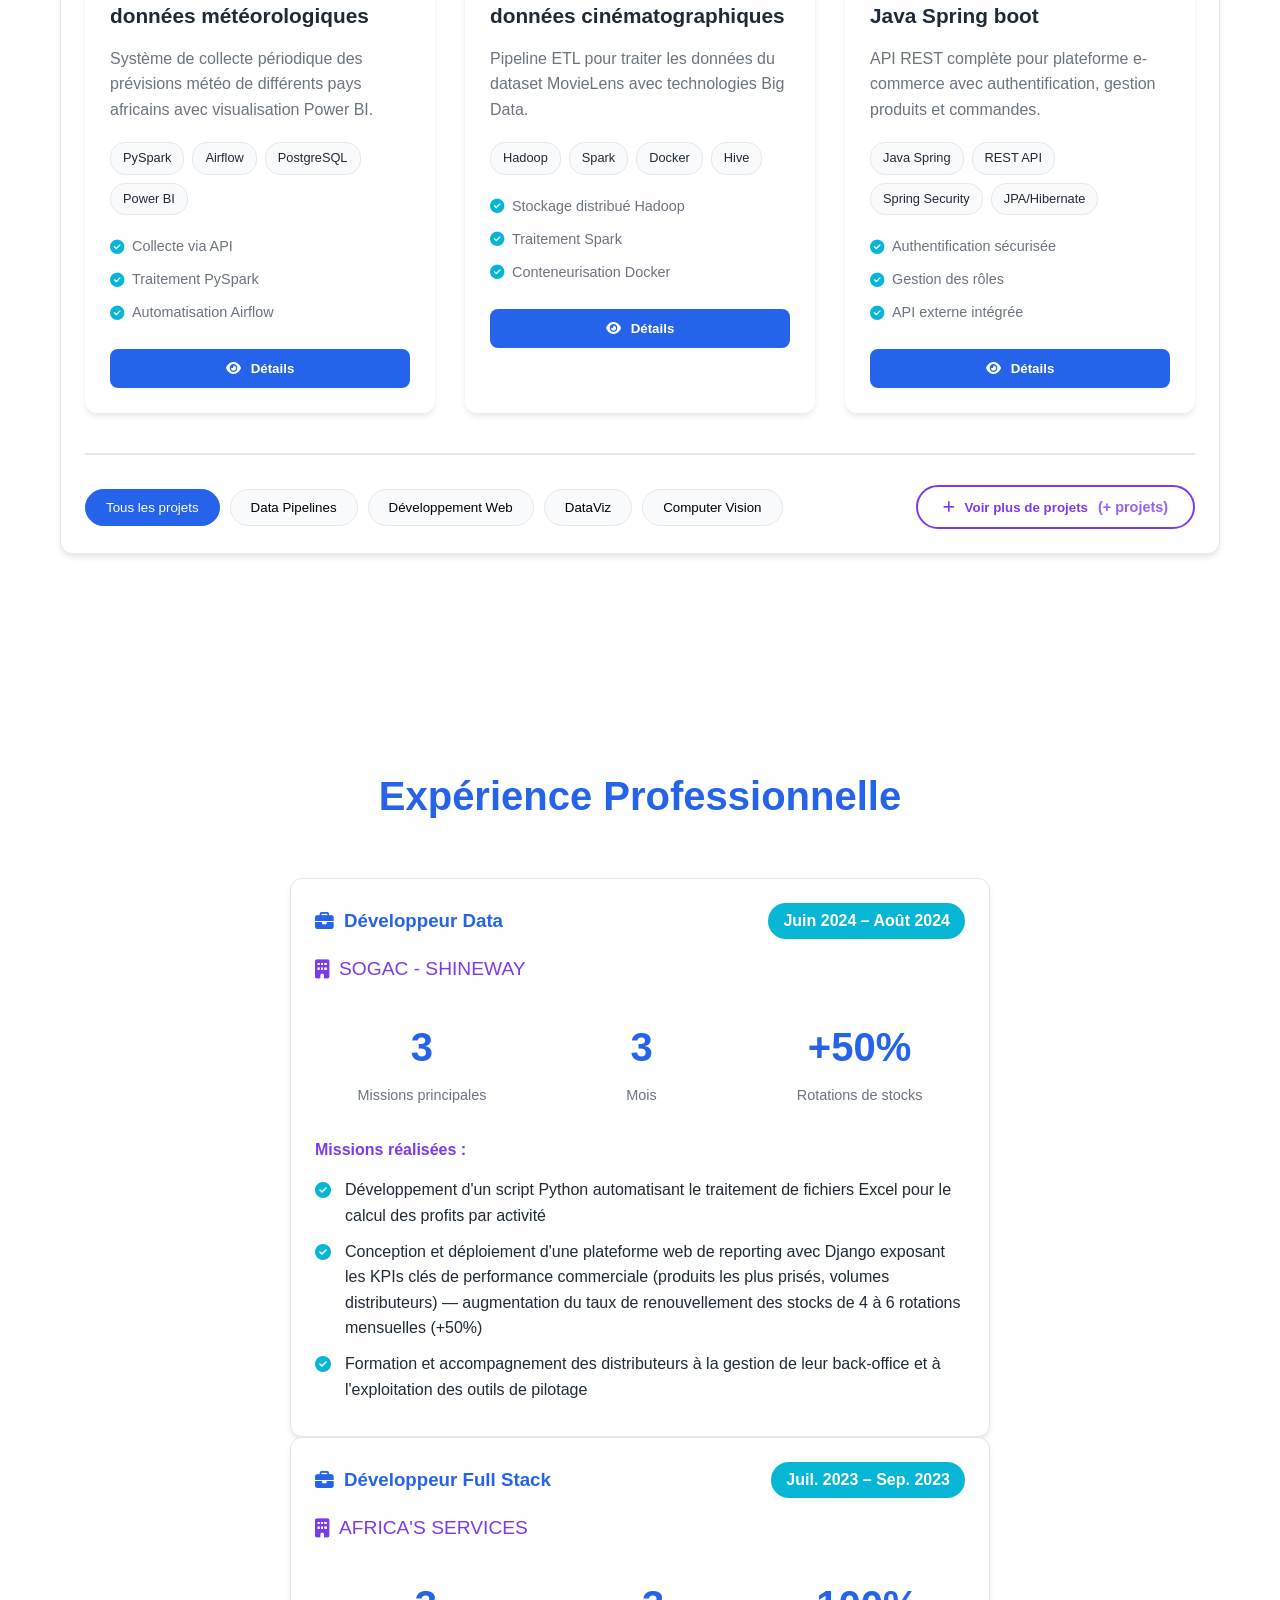
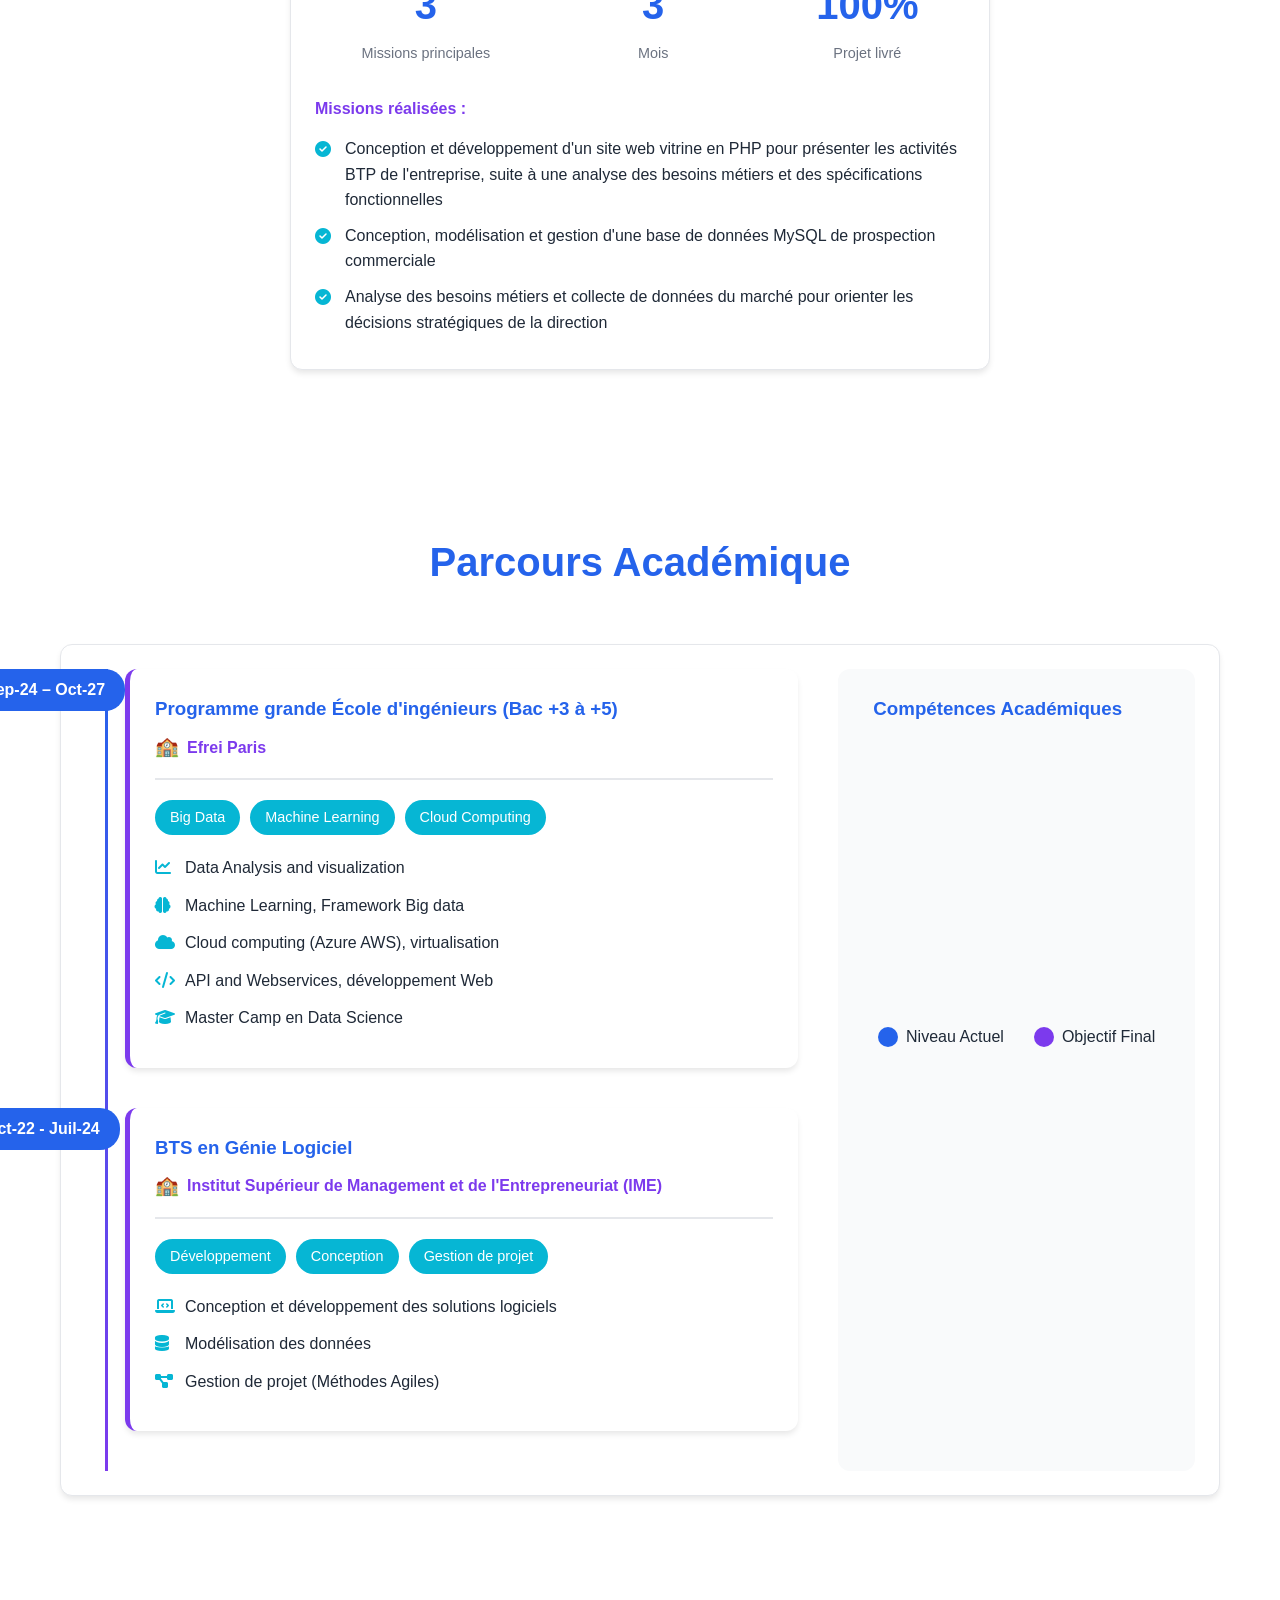
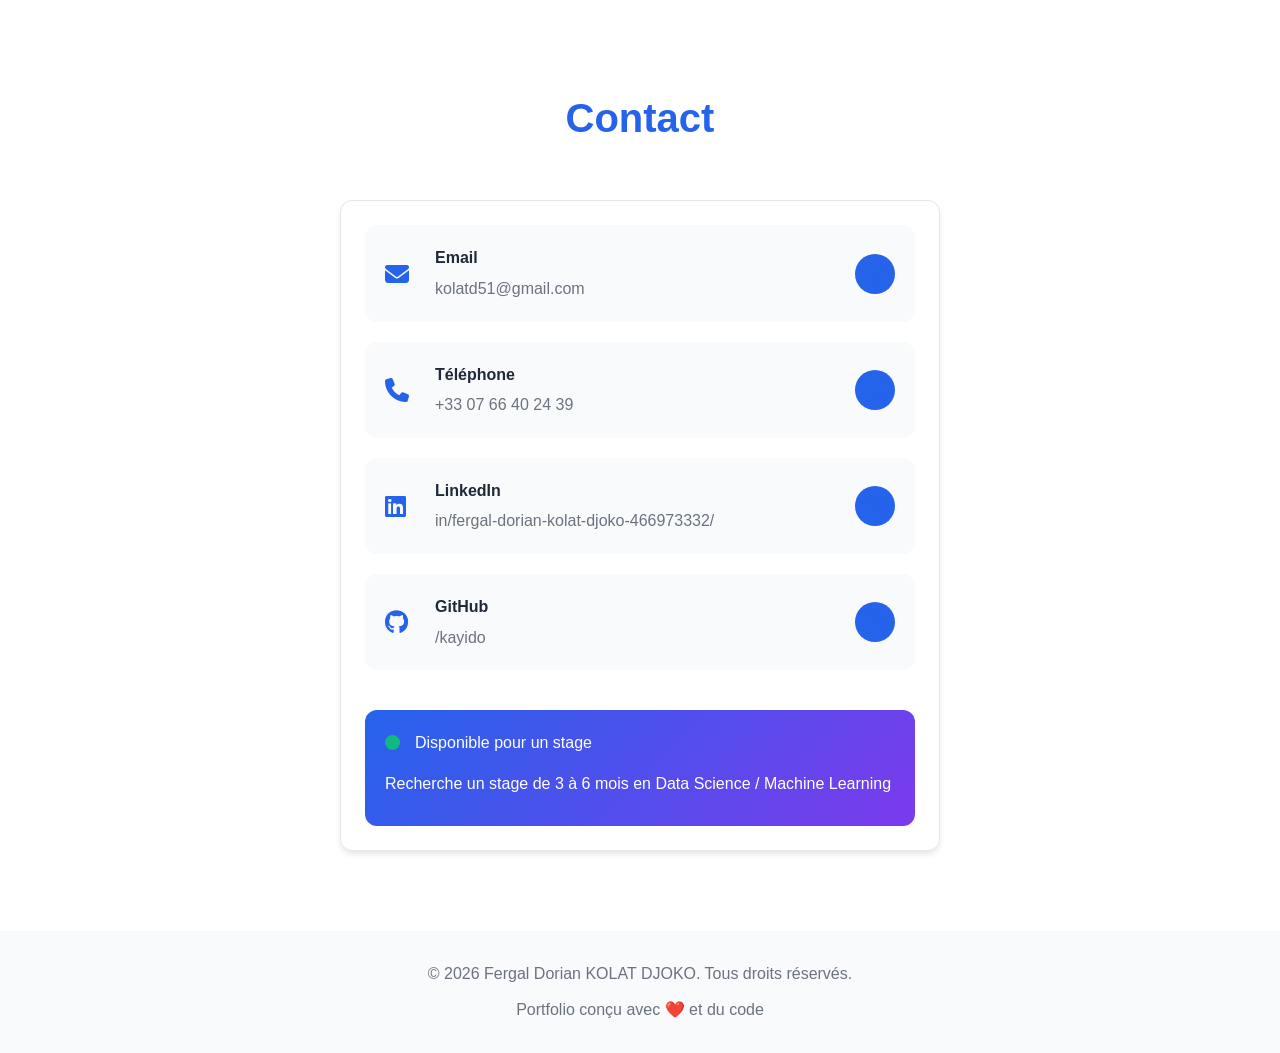
==== commit b671d81b: "v6" ====
--- a/index.html
+++ b/index.html
@@ -204,6 +204,14 @@
             <div class="certifications-grid">
                 <h3 class="subsection-title">Certifications</h3>
                 <div class="certifications-container">
+                     <div class="certification-item">
+                        <div class="certification-image">
+                            <img src="assets/certifs/microsoft-certified-azure-data-fundamentals.png" alt="Certification 3">
+                        </div>
+                        <div class="certification-overlay">
+                            <p>Microsoft Certified: Azure Data Fundamentals (DP-900)</p>
+                        </div>
+                    </div>
                     <div class="certification-item">
                         <div class="certification-image">
                             <!-- Insérez vos images de certifications ici -->
@@ -396,7 +404,7 @@
                         <div class="project-content">
                             <h3>Plateforme de Visualisation des Données concernant l'évolution du prix des carburants en france</h3>
                             <p class="project-description">
-                                Plateforme de visualisation des données de prix des carburants en France pour analyser les tendances et variations géographiques.
+                                Plateforme de visualisation des données de prix des carburants en France pour analyser les tendances et variations géographiques. (Demo disponible)
                             </p>
                             <div class="project-tech">
                                 <span class="tech-tag">Streamlit</span>
@@ -414,6 +422,33 @@
                                 <span><i class="fas fa-check-circle"></i> Exportation de rapports</span>
                             </div>
                             <button class="project-details-btn" data-project="carburants">
+                                <i class="fas fa-eye"></i> Détails
+                            </button>
+                        </div>
+                    </div>
+                    
+
+                    <div class="project-card hidden" data-category="DataViz">
+                        <div class="project-image">
+                            <img src="assets/projects/Microsoft-Power-BI-Logo.png" alt="">
+                            <div class="project-overlay">
+                                <span class="project-category">DataViz</span>
+                            </div>
+                        </div>
+                        <div class="project-content">
+                            <h3>Power BI Gallery</h3>
+                            <p class="project-description">
+                                Tout les rapports que j'ai eu à réalisés sur POWER BI dans mon cadre d'apprentissage. (Demo disponible)
+                            </p>
+                            <div class="project-tech">
+                                <span class="tech-tag">Power BI</span>
+                                <span class="tech-tag">DAX</span>
+                            </div>
+                            <div class="project-features">
+                                <span><i class="fas fa-check-circle"></i> Rapport des données pharmaceutiques en Allemagne et en Pologne</span>
+                                <span><i class="fas fa-check-circle"></i> Rapport des données clients d'une banque et leur légitimité à un accord de crédit </span>
+                            </div>
+                            <button class="project-details-btn" data-project="powerBI_gallery">
                                 <i class="fas fa-eye"></i> Détails
                             </button>
                         </div>
@@ -474,21 +509,21 @@
                 </div>
             </div>
         </div>
-                </div>
-
-    <!-- Section Expérience -->
+    </div>
+
+    <!-- Section Expérience --><!-- Section Expérience -->
     <section id="experience" class="section experience">
         <div class="container">
             <h2 class="section-title">Expérience Professionnelle</h2>
-            
-            <!-- Widget innovant 6: Carte expérience avec métriques -->
+
+            <!-- SOGAC - SHINEWAY -->
             <div class="widget experience-card">
                 <div class="experience-header">
-                    <h3><i class="fas fa-briefcase"></i> Développeur Web Stagiaire</h3>
-                    <div class="experience-period">Jul-23 – Sep-23</div>
+                    <h3><i class="fas fa-briefcase"></i> Développeur Data</h3>
+                    <div class="experience-period">Juin 2024 – Août 2024</div>
                 </div>
                 <div class="experience-company">
-                    <i class="fas fa-building"></i> AFRICA'S SERVICES
+                    <i class="fas fa-building"></i> SOGAC - SHINEWAY
                 </div>
                 <div class="experience-metrics">
                     <div class="metric">
@@ -500,22 +535,55 @@
                         <div class="metric-label">Mois</div>
                     </div>
                     <div class="metric">
-                        <div class="metric-value">100%</div>
-                        <div class="metric-label">Projet livré</div>
+                        <div class="metric-value">+50%</div>
+                        <div class="metric-label">Rotations de stocks</div>
                     </div>
                 </div>
                 <div class="experience-tasks">
                     <h4>Missions réalisées :</h4>
                     <ul>
-                        <li><i class="fas fa-check-circle"></i> Conception des supports marketing visuels avec Photoshop</li>
-                        <li><i class="fas fa-check-circle"></i> Analyse des besoins métiers pour création de site web</li>
-                        <li><i class="fas fa-check-circle"></i> Réalisation d'études de marché et analyse concurrentielle</li>
+                        <li><i class="fas fa-check-circle"></i> Développement d'un script Python automatisant le traitement de fichiers Excel pour le calcul des profits par activité</li>
+                        <li><i class="fas fa-check-circle"></i> Conception et déploiement d'une plateforme web de reporting avec Django exposant les KPIs clés de performance commerciale (produits les plus prisés, volumes distributeurs) — augmentation du taux de renouvellement des stocks de 4 à 6 rotations mensuelles (+50%)</li>
+                        <li><i class="fas fa-check-circle"></i> Formation et accompagnement des distributeurs à la gestion de leur back-office et à l'exploitation des outils de pilotage</li>
                     </ul>
                 </div>
             </div>
+
+            <!-- AFRICA'S SERVICES -->
+            <div class="widget experience-card">
+                <div class="experience-header">
+                    <h3><i class="fas fa-briefcase"></i> Développeur Full Stack</h3>
+                    <div class="experience-period">Juil. 2023 – Sep. 2023</div>
+                </div>
+                <div class="experience-company">
+                    <i class="fas fa-building"></i> AFRICA'S SERVICES
+                </div>
+                <div class="experience-metrics">
+                    <div class="metric">
+                        <div class="metric-value">3</div>
+                        <div class="metric-label">Missions principales</div>
+                    </div>
+                    <div class="metric">
+                        <div class="metric-value">3</div>
+                        <div class="metric-label">Mois</div>
+                    </div>
+                    <div class="metric">
+                        <div class="metric-value">100%</div>
+                        <div class="metric-label">Projet livré</div>
+                    </div>
+                </div>
+                <div class="experience-tasks">
+                    <h4>Missions réalisées :</h4>
+                    <ul>
+                        <li><i class="fas fa-check-circle"></i> Conception et développement d'un site web vitrine en PHP pour présenter les activités BTP de l'entreprise, suite à une analyse des besoins métiers et des spécifications fonctionnelles</li>
+                        <li><i class="fas fa-check-circle"></i> Conception, modélisation et gestion d'une base de données MySQL de prospection commerciale</li>
+                        <li><i class="fas fa-check-circle"></i> Analyse des besoins métiers et collecte de données du marché pour orienter les décisions stratégiques de la direction</li>
+                    </ul>
+                </div>
+            </div>
+
         </div>
     </section>
-
         <!-- Section Parcours Académique -->
     <section id="parcours" class="section academic">
         <div class="container">
